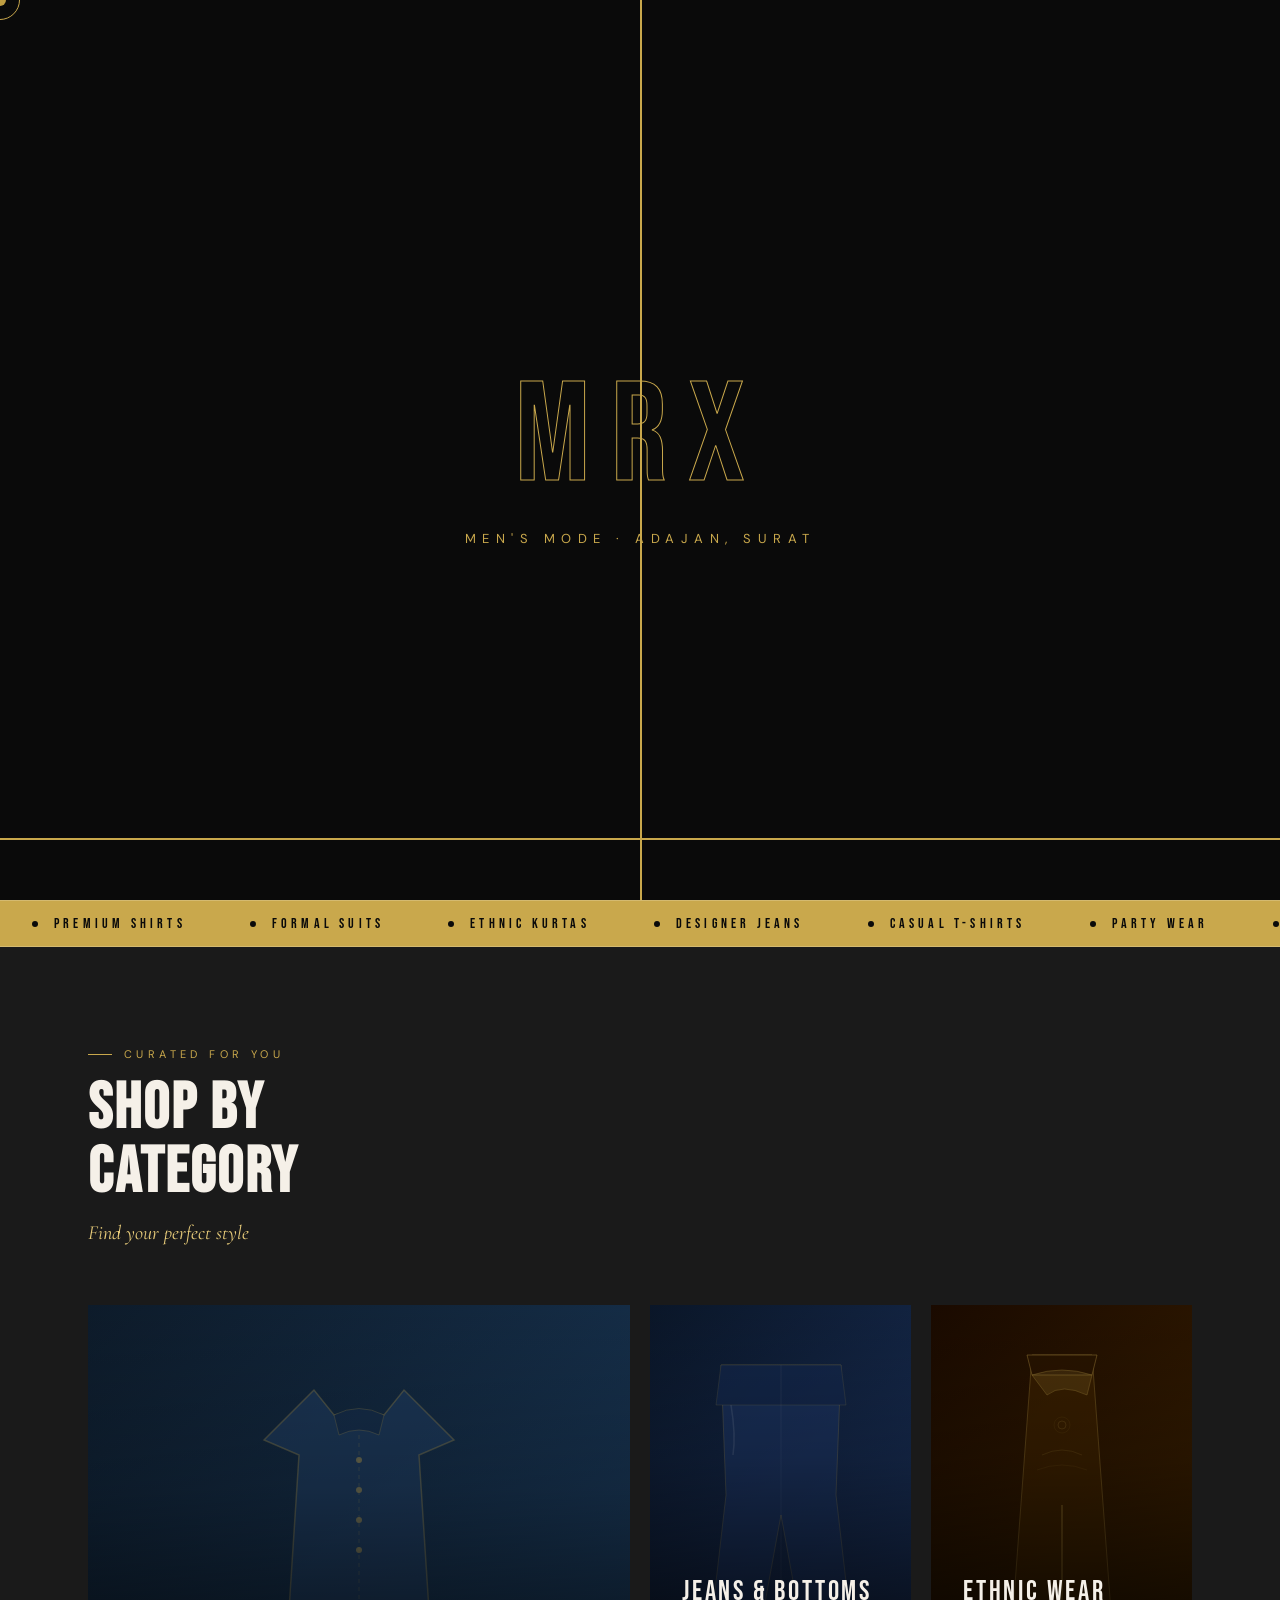
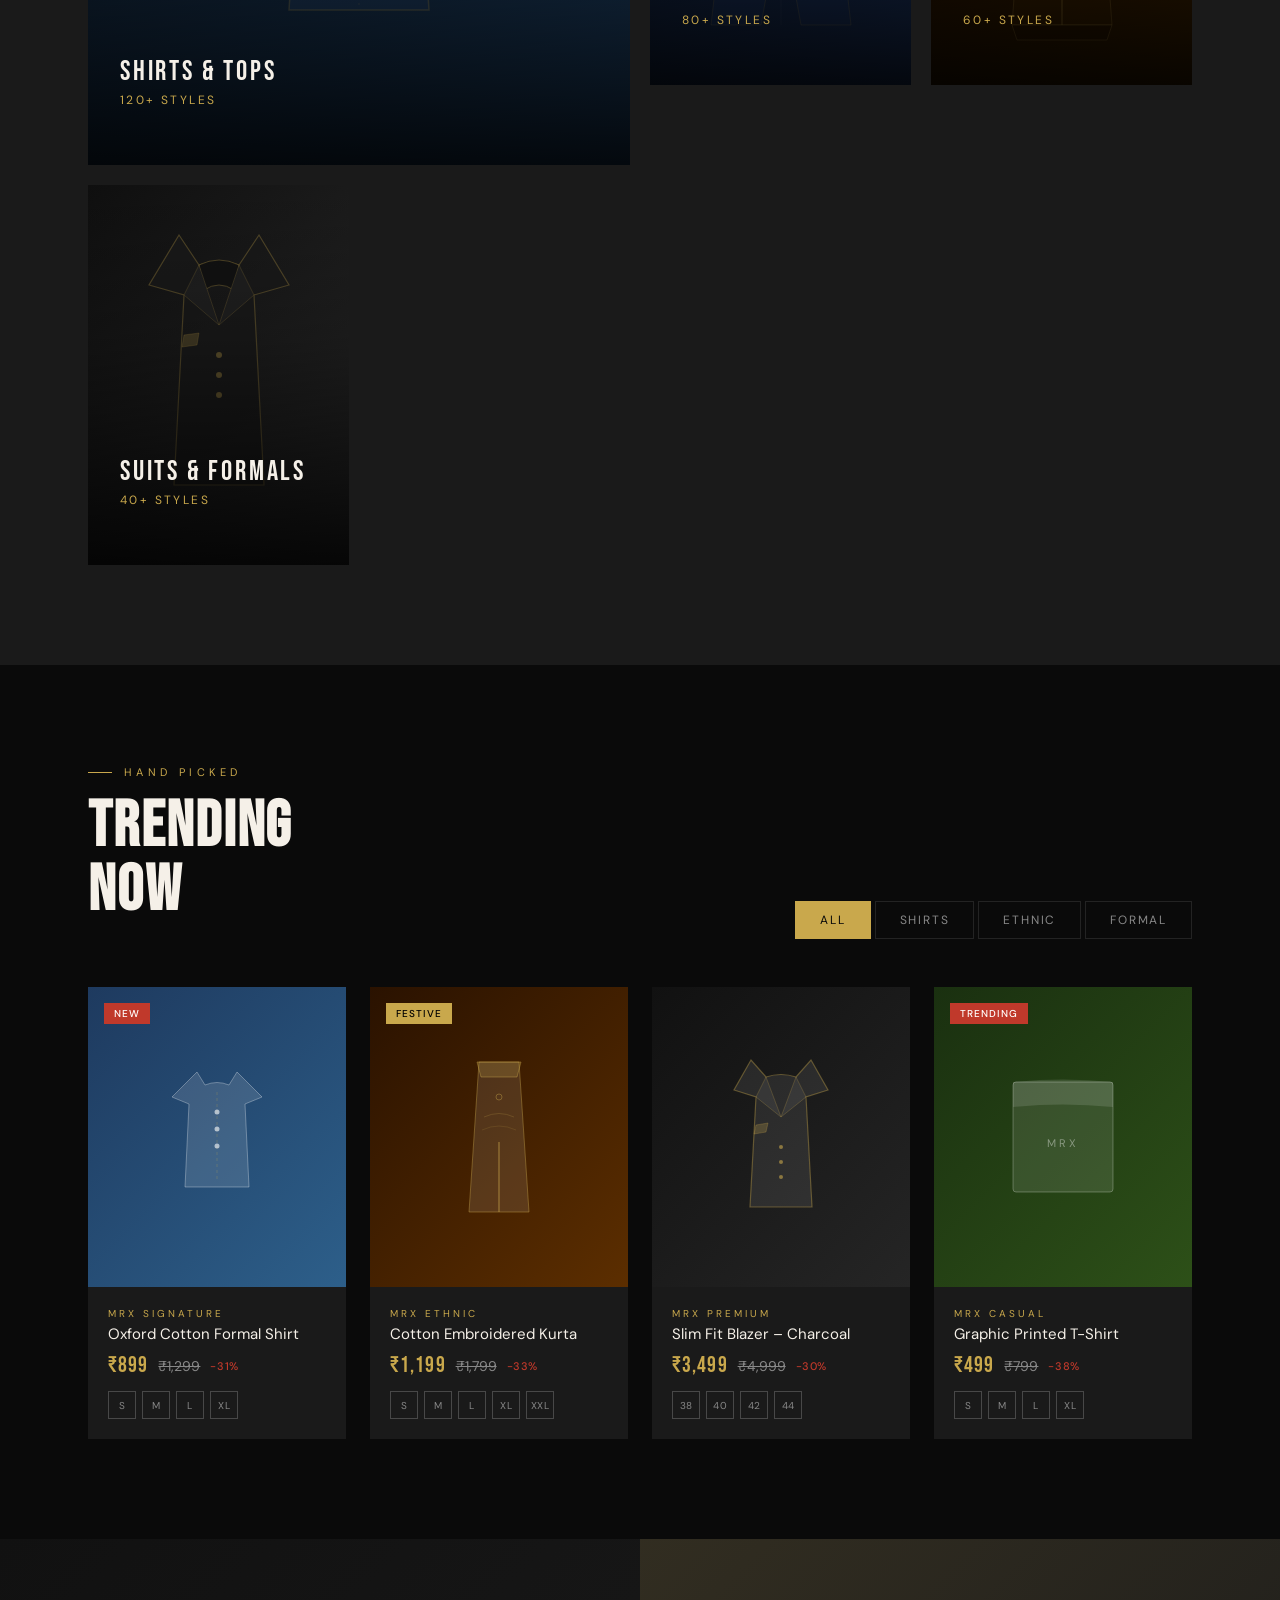
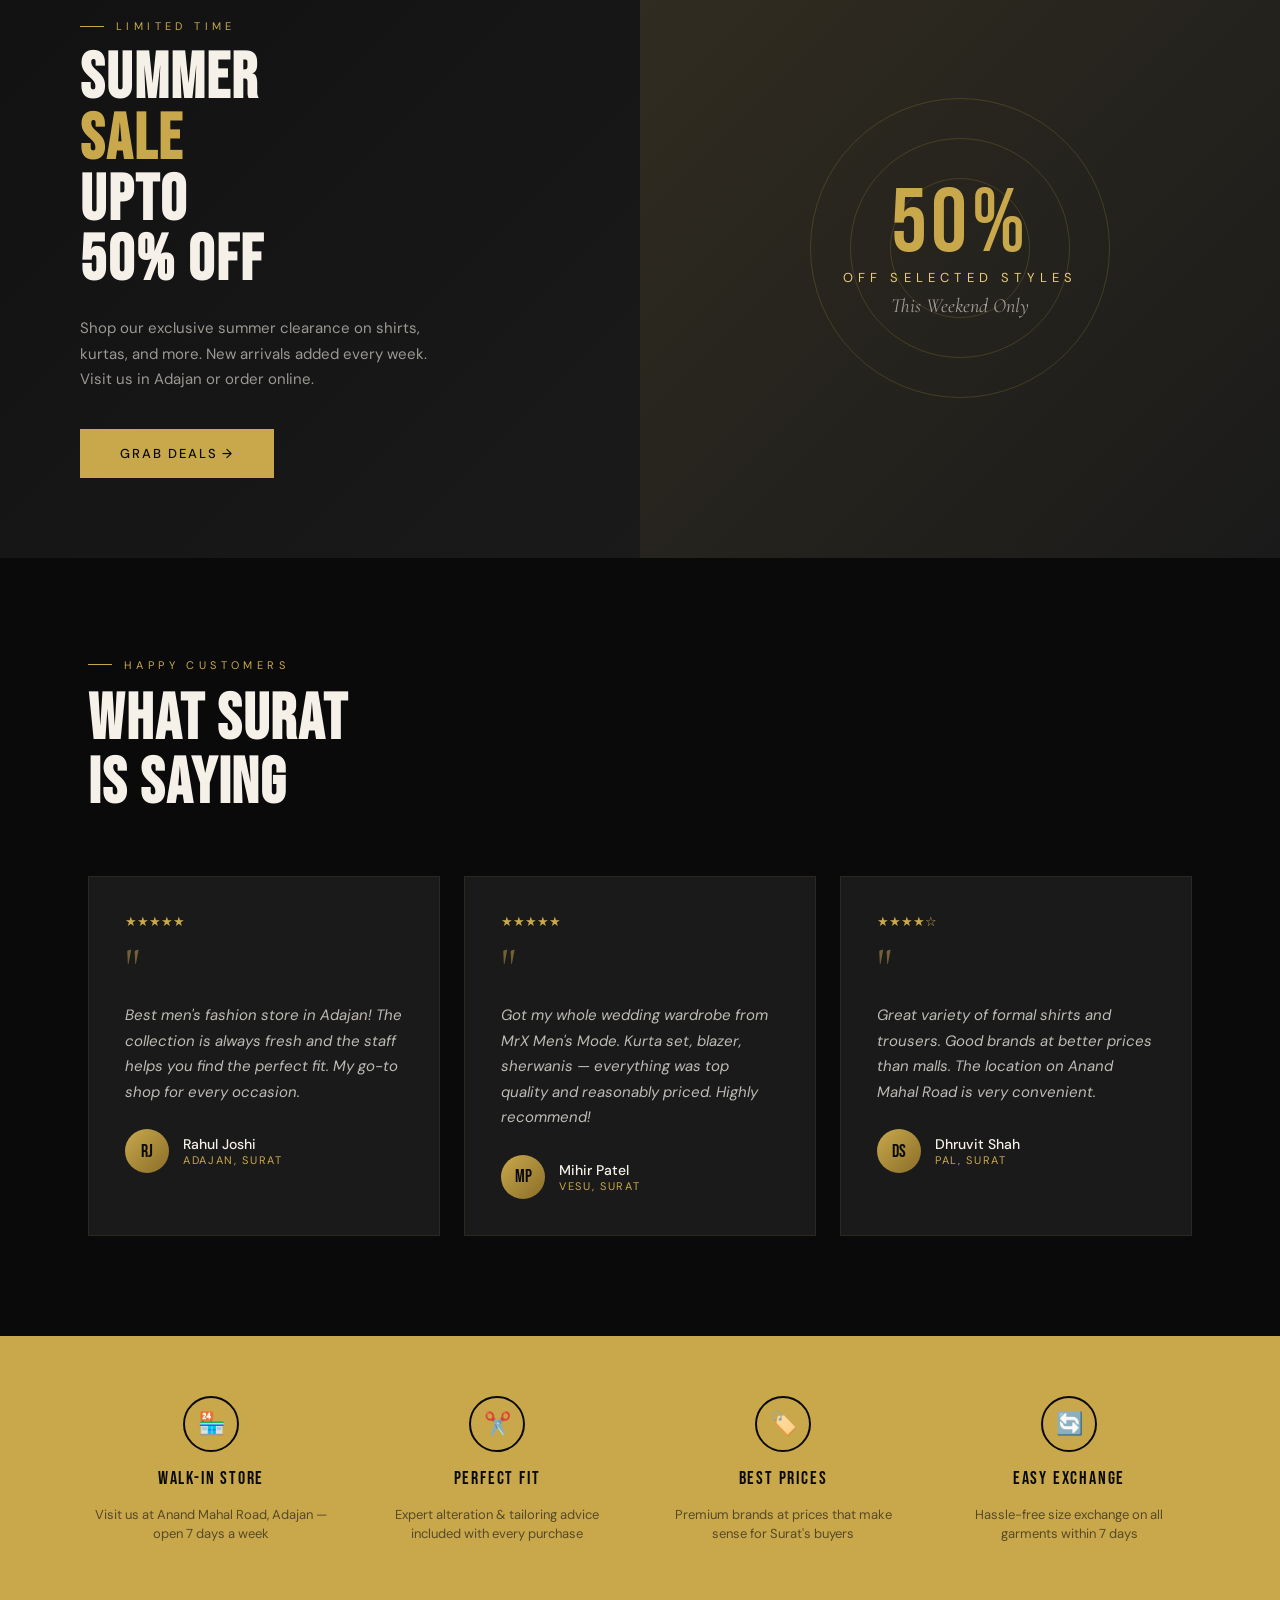
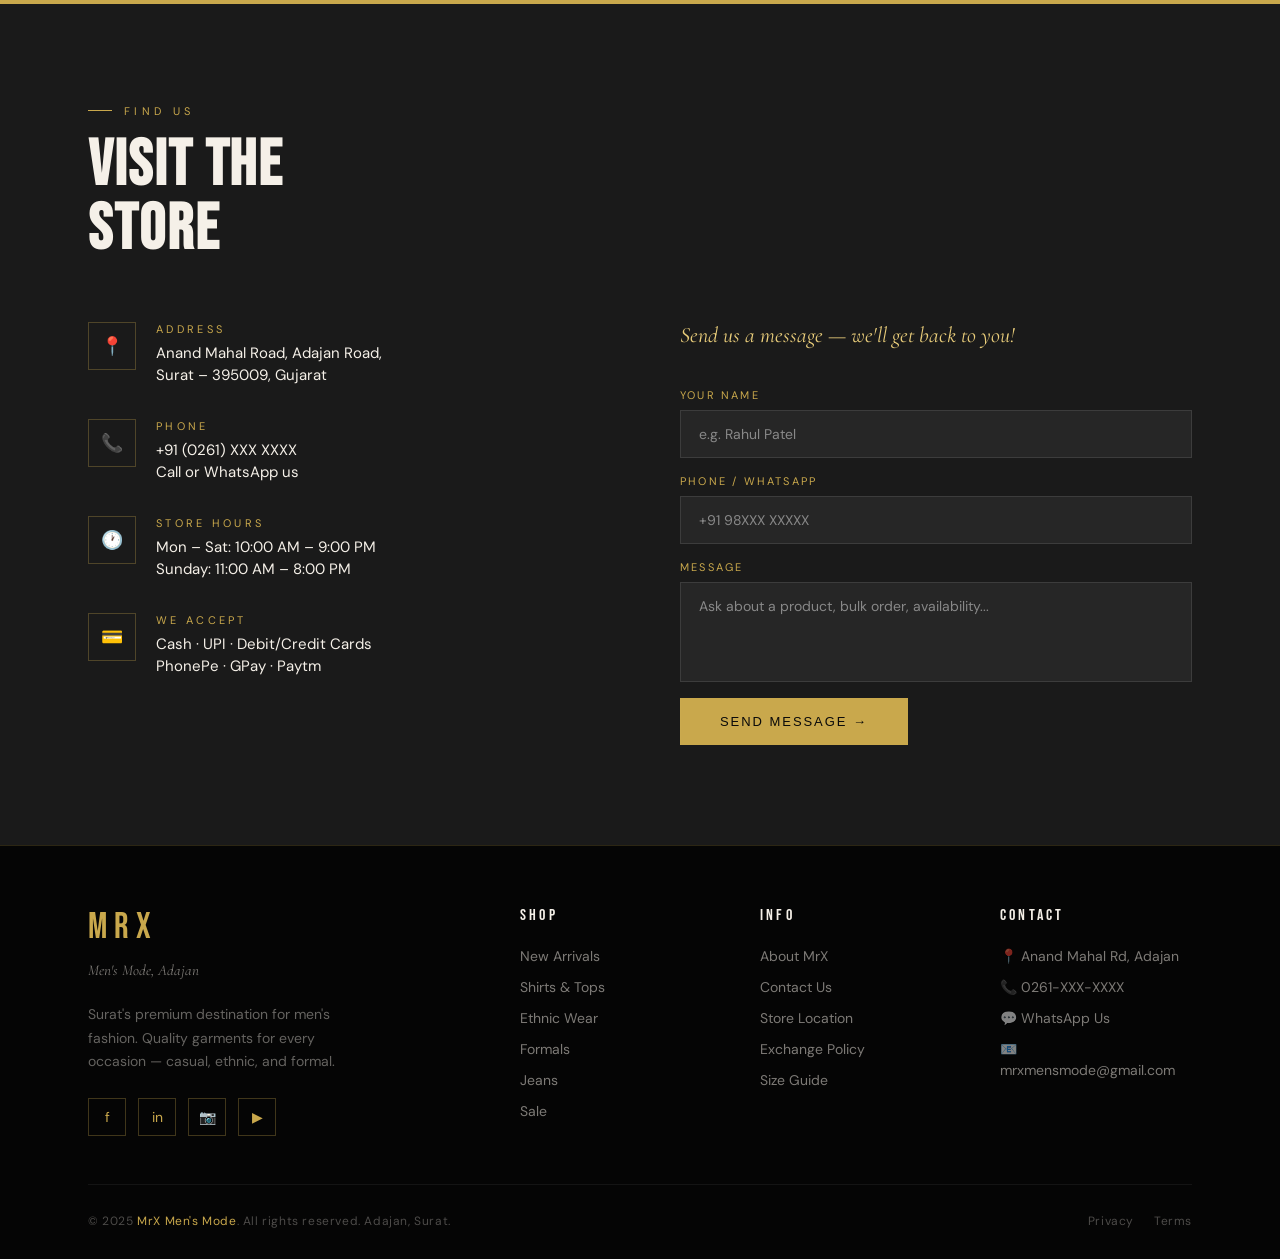
==== index.html @ c019ba32 "name changed to index.html" ====
<!DOCTYPE html>
<html lang="en">
<head>
<meta charset="UTF-8">
<meta name="viewport" content="width=device-width, initial-scale=1.0">
<title>MrX Men's Mode – Adajan, Surat</title>
<link rel="preconnect" href="https://fonts.googleapis.com">
<link rel="preconnect" href="https://fonts.gstatic.com" crossorigin>
<link href="https://fonts.googleapis.com/css2?family=Playfair+Display:wght@400;700;900&family=Bebas+Neue&family=DM+Sans:wght@300;400;500&family=Cormorant+Garamond:ital,wght@0,300;0,600;1,300&display=swap" rel="stylesheet">
<style>
  :root {
    --black: #0a0a0a;
    --white: #f5f0e8;
    --gold: #c9a84c;
    --gold-light: #e8cc7a;
    --red: #c0392b;
    --charcoal: #1a1a1a;
    --grey: #888;
    --cream: #f5f0e8;
  }

  *, *::before, *::after { margin: 0; padding: 0; box-sizing: border-box; }

  html { scroll-behavior: smooth; }

  body {
    background: var(--black);
    color: var(--white);
    font-family: 'DM Sans', sans-serif;
    overflow-x: hidden;
    cursor: none;
  }

  /* Custom cursor */
  .cursor {
    width: 12px; height: 12px;
    background: var(--gold);
    border-radius: 50%;
    position: fixed; top: 0; left: 0;
    pointer-events: none;
    z-index: 9999;
    transform: translate(-50%, -50%);
    transition: transform 0.1s, width 0.3s, height 0.3s, background 0.3s;
    mix-blend-mode: difference;
  }
  .cursor-ring {
    width: 40px; height: 40px;
    border: 1.5px solid var(--gold);
    border-radius: 50%;
    position: fixed; top: 0; left: 0;
    pointer-events: none;
    z-index: 9998;
    transform: translate(-50%, -50%);
    transition: transform 0.15s ease-out, width 0.3s, height 0.3s;
  }
  body:hover .cursor-ring { opacity: 1; }

  /* ============ LOADER ============ */
  #loader {
    position: fixed; inset: 0;
    background: var(--black);
    z-index: 9000;
    display: flex;
    flex-direction: column;
    align-items: center;
    justify-content: center;
    overflow: hidden;
  }
  .loader-line {
    position: absolute;
    width: 2px;
    background: var(--gold);
    animation: loaderLine 1.8s cubic-bezier(.77,0,.18,1) forwards;
    transform-origin: top;
  }
  @keyframes loaderLine {
    0% { height: 0; top: 50%; }
    50% { height: 50%; top: 0%; }
    100% { height: 100%; top: 0%; }
  }
  .loader-brand {
    font-family: 'Bebas Neue', sans-serif;
    font-size: clamp(60px, 12vw, 140px);
    letter-spacing: 0.15em;
    color: transparent;
    -webkit-text-stroke: 1px var(--gold);
    opacity: 0;
    animation: brandReveal 0.8s 1s ease forwards;
    position: relative; z-index: 2;
  }
  .loader-sub {
    font-family: 'DM Sans', sans-serif;
    font-size: 13px;
    letter-spacing: 0.5em;
    text-transform: uppercase;
    color: var(--gold);
    opacity: 0;
    animation: brandReveal 0.8s 1.4s ease forwards;
    margin-top: 8px;
    position: relative; z-index: 2;
  }
  .loader-progress {
    position: absolute;
    bottom: 60px;
    left: 0;
    height: 2px;
    background: var(--gold);
    animation: progress 2s ease forwards;
  }
  @keyframes progress { from { width: 0 } to { width: 100% } }
  @keyframes brandReveal {
    from { opacity: 0; transform: translateY(20px); }
    to { opacity: 1; transform: translateY(0); }
  }
  .loader-curtain {
    position: absolute;
    inset: 0;
    background: var(--black);
    transform-origin: top;
    transform: scaleY(1);
  }
  .loader-curtain.animate-out {
    animation: curtainOut 0.9s 2.5s cubic-bezier(.77,0,.18,1) forwards;
  }
  @keyframes curtainOut {
    to { transform: scaleY(0); }
  }

  /* ============ NAV ============ */
  nav {
    position: fixed; top: 0; left: 0; right: 0;
    z-index: 1000;
    padding: 24px 48px;
    display: flex;
    align-items: center;
    justify-content: space-between;
    mix-blend-mode: normal;
    opacity: 0;
    animation: fadeDown 0.8s 3s ease forwards;
  }
  @keyframes fadeDown {
    from { opacity: 0; transform: translateY(-20px); }
    to { opacity: 1; transform: translateY(0); }
  }
  .nav-blur {
    position: absolute; inset: 0;
    background: rgba(10,10,10,0.7);
    backdrop-filter: blur(12px);
    -webkit-backdrop-filter: blur(12px);
    border-bottom: 1px solid rgba(201,168,76,0.15);
    z-index: -1;
  }
  .nav-logo {
    font-family: 'Bebas Neue', sans-serif;
    font-size: 28px;
    letter-spacing: 0.2em;
    color: var(--gold);
    text-decoration: none;
  }
  .nav-logo span { color: var(--white); }
  .nav-links {
    display: flex; gap: 36px; list-style: none;
  }
  .nav-links a {
    color: var(--white);
    text-decoration: none;
    font-size: 13px;
    letter-spacing: 0.15em;
    text-transform: uppercase;
    position: relative;
    transition: color 0.3s;
  }
  .nav-links a::after {
    content: '';
    position: absolute;
    left: 0; bottom: -4px;
    width: 0; height: 1px;
    background: var(--gold);
    transition: width 0.3s;
  }
  .nav-links a:hover { color: var(--gold); }
  .nav-links a:hover::after { width: 100%; }
  .nav-actions { display: flex; gap: 20px; align-items: center; }
  .nav-cart {
    background: var(--gold);
    color: var(--black);
    border: none;
    padding: 10px 24px;
    font-family: 'DM Sans', sans-serif;
    font-size: 13px;
    font-weight: 500;
    letter-spacing: 0.1em;
    text-transform: uppercase;
    cursor: none;
    transition: background 0.3s, transform 0.2s;
  }
  .nav-cart:hover { background: var(--gold-light); transform: scale(1.02); }

  /* ============ HERO ============ */
  #hero {
    height: 100vh;
    display: grid;
    grid-template-columns: 1fr 1fr;
    position: relative;
    overflow: hidden;
    opacity: 0;
    animation: fadeIn 1s 3.1s ease forwards;
  }
  @keyframes fadeIn { to { opacity: 1; } }

  .hero-left {
    display: flex;
    flex-direction: column;
    justify-content: center;
    padding: 120px 80px 80px;
    position: relative; z-index: 2;
  }
  .hero-tag {
    font-size: 11px;
    letter-spacing: 0.4em;
    text-transform: uppercase;
    color: var(--gold);
    margin-bottom: 24px;
    display: flex; align-items: center; gap: 12px;
  }
  .hero-tag::before {
    content: '';
    display: inline-block;
    width: 30px; height: 1px;
    background: var(--gold);
  }
  .hero-title {
    font-family: 'Bebas Neue', sans-serif;
    font-size: clamp(70px, 8vw, 120px);
    line-height: 0.9;
    letter-spacing: 0.03em;
    color: var(--white);
    margin-bottom: 12px;
  }
  .hero-title .gold { color: var(--gold); }
  .hero-italic {
    font-family: 'Cormorant Garamond', serif;
    font-size: clamp(28px, 3.5vw, 52px);
    font-style: italic;
    font-weight: 300;
    color: var(--gold-light);
    margin-bottom: 36px;
  }
  .hero-desc {
    font-size: 15px;
    line-height: 1.7;
    color: rgba(245,240,232,0.65);
    max-width: 380px;
    margin-bottom: 48px;
  }
  .hero-ctas { display: flex; gap: 16px; align-items: center; }
  .btn-primary {
    background: var(--gold);
    color: var(--black);
    padding: 16px 40px;
    font-size: 13px;
    font-weight: 500;
    letter-spacing: 0.15em;
    text-transform: uppercase;
    text-decoration: none;
    border: none;
    cursor: none;
    transition: all 0.3s;
    display: inline-block;
    position: relative;
    overflow: hidden;
  }
  .btn-primary::before {
    content: '';
    position: absolute;
    inset: 0;
    background: var(--gold-light);
    transform: translateX(-100%);
    transition: transform 0.3s;
  }
  .btn-primary:hover::before { transform: translateX(0); }
  .btn-primary span { position: relative; z-index: 1; }
  .btn-secondary {
    color: var(--white);
    font-size: 13px;
    letter-spacing: 0.1em;
    text-transform: uppercase;
    text-decoration: none;
    display: flex; align-items: center; gap: 8px;
    transition: color 0.3s;
    cursor: none;
  }
  .btn-secondary:hover { color: var(--gold); }
  .btn-secondary svg { transition: transform 0.3s; }
  .btn-secondary:hover svg { transform: translateX(4px); }

  .hero-right {
    position: relative;
    overflow: hidden;
  }
  .hero-img-container {
    position: absolute; inset: 0;
    background: linear-gradient(135deg, #1a1a1a 0%, #0d0d0d 100%);
    display: flex; align-items: center; justify-content: center;
    overflow: hidden;
  }
  .hero-mannequin {
    width: 100%;
    height: 100%;
    object-fit: cover;
    opacity: 0;
    animation: heroImgReveal 1s 3.4s ease forwards;
  }
  @keyframes heroImgReveal {
    to { opacity: 1; }
  }
  /* Fashion illustration as CSS art */
  .fashion-art {
    width: 280px;
    height: 480px;
    position: relative;
    animation: floatArt 4s ease-in-out infinite;
  }
  @keyframes floatArt {
    0%, 100% { transform: translateY(0); }
    50% { transform: translateY(-12px); }
  }
  .fashion-figure {
    position: absolute; inset: 0;
    background:
      linear-gradient(to bottom, #2a2a2a 0%, #1a1a1a 100%);
    clip-path: polygon(30% 0%, 70% 0%, 85% 8%, 90% 20%, 85% 50%, 90% 100%, 10% 100%, 15% 50%, 10% 20%, 15% 8%);
  }
  .hero-overlay {
    position: absolute;
    inset: 0;
    background: linear-gradient(to right, var(--black) 0%, transparent 30%);
  }

  /* Animated clothing showcase */
  .clothing-showcase {
    width: 100%;
    height: 100%;
    display: flex;
    align-items: center;
    justify-content: center;
    position: relative;
  }
  .cloth-card {
    width: 200px;
    height: 280px;
    border-radius: 4px;
    position: absolute;
    overflow: hidden;
    box-shadow: 0 20px 60px rgba(0,0,0,0.5);
    animation: clothFloat 3s ease-in-out infinite;
  }
  .cloth-card:nth-child(2) {
    transform: translateX(80px) translateY(30px) rotate(5deg);
    animation-delay: 0.5s;
    opacity: 0.7;
  }
  .cloth-card:nth-child(3) {
    transform: translateX(-80px) translateY(20px) rotate(-4deg);
    animation-delay: 1s;
    opacity: 0.6;
  }
  @keyframes clothFloat {
    0%, 100% { transform: translateY(0) rotate(0deg); }
    50% { transform: translateY(-10px) rotate(1deg); }
  }
  .cloth-card:nth-child(2) {
    animation: clothFloat2 3s 0.5s ease-in-out infinite;
  }
  .cloth-card:nth-child(3) {
    animation: clothFloat3 3s 1s ease-in-out infinite;
  }
  @keyframes clothFloat2 {
    0%, 100% { transform: translateX(80px) translateY(30px) rotate(5deg); }
    50% { transform: translateX(80px) translateY(20px) rotate(5deg); }
  }
  @keyframes clothFloat3 {
    0%, 100% { transform: translateX(-80px) translateY(20px) rotate(-4deg); }
    50% { transform: translateX(-80px) translateY(10px) rotate(-4deg); }
  }

  .shirt-graphic {
    width: 100%;
    height: 100%;
    display: flex; align-items: center; justify-content: center;
    font-family: 'Bebas Neue', sans-serif;
    font-size: 18px;
    letter-spacing: 0.2em;
    color: rgba(255,255,255,0.9);
    text-align: center;
    flex-direction: column;
    gap: 8px;
  }
  .shirt-1 { background: linear-gradient(135deg, #1e3a5f, #2d5f8a); }
  .shirt-2 { background: linear-gradient(135deg, #2d1b0e, #6b3a1f); }
  .shirt-3 { background: linear-gradient(135deg, #1a1a1a, #333); }
  .shirt-tag {
    font-family: 'DM Sans', sans-serif;
    font-size: 11px;
    letter-spacing: 0.15em;
    color: var(--gold);
    display: block;
  }

  .hero-badge {
    position: absolute;
    bottom: 60px; right: 60px;
    width: 100px; height: 100px;
    border: 1px solid var(--gold);
    border-radius: 50%;
    display: flex; align-items: center; justify-content: center;
    flex-direction: column;
    text-align: center;
    animation: spin 15s linear infinite;
    z-index: 3;
  }
  @keyframes spin { to { transform: rotate(360deg); } }
  .hero-badge-inner {
    font-family: 'Bebas Neue', sans-serif;
    font-size: 13px;
    letter-spacing: 0.1em;
    color: var(--gold);
    animation: spin 15s linear infinite reverse;
    line-height: 1.3;
    text-align: center;
    padding: 8px;
  }

  .hero-stats {
    display: flex; gap: 40px;
    margin-top: 32px;
  }
  .stat-item { display: flex; flex-direction: column; }
  .stat-num {
    font-family: 'Bebas Neue', sans-serif;
    font-size: 32px;
    color: var(--gold);
    letter-spacing: 0.05em;
  }
  .stat-label {
    font-size: 11px;
    letter-spacing: 0.2em;
    text-transform: uppercase;
    color: var(--grey);
  }

  /* Scroll indicator */
  .scroll-hint {
    position: absolute;
    bottom: 40px;
    left: 50%;
    transform: translateX(-50%);
    display: flex;
    flex-direction: column;
    align-items: center;
    gap: 8px;
    z-index: 5;
    opacity: 0;
    animation: fadeIn 1s 4s forwards;
  }
  .scroll-hint span {
    font-size: 10px; letter-spacing: 0.3em; text-transform: uppercase; color: var(--grey);
  }
  .scroll-line {
    width: 1px; height: 50px;
    background: linear-gradient(to bottom, var(--gold), transparent);
    animation: scrollPulse 2s ease-in-out infinite;
  }
  @keyframes scrollPulse {
    0%, 100% { opacity: 1; transform: scaleY(1); }
    50% { opacity: 0.3; transform: scaleY(0.6); }
  }

  /* ============ MARQUEE ============ */
  .marquee-wrapper {
    overflow: hidden;
    background: var(--gold);
    padding: 14px 0;
    border-top: 1px solid rgba(255,255,255,0.2);
    border-bottom: 1px solid rgba(255,255,255,0.2);
  }
  .marquee-track {
    display: flex;
    gap: 0;
    animation: marqueeAnim 18s linear infinite;
    white-space: nowrap;
  }
  @keyframes marqueeAnim { to { transform: translateX(-50%); } }
  .marquee-item {
    font-family: 'Bebas Neue', sans-serif;
    font-size: 14px;
    letter-spacing: 0.3em;
    color: var(--black);
    padding: 0 32px;
    display: flex; align-items: center; gap: 16px;
  }
  .marquee-dot { width: 6px; height: 6px; background: var(--black); border-radius: 50%; }

  /* ============ SECTIONS ============ */
  section { padding: 100px 0; }
  .container { max-width: 1200px; margin: 0 auto; padding: 0 48px; }

  .section-tag {
    font-size: 11px;
    letter-spacing: 0.4em;
    text-transform: uppercase;
    color: var(--gold);
    margin-bottom: 16px;
    display: flex; align-items: center; gap: 12px;
  }
  .section-tag::before {
    content: '';
    width: 24px; height: 1px; background: var(--gold);
  }
  .section-title {
    font-family: 'Bebas Neue', sans-serif;
    font-size: clamp(42px, 5vw, 72px);
    letter-spacing: 0.03em;
    line-height: 1;
    margin-bottom: 16px;
  }
  .section-sub {
    font-family: 'Cormorant Garamond', serif;
    font-size: 20px;
    font-style: italic;
    color: var(--gold-light);
    margin-bottom: 48px;
  }

  /* ============ CATEGORIES ============ */
  #categories { background: var(--charcoal); }
  .categories-grid {
    display: grid;
    grid-template-columns: repeat(4, 1fr);
    gap: 20px;
    margin-top: 60px;
  }
  .cat-card {
    position: relative;
    overflow: hidden;
    cursor: none;
    height: 380px;
    background: var(--black);
    transition: transform 0.4s;
  }
  .cat-card:first-child {
    grid-column: span 2;
    height: 460px;
  }
  .cat-card:hover { transform: scale(0.98); }
  .cat-bg {
    position: absolute; inset: 0;
    display: flex; align-items: center; justify-content: center;
    transition: transform 0.6s;
  }
  .cat-card:hover .cat-bg { transform: scale(1.05); }
  .cat-overlay {
    position: absolute; inset: 0;
    background: linear-gradient(to top, rgba(0,0,0,0.85) 0%, rgba(0,0,0,0.2) 60%, transparent 100%);
    z-index: 1;
  }
  .cat-content {
    position: absolute;
    bottom: 0; left: 0; right: 0;
    padding: 32px;
    z-index: 2;
    transform: translateY(8px);
    transition: transform 0.4s;
  }
  .cat-card:hover .cat-content { transform: translateY(0); }
  .cat-name {
    font-family: 'Bebas Neue', sans-serif;
    font-size: 28px;
    letter-spacing: 0.1em;
    color: var(--white);
  }
  .cat-count {
    font-size: 12px;
    letter-spacing: 0.2em;
    color: var(--gold);
    text-transform: uppercase;
    margin-top: 4px;
  }
  .cat-arrow {
    display: inline-flex;
    align-items: center;
    gap: 8px;
    color: var(--gold);
    font-size: 12px;
    letter-spacing: 0.15em;
    text-transform: uppercase;
    margin-top: 16px;
    opacity: 0;
    transform: translateX(-10px);
    transition: all 0.3s 0.1s;
  }
  .cat-card:hover .cat-arrow { opacity: 1; transform: translateX(0); }

  /* Category illustrations */
  .cat-illus {
    width: 100%; height: 100%;
    display: flex; align-items: center; justify-content: center;
    position: relative; overflow: hidden;
  }
  .cat-illus-shirts { background: linear-gradient(135deg, #0d1b2a, #1a3a5c); }
  .cat-illus-jeans { background: linear-gradient(135deg, #0a1628, #1c3461); }
  .cat-illus-ethnic { background: linear-gradient(135deg, #1a0a00, #3d2200); }
  .cat-illus-suits { background: linear-gradient(135deg, #0f0f0f, #2a2a2a); }

  .illus-shape {
    position: absolute;
    border-radius: 2px;
    opacity: 0.3;
  }

  /* ============ PRODUCTS ============ */
  #products { background: var(--black); }
  .products-header {
    display: flex;
    justify-content: space-between;
    align-items: flex-end;
    margin-bottom: 48px;
  }
  .filter-tabs {
    display: flex; gap: 4px;
  }
  .filter-tab {
    padding: 10px 24px;
    font-size: 12px;
    letter-spacing: 0.15em;
    text-transform: uppercase;
    background: transparent;
    color: var(--grey);
    border: 1px solid rgba(255,255,255,0.1);
    cursor: none;
    transition: all 0.3s;
    font-family: 'DM Sans', sans-serif;
  }
  .filter-tab:hover, .filter-tab.active {
    background: var(--gold);
    color: var(--black);
    border-color: var(--gold);
  }
  .products-grid {
    display: grid;
    grid-template-columns: repeat(4, 1fr);
    gap: 24px;
  }
  .product-card {
    background: var(--charcoal);
    position: relative;
    overflow: hidden;
    cursor: none;
    transition: transform 0.4s;
  }
  .product-card:hover { transform: translateY(-6px); }
  .product-img {
    height: 300px;
    position: relative;
    overflow: hidden;
    display: flex; align-items: center; justify-content: center;
  }
  .product-img-bg {
    position: absolute; inset: 0;
    transition: transform 0.6s;
  }
  .product-card:hover .product-img-bg { transform: scale(1.06); }
  .product-tag-badge {
    position: absolute;
    top: 16px; left: 16px;
    background: var(--red);
    color: white;
    font-size: 10px;
    font-weight: 500;
    letter-spacing: 0.1em;
    text-transform: uppercase;
    padding: 4px 10px;
    z-index: 2;
  }
  .product-wishlist {
    position: absolute;
    top: 16px; right: 16px;
    width: 36px; height: 36px;
    border: 1px solid rgba(255,255,255,0.3);
    display: flex; align-items: center; justify-content: center;
    background: rgba(0,0,0,0.4);
    backdrop-filter: blur(4px);
    z-index: 2;
    opacity: 0;
    transition: opacity 0.3s;
    cursor: none;
  }
  .product-card:hover .product-wishlist { opacity: 1; }
  .product-wishlist:hover { background: var(--gold); border-color: var(--gold); }

  .product-quick {
    position: absolute;
    bottom: 0; left: 0; right: 0;
    background: var(--gold);
    color: var(--black);
    text-align: center;
    padding: 14px;
    font-size: 12px;
    font-weight: 500;
    letter-spacing: 0.2em;
    text-transform: uppercase;
    transform: translateY(100%);
    transition: transform 0.35s;
    cursor: none;
    z-index: 2;
  }
  .product-card:hover .product-quick { transform: translateY(0); }
  .product-info { padding: 20px; }
  .product-brand {
    font-size: 10px;
    letter-spacing: 0.3em;
    text-transform: uppercase;
    color: var(--gold);
    margin-bottom: 4px;
  }
  .product-name {
    font-size: 15px;
    font-weight: 400;
    color: var(--white);
    margin-bottom: 8px;
  }
  .product-price {
    display: flex; gap: 10px; align-items: center;
  }
  .price-current {
    font-family: 'Bebas Neue', sans-serif;
    font-size: 22px;
    color: var(--gold);
    letter-spacing: 0.05em;
  }
  .price-old {
    font-size: 14px;
    color: var(--grey);
    text-decoration: line-through;
  }
  .price-discount {
    font-size: 11px;
    color: var(--red);
    letter-spacing: 0.05em;
    font-weight: 500;
  }
  .product-sizes {
    display: flex; gap: 6px; margin-top: 12px;
  }
  .size-dot {
    width: 28px; height: 28px;
    border: 1px solid rgba(255,255,255,0.2);
    display: flex; align-items: center; justify-content: center;
    font-size: 10px;
    letter-spacing: 0.05em;
    color: var(--grey);
    transition: all 0.2s;
    cursor: none;
  }
  .size-dot:hover { border-color: var(--gold); color: var(--gold); }

  /* ============ BANNER ============ */
  #banner {
    background: var(--charcoal);
    padding: 0;
    overflow: hidden;
  }
  .banner-inner {
    display: grid;
    grid-template-columns: 1fr 1fr;
    min-height: 500px;
  }
  .banner-content {
    padding: 80px;
    display: flex;
    flex-direction: column;
    justify-content: center;
    background: linear-gradient(135deg, #111 0%, #1a1a1a 100%);
  }
  .banner-title {
    font-family: 'Bebas Neue', sans-serif;
    font-size: clamp(50px, 5vw, 80px);
    line-height: 0.95;
    letter-spacing: 0.03em;
    margin-bottom: 24px;
  }
  .banner-title em {
    font-style: normal;
    color: var(--gold);
    display: block;
  }
  .banner-desc {
    font-size: 15px;
    line-height: 1.7;
    color: rgba(245,240,232,0.6);
    max-width: 360px;
    margin-bottom: 36px;
  }
  .banner-visual {
    background: linear-gradient(135deg, #c9a84c22, #1a1a1a);
    display: flex;
    align-items: center;
    justify-content: center;
    position: relative;
    overflow: hidden;
  }
  .banner-circle {
    position: absolute;
    border-radius: 50%;
    border: 1px solid rgba(201,168,76,0.2);
    animation: pulseLarge 4s ease-in-out infinite;
  }
  @keyframes pulseLarge {
    0%, 100% { transform: scale(1); opacity: 0.5; }
    50% { transform: scale(1.08); opacity: 1; }
  }

  /* ============ TESTIMONIALS ============ */
  #testimonials { background: var(--black); }
  .testimonials-grid {
    display: grid;
    grid-template-columns: repeat(3, 1fr);
    gap: 24px;
    margin-top: 60px;
  }
  .testimonial-card {
    background: var(--charcoal);
    padding: 36px;
    position: relative;
    border: 1px solid rgba(201,168,76,0.1);
    transition: border-color 0.3s;
  }
  .testimonial-card:hover { border-color: rgba(201,168,76,0.4); }
  .testimonial-quote {
    font-family: 'Cormorant Garamond', serif;
    font-size: 52px;
    color: var(--gold);
    line-height: 0.8;
    margin-bottom: 16px;
    opacity: 0.5;
  }
  .testimonial-text {
    font-size: 15px;
    line-height: 1.7;
    color: rgba(245,240,232,0.75);
    margin-bottom: 24px;
    font-style: italic;
  }
  .testimonial-author {
    display: flex; align-items: center; gap: 14px;
  }
  .author-avatar {
    width: 44px; height: 44px;
    border-radius: 50%;
    background: linear-gradient(135deg, var(--gold), #8a6e28);
    display: flex; align-items: center; justify-content: center;
    font-family: 'Bebas Neue', sans-serif;
    font-size: 18px;
    color: var(--black);
  }
  .author-name {
    font-size: 14px;
    font-weight: 500;
    color: var(--white);
  }
  .author-loc {
    font-size: 11px;
    letter-spacing: 0.15em;
    color: var(--gold);
    text-transform: uppercase;
  }
  .stars { color: var(--gold); font-size: 13px; margin-bottom: 16px; }

  /* ============ INFO STRIP ============ */
  #features { background: var(--gold); padding: 60px 0; }
  .features-grid {
    display: grid;
    grid-template-columns: repeat(4, 1fr);
    gap: 40px;
  }
  .feature-item {
    display: flex;
    flex-direction: column;
    align-items: center;
    text-align: center;
    gap: 16px;
    color: var(--black);
  }
  .feature-icon {
    width: 56px; height: 56px;
    border: 2px solid var(--black);
    border-radius: 50%;
    display: flex; align-items: center; justify-content: center;
    font-size: 22px;
  }
  .feature-title {
    font-family: 'Bebas Neue', sans-serif;
    font-size: 18px;
    letter-spacing: 0.1em;
    color: var(--black);
  }
  .feature-desc {
    font-size: 13px;
    color: rgba(10,10,10,0.6);
    line-height: 1.5;
  }

  /* ============ CONTACT ============ */
  #contact { background: var(--charcoal); }
  .contact-grid {
    display: grid;
    grid-template-columns: 1fr 1fr;
    gap: 80px;
    margin-top: 60px;
  }
  .contact-info { display: flex; flex-direction: column; gap: 32px; }
  .contact-item {
    display: flex; gap: 20px; align-items: flex-start;
  }
  .contact-icon {
    width: 48px; height: 48px;
    border: 1px solid rgba(201,168,76,0.3);
    display: flex; align-items: center; justify-content: center;
    font-size: 18px;
    flex-shrink: 0;
    color: var(--gold);
  }
  .contact-label {
    font-size: 11px;
    letter-spacing: 0.3em;
    text-transform: uppercase;
    color: var(--gold);
    margin-bottom: 6px;
  }
  .contact-value {
    font-size: 15px;
    color: var(--white);
    line-height: 1.5;
  }
  .contact-form { display: flex; flex-direction: column; gap: 16px; }
  .form-group { display: flex; flex-direction: column; gap: 8px; }
  .form-label {
    font-size: 11px;
    letter-spacing: 0.2em;
    text-transform: uppercase;
    color: var(--gold);
  }
  .form-input, .form-textarea {
    background: rgba(255,255,255,0.05);
    border: 1px solid rgba(255,255,255,0.1);
    padding: 14px 18px;
    color: var(--white);
    font-family: 'DM Sans', sans-serif;
    font-size: 14px;
    outline: none;
    transition: border-color 0.3s;
    width: 100%;
  }
  .form-input:focus, .form-textarea:focus {
    border-color: var(--gold);
  }
  .form-textarea { resize: none; height: 100px; }
  .form-input::placeholder, .form-textarea::placeholder { color: var(--grey); }

  /* ============ FOOTER ============ */
  footer {
    background: #050505;
    border-top: 1px solid rgba(201,168,76,0.2);
    padding: 60px 0 30px;
  }
  .footer-grid {
    display: grid;
    grid-template-columns: 2fr 1fr 1fr 1fr;
    gap: 48px;
    margin-bottom: 48px;
  }
  .footer-brand-name {
    font-family: 'Bebas Neue', sans-serif;
    font-size: 36px;
    letter-spacing: 0.2em;
    color: var(--gold);
    margin-bottom: 12px;
  }
  .footer-brand-tagline {
    font-family: 'Cormorant Garamond', serif;
    font-style: italic;
    font-size: 15px;
    color: rgba(245,240,232,0.5);
    margin-bottom: 24px;
  }
  .footer-social { display: flex; gap: 12px; }
  .social-link {
    width: 38px; height: 38px;
    border: 1px solid rgba(201,168,76,0.3);
    display: flex; align-items: center; justify-content: center;
    color: var(--gold);
    text-decoration: none;
    font-size: 14px;
    transition: all 0.3s;
    cursor: none;
  }
  .social-link:hover { background: var(--gold); color: var(--black); }
  .footer-heading {
    font-family: 'Bebas Neue', sans-serif;
    font-size: 16px;
    letter-spacing: 0.2em;
    color: var(--white);
    margin-bottom: 20px;
  }
  .footer-links { list-style: none; display: flex; flex-direction: column; gap: 10px; }
  .footer-links a {
    color: rgba(245,240,232,0.5);
    text-decoration: none;
    font-size: 14px;
    transition: color 0.3s;
    cursor: none;
  }
  .footer-links a:hover { color: var(--gold); }
  .footer-bottom {
    border-top: 1px solid rgba(255,255,255,0.06);
    padding-top: 28px;
    display: flex;
    justify-content: space-between;
    align-items: center;
  }
  .footer-copy {
    font-size: 12px;
    color: rgba(245,240,232,0.3);
    letter-spacing: 0.05em;
  }
  .footer-copy span { color: var(--gold); }

  /* ============ SCROLL ANIMATIONS ============ */
  .reveal {
    opacity: 0;
    transform: translateY(40px);
    transition: opacity 0.7s ease, transform 0.7s ease;
  }
  .reveal.visible {
    opacity: 1;
    transform: translateY(0);
  }
  .reveal-left {
    opacity: 0;
    transform: translateX(-40px);
    transition: opacity 0.7s ease, transform 0.7s ease;
  }
  .reveal-left.visible { opacity: 1; transform: translateX(0); }
  .reveal-right {
    opacity: 0;
    transform: translateX(40px);
    transition: opacity 0.7s ease, transform 0.7s ease;
  }
  .reveal-right.visible { opacity: 1; transform: translateX(0); }
  .delay-1 { transition-delay: 0.1s; }
  .delay-2 { transition-delay: 0.2s; }
  .delay-3 { transition-delay: 0.3s; }
  .delay-4 { transition-delay: 0.4s; }
  .delay-5 { transition-delay: 0.5s; }

  @media (max-width: 900px) {
    #hero { grid-template-columns: 1fr; }
    .hero-right { display: none; }
    .hero-left { padding: 140px 36px 80px; }
    nav { padding: 20px 24px; }
    .nav-links { display: none; }
    .categories-grid { grid-template-columns: 1fr 1fr; }
    .cat-card:first-child { grid-column: span 2; }
    .products-grid { grid-template-columns: 1fr 1fr; }
    .testimonials-grid { grid-template-columns: 1fr; }
    .features-grid { grid-template-columns: 1fr 1fr; }
    .contact-grid { grid-template-columns: 1fr; }
    .footer-grid { grid-template-columns: 1fr 1fr; }
    .banner-inner { grid-template-columns: 1fr; }
    .container { padding: 0 24px; }
  }
</style>
</head>
<body>

<!-- Custom Cursor -->
<div class="cursor" id="cursor"></div>
<div class="cursor-ring" id="cursorRing"></div>

<!-- LOADER -->
<div id="loader">
  <div class="loader-curtain" id="loaderCurtain"></div>
  <div class="loader-line" style="left:50%"></div>
  <div class="loader-brand">MrX</div>
  <div class="loader-sub">Men's Mode · Adajan, Surat</div>
  <div class="loader-progress"></div>
</div>

<!-- NAV -->
<nav>
  <div class="nav-blur"></div>
  <a href="#" class="nav-logo">MrX <span>Men's</span></a>
  <ul class="nav-links">
    <li><a href="#categories">Collections</a></li>
    <li><a href="#products">Shop</a></li>
    <li><a href="#testimonials">Reviews</a></li>
    <li><a href="#contact">Contact</a></li>
  </ul>
  <div class="nav-actions">
    <button class="nav-cart">🛍 Cart (0)</button>
  </div>
</nav>

<!-- HERO -->
<section id="hero">
  <div class="hero-left">
    <div class="hero-tag">New Collection 2025</div>
    <h1 class="hero-title">
      DRESS<br>
      <span class="gold">YOUR</span><br>
      BEST
    </h1>
    <div class="hero-italic">Mode. Style. Confidence.</div>
    <p class="hero-desc">
      Surat's finest men's fashion destination. From premium shirts and ethnic kurtas to sharp formals — curated for the modern Gujarati man.
    </p>
    <div class="hero-ctas">
      <a href="#products" class="btn-primary"><span>Shop Now</span></a>
      <a href="#categories" class="btn-secondary">
        View Collections
        <svg width="16" height="10" viewBox="0 0 16 10" fill="none">
          <path d="M0 5H14M10 1L14 5L10 9" stroke="currentColor" stroke-width="1.5"/>
        </svg>
      </a>
    </div>
    <div class="hero-stats">
      <div class="stat-item">
        <span class="stat-num">500+</span>
        <span class="stat-label">Styles</span>
      </div>
      <div class="stat-item">
        <span class="stat-num">12+</span>
        <span class="stat-label">Brands</span>
      </div>
      <div class="stat-item">
        <span class="stat-num">4.8★</span>
        <span class="stat-label">Rating</span>
      </div>
    </div>
  </div>
  <div class="hero-right">
    <div class="hero-img-container">
      <div class="clothing-showcase">
        <!-- Shirt Card 1 - Main -->
        <div class="cloth-card" style="position:relative; transform:none; opacity:1; z-index:3;">
          <div class="shirt-graphic shirt-1">
            <svg width="100" height="120" viewBox="0 0 100 120" fill="none">
              <path d="M30 10 L10 30 L25 35 L20 80 L80 80 L75 35 L90 30 L70 10 L60 20 Q50 15 40 20 Z" fill="rgba(255,255,255,0.15)" stroke="rgba(255,255,255,0.3)" stroke-width="1"/>
              <rect x="40" y="10" width="20" height="20" rx="10" fill="rgba(255,255,255,0.05)" stroke="rgba(255,255,255,0.2)" stroke-width="1"/>
              <line x1="50" y1="30" x2="50" y2="75" stroke="rgba(201,168,76,0.5)" stroke-width="0.5"/>
            </svg>
            <span class="shirt-tag">PREMIUM SHIRT</span>
            MrX Collection
          </div>
        </div>
        <!-- Shirt Card 2 -->
        <div class="cloth-card" style="z-index:2;">
          <div class="shirt-graphic shirt-2">
            <svg width="80" height="100" viewBox="0 0 80 100" fill="none">
              <rect x="10" y="5" width="60" height="90" rx="2" fill="rgba(255,255,255,0.1)" stroke="rgba(255,255,255,0.2)" stroke-width="1"/>
              <rect x="10" y="5" width="60" height="12" fill="rgba(255,255,255,0.15)"/>
              <line x1="15" y1="25" x2="65" y2="25" stroke="rgba(255,255,255,0.1)" stroke-width="0.5"/>
              <line x1="15" y1="35" x2="65" y2="35" stroke="rgba(255,255,255,0.1)" stroke-width="0.5"/>
            </svg>
            <span class="shirt-tag">KURTA</span>
          </div>
        </div>
        <!-- Card 3 -->
        <div class="cloth-card" style="z-index:1;">
          <div class="shirt-graphic shirt-3">
            <svg width="80" height="100" viewBox="0 0 80 100" fill="none">
              <path d="M15 10 L15 90 L65 90 L65 10 Z" fill="rgba(255,255,255,0.08)" stroke="rgba(255,255,255,0.15)" stroke-width="1"/>
              <path d="M15 10 Q40 5 65 10" stroke="rgba(201,168,76,0.4)" stroke-width="1" fill="none"/>
              <rect x="28" y="88" width="24" height="6" fill="rgba(255,255,255,0.1)"/>
            </svg>
            <span class="shirt-tag">TROUSERS</span>
          </div>
        </div>
      </div>
      <div class="hero-overlay"></div>
    </div>
    <div class="hero-badge">
      <div class="hero-badge-inner">NEW<br>2025<br>★</div>
    </div>
  </div>
  <div class="scroll-hint">
    <span>Scroll</span>
    <div class="scroll-line"></div>
  </div>
</section>

<!-- MARQUEE -->
<div class="marquee-wrapper">
  <div class="marquee-track" id="marquee">
    <div class="marquee-item"><span class="marquee-dot"></span> Premium Shirts</div>
    <div class="marquee-item"><span class="marquee-dot"></span> Formal Suits</div>
    <div class="marquee-item"><span class="marquee-dot"></span> Ethnic Kurtas</div>
    <div class="marquee-item"><span class="marquee-dot"></span> Designer Jeans</div>
    <div class="marquee-item"><span class="marquee-dot"></span> Casual T-Shirts</div>
    <div class="marquee-item"><span class="marquee-dot"></span> Party Wear</div>
    <div class="marquee-item"><span class="marquee-dot"></span> Winter Collection</div>
    <div class="marquee-item"><span class="marquee-dot"></span> Accessories</div>
    <div class="marquee-item"><span class="marquee-dot"></span> Premium Shirts</div>
    <div class="marquee-item"><span class="marquee-dot"></span> Formal Suits</div>
    <div class="marquee-item"><span class="marquee-dot"></span> Ethnic Kurtas</div>
    <div class="marquee-item"><span class="marquee-dot"></span> Designer Jeans</div>
    <div class="marquee-item"><span class="marquee-dot"></span> Casual T-Shirts</div>
    <div class="marquee-item"><span class="marquee-dot"></span> Party Wear</div>
    <div class="marquee-item"><span class="marquee-dot"></span> Winter Collection</div>
    <div class="marquee-item"><span class="marquee-dot"></span> Accessories</div>
  </div>
</div>

<!-- CATEGORIES -->
<section id="categories">
  <div class="container">
    <div class="section-tag reveal">Curated For You</div>
    <h2 class="section-title reveal">SHOP BY<br>CATEGORY</h2>
    <div class="section-sub reveal">Find your perfect style</div>

    <div class="categories-grid">
      <!-- Featured: Shirts -->
      <div class="cat-card reveal">
        <div class="cat-bg">
          <div class="cat-illus cat-illus-shirts">
            <!-- Animated shirt illustration -->
            <svg width="250" height="350" viewBox="0 0 250 350" fill="none" opacity="0.7">
              <path d="M80 30 L30 80 L65 95 L55 250 L195 250 L185 95 L220 80 L170 30 L150 55 Q125 48 100 55 Z" fill="#1e3a5c" stroke="rgba(201,168,76,0.4)" stroke-width="1.5"/>
              <path d="M100 55 Q125 42 150 55 L145 75 Q125 65 105 75 Z" fill="#152d4a" stroke="rgba(201,168,76,0.3)" stroke-width="1"/>
              <line x1="125" y1="75" x2="125" y2="245" stroke="rgba(201,168,76,0.3)" stroke-width="0.8" stroke-dasharray="4 4"/>
              <circle cx="125" cy="100" r="3" fill="rgba(201,168,76,0.6)"/>
              <circle cx="125" cy="130" r="3" fill="rgba(201,168,76,0.6)"/>
              <circle cx="125" cy="160" r="3" fill="rgba(201,168,76,0.6)"/>
              <circle cx="125" cy="190" r="3" fill="rgba(201,168,76,0.6)"/>
            </svg>
          </div>
        </div>
        <div class="cat-overlay"></div>
        <div class="cat-content">
          <div class="cat-name">SHIRTS & TOPS</div>
          <div class="cat-count">120+ Styles</div>
          <div class="cat-arrow">Shop Now →</div>
        </div>
      </div>

      <!-- Jeans -->
      <div class="cat-card reveal delay-1">
        <div class="cat-bg">
          <div class="cat-illus cat-illus-jeans">
            <svg width="160" height="280" viewBox="0 0 160 280" fill="none" opacity="0.7">
              <path d="M20 10 L25 140 L10 270 L60 270 L80 160 L100 270 L150 270 L135 140 L140 10 Z" fill="#1c3461" stroke="rgba(201,168,76,0.3)" stroke-width="1"/>
              <path d="M20 10 L140 10 L145 50 L15 50 Z" fill="#14284d" stroke="rgba(201,168,76,0.2)" stroke-width="1"/>
              <line x1="80" y1="10" x2="80" y2="270" stroke="rgba(255,255,255,0.08)" stroke-width="1"/>
              <path d="M30 50 Q35 80 32 100" stroke="rgba(255,255,255,0.15)" stroke-width="1.5" fill="none"/>
            </svg>
          </div>
        </div>
        <div class="cat-overlay"></div>
        <div class="cat-content">
          <div class="cat-name">JEANS & BOTTOMS</div>
          <div class="cat-count">80+ Styles</div>
          <div class="cat-arrow">Shop Now →</div>
        </div>
      </div>

      <!-- Ethnic -->
      <div class="cat-card reveal delay-2">
        <div class="cat-bg">
          <div class="cat-illus cat-illus-ethnic">
            <svg width="180" height="300" viewBox="0 0 180 300" fill="none" opacity="0.7">
              <path d="M60 10 L40 280 L90 280 L90 160 L90 280 L140 280 L120 10 Z" fill="#3d2200" stroke="rgba(201,168,76,0.4)" stroke-width="1"/>
              <path d="M55 10 L125 10 L120 30 L60 30 Z" fill="#2a1500" stroke="rgba(201,168,76,0.5)" stroke-width="1"/>
              <path d="M40 280 L140 280 L135 295 L45 295 Z" fill="#2a1500" stroke="rgba(201,168,76,0.4)" stroke-width="1"/>
              <path d="M60 30 Q90 20 120 30 L115 50 Q90 38 75 50 Z" fill="rgba(201,168,76,0.2)" stroke="rgba(201,168,76,0.5)" stroke-width="0.8"/>
              <!-- Pattern details -->
              <circle cx="90" cy="80" r="4" fill="none" stroke="rgba(201,168,76,0.3)" stroke-width="0.8"/>
              <circle cx="90" cy="80" r="8" fill="none" stroke="rgba(201,168,76,0.2)" stroke-width="0.5"/>
              <path d="M70 110 Q90 100 110 110" stroke="rgba(201,168,76,0.25)" stroke-width="0.8" fill="none"/>
              <path d="M65 125 Q90 115 115 125" stroke="rgba(201,168,76,0.2)" stroke-width="0.6" fill="none"/>
            </svg>
          </div>
        </div>
        <div class="cat-overlay"></div>
        <div class="cat-content">
          <div class="cat-name">ETHNIC WEAR</div>
          <div class="cat-count">60+ Styles</div>
          <div class="cat-arrow">Shop Now →</div>
        </div>
      </div>

      <!-- Suits -->
      <div class="cat-card reveal delay-3">
        <div class="cat-bg">
          <div class="cat-illus cat-illus-suits">
            <svg width="200" height="300" viewBox="0 0 200 300" fill="none" opacity="0.8">
              <path d="M60 10 L30 60 L65 70 L55 260 L145 260 L135 70 L170 60 L140 10 L120 40 Q100 32 80 40 Z" fill="#1a1a1a" stroke="rgba(201,168,76,0.4)" stroke-width="1.2"/>
              <path d="M80 40 Q100 30 120 40 L115 65 Q100 55 85 65 Z" fill="#111" stroke="rgba(201,168,76,0.4)" stroke-width="1"/>
              <!-- Lapels -->
              <path d="M80 40 L65 70 L100 100 Z" fill="#222" stroke="rgba(201,168,76,0.3)" stroke-width="0.8"/>
              <path d="M120 40 L135 70 L100 100 Z" fill="#222" stroke="rgba(201,168,76,0.3)" stroke-width="0.8"/>
              <!-- Pocket square -->
              <path d="M65 110 L80 108 L78 120 L63 122 Z" fill="rgba(201,168,76,0.3)" stroke="rgba(201,168,76,0.5)" stroke-width="0.5"/>
              <!-- Buttons -->
              <circle cx="100" cy="130" r="3" fill="rgba(201,168,76,0.5)"/>
              <circle cx="100" cy="150" r="3" fill="rgba(201,168,76,0.5)"/>
              <circle cx="100" cy="170" r="3" fill="rgba(201,168,76,0.5)"/>
            </svg>
          </div>
        </div>
        <div class="cat-overlay"></div>
        <div class="cat-content">
          <div class="cat-name">SUITS & FORMALS</div>
          <div class="cat-count">40+ Styles</div>
          <div class="cat-arrow">Shop Now →</div>
        </div>
      </div>
    </div>
  </div>
</section>

<!-- PRODUCTS -->
<section id="products">
  <div class="container">
    <div class="products-header">
      <div>
        <div class="section-tag reveal">Hand Picked</div>
        <h2 class="section-title reveal">TRENDING<br>NOW</h2>
      </div>
      <div class="filter-tabs reveal">
        <button class="filter-tab active" onclick="filterProducts(this, 'all')">All</button>
        <button class="filter-tab" onclick="filterProducts(this, 'shirts')">Shirts</button>
        <button class="filter-tab" onclick="filterProducts(this, 'ethnic')">Ethnic</button>
        <button class="filter-tab" onclick="filterProducts(this, 'formal')">Formal</button>
      </div>
    </div>

    <div class="products-grid" id="productsGrid">
      <!-- Product 1 -->
      <div class="product-card reveal" data-cat="shirts">
        <div class="product-img">
          <div class="product-img-bg" style="background: linear-gradient(135deg, #1e3a5f, #2d5f8a); width:100%; height:100%; display:flex; align-items:center; justify-content:center;">
            <svg width="120" height="160" viewBox="0 0 120 160" fill="none">
              <path d="M40 15 L15 40 L32 47 L28 130 L92 130 L88 47 L105 40 L80 15 L72 28 Q60 23 48 28 Z" fill="rgba(255,255,255,0.12)" stroke="rgba(255,255,255,0.3)" stroke-width="1"/>
              <line x1="60" y1="35" x2="60" y2="125" stroke="rgba(201,168,76,0.4)" stroke-width="0.6" stroke-dasharray="3 3"/>
              <circle cx="60" cy="55" r="2.5" fill="rgba(255,255,255,0.6)"/>
              <circle cx="60" cy="72" r="2.5" fill="rgba(255,255,255,0.6)"/>
              <circle cx="60" cy="89" r="2.5" fill="rgba(255,255,255,0.6)"/>
            </svg>
          </div>
          <div class="product-tag-badge">New</div>
          <button class="product-wishlist">♡</button>
          <div class="product-quick">Quick Add +</div>
        </div>
        <div class="product-info">
          <div class="product-brand">MrX Signature</div>
          <div class="product-name">Oxford Cotton Formal Shirt</div>
          <div class="product-price">
            <span class="price-current">₹899</span>
            <span class="price-old">₹1,299</span>
            <span class="price-discount">-31%</span>
          </div>
          <div class="product-sizes">
            <div class="size-dot">S</div><div class="size-dot">M</div><div class="size-dot">L</div><div class="size-dot">XL</div>
          </div>
        </div>
      </div>

      <!-- Product 2 -->
      <div class="product-card reveal delay-1" data-cat="ethnic">
        <div class="product-img">
          <div class="product-img-bg" style="background: linear-gradient(135deg, #2a1200, #5c2e00); width:100%; height:100%; display:flex; align-items:center; justify-content:center;">
            <svg width="100" height="170" viewBox="0 0 100 170" fill="none">
              <path d="M30 10 L20 160 L50 160 L50 90 L50 160 L80 160 L70 10 Z" fill="rgba(255,255,255,0.1)" stroke="rgba(201,168,76,0.4)" stroke-width="1"/>
              <path d="M28 10 L72 10 L68 25 L32 25 Z" fill="rgba(201,168,76,0.2)" stroke="rgba(201,168,76,0.5)" stroke-width="0.8"/>
              <circle cx="50" cy="45" r="3" fill="none" stroke="rgba(201,168,76,0.5)" stroke-width="0.8"/>
              <path d="M35 65 Q50 58 65 65" stroke="rgba(201,168,76,0.3)" stroke-width="0.7" fill="none"/>
              <path d="M33 78 Q50 70 67 78" stroke="rgba(201,168,76,0.25)" stroke-width="0.6" fill="none"/>
            </svg>
          </div>
          <div class="product-tag-badge" style="background:#c9a84c; color:#000;">Festive</div>
          <button class="product-wishlist">♡</button>
          <div class="product-quick">Quick Add +</div>
        </div>
        <div class="product-info">
          <div class="product-brand">MrX Ethnic</div>
          <div class="product-name">Cotton Embroidered Kurta</div>
          <div class="product-price">
            <span class="price-current">₹1,199</span>
            <span class="price-old">₹1,799</span>
            <span class="price-discount">-33%</span>
          </div>
          <div class="product-sizes">
            <div class="size-dot">S</div><div class="size-dot">M</div><div class="size-dot">L</div><div class="size-dot">XL</div><div class="size-dot">XXL</div>
          </div>
        </div>
      </div>

      <!-- Product 3 -->
      <div class="product-card reveal delay-2" data-cat="formal">
        <div class="product-img">
          <div class="product-img-bg" style="background: linear-gradient(135deg, #111, #252525); width:100%; height:100%; display:flex; align-items:center; justify-content:center;">
            <svg width="130" height="170" viewBox="0 0 130 170" fill="none">
              <path d="M35 8 L18 38 L40 45 L34 155 L96 155 L90 45 L112 38 L95 8 L80 25 Q65 20 50 25 Z" fill="rgba(255,255,255,0.08)" stroke="rgba(201,168,76,0.4)" stroke-width="1.2"/>
              <path d="M50 25 L40 45 L65 65 Z" fill="rgba(255,255,255,0.06)" stroke="rgba(201,168,76,0.3)" stroke-width="0.8"/>
              <path d="M80 25 L90 45 L65 65 Z" fill="rgba(255,255,255,0.06)" stroke="rgba(201,168,76,0.3)" stroke-width="0.8"/>
              <path d="M40 73 L52 71 L50 80 L38 82 Z" fill="rgba(201,168,76,0.25)" stroke="rgba(201,168,76,0.5)" stroke-width="0.5"/>
              <circle cx="65" cy="95" r="2" fill="rgba(201,168,76,0.6)"/>
              <circle cx="65" cy="110" r="2" fill="rgba(201,168,76,0.6)"/>
              <circle cx="65" cy="125" r="2" fill="rgba(201,168,76,0.6)"/>
            </svg>
          </div>
          <button class="product-wishlist">♡</button>
          <div class="product-quick">Quick Add +</div>
        </div>
        <div class="product-info">
          <div class="product-brand">MrX Premium</div>
          <div class="product-name">Slim Fit Blazer – Charcoal</div>
          <div class="product-price">
            <span class="price-current">₹3,499</span>
            <span class="price-old">₹4,999</span>
            <span class="price-discount">-30%</span>
          </div>
          <div class="product-sizes">
            <div class="size-dot">38</div><div class="size-dot">40</div><div class="size-dot">42</div><div class="size-dot">44</div>
          </div>
        </div>
      </div>

      <!-- Product 4 -->
      <div class="product-card reveal delay-3" data-cat="shirts">
        <div class="product-img">
          <div class="product-img-bg" style="background: linear-gradient(135deg, #1a3010, #2d5018); width:100%; height:100%; display:flex; align-items:center; justify-content:center;">
            <svg width="120" height="130" viewBox="0 0 120 130" fill="none">
              <rect x="10" y="10" width="100" height="110" rx="3" fill="rgba(255,255,255,0.1)" stroke="rgba(255,255,255,0.25)" stroke-width="1"/>
              <path d="M10 10 Q60 5 110 10 L110 35 Q60 30 10 35 Z" fill="rgba(255,255,255,0.12)"/>
              <text x="60" y="75" text-anchor="middle" fill="rgba(255,255,255,0.4)" font-size="11" font-family="DM Sans" letter-spacing="3">MRX</text>
            </svg>
          </div>
          <div class="product-tag-badge">Trending</div>
          <button class="product-wishlist">♡</button>
          <div class="product-quick">Quick Add +</div>
        </div>
        <div class="product-info">
          <div class="product-brand">MrX Casual</div>
          <div class="product-name">Graphic Printed T-Shirt</div>
          <div class="product-price">
            <span class="price-current">₹499</span>
            <span class="price-old">₹799</span>
            <span class="price-discount">-38%</span>
          </div>
          <div class="product-sizes">
            <div class="size-dot">S</div><div class="size-dot">M</div><div class="size-dot">L</div><div class="size-dot">XL</div>
          </div>
        </div>
      </div>
    </div>
  </div>
</section>

<!-- SALE BANNER -->
<section id="banner">
  <div class="banner-inner">
    <div class="banner-content">
      <div class="section-tag reveal">Limited Time</div>
      <h2 class="banner-title reveal">
        SUMMER<br>
        <em>SALE</em>
        UPTO<br>50% OFF
      </h2>
      <p class="banner-desc reveal">
        Shop our exclusive summer clearance on shirts, kurtas, and more. New arrivals added every week. Visit us in Adajan or order online.
      </p>
      <a href="#products" class="btn-primary reveal" style="align-self:flex-start;"><span>Grab Deals →</span></a>
    </div>
    <div class="banner-visual">
      <div class="banner-circle" style="width:300px; height:300px;"></div>
      <div class="banner-circle" style="width:220px; height:220px; animation-delay:0.5s;"></div>
      <div class="banner-circle" style="width:140px; height:140px; animation-delay:1s;"></div>
      <div style="text-align:center; z-index:2; position:relative;">
        <div style="font-family:'Bebas Neue',sans-serif; font-size:90px; color:var(--gold); line-height:1; letter-spacing:0.05em;">50%</div>
        <div style="font-size:13px; letter-spacing:0.4em; text-transform:uppercase; color:var(--gold-light);">OFF SELECTED STYLES</div>
        <div style="font-family:'Cormorant Garamond',serif; font-style:italic; font-size:20px; color:rgba(245,240,232,0.6); margin-top:8px;">This Weekend Only</div>
      </div>
    </div>
  </div>
</section>

<!-- TESTIMONIALS -->
<section id="testimonials">
  <div class="container">
    <div class="section-tag reveal">Happy Customers</div>
    <h2 class="section-title reveal">WHAT SURAT<br>IS SAYING</h2>
    <div class="testimonials-grid">
      <div class="testimonial-card reveal">
        <div class="stars">★★★★★</div>
        <div class="testimonial-quote">"</div>
        <p class="testimonial-text">Best men's fashion store in Adajan! The collection is always fresh and the staff helps you find the perfect fit. My go-to shop for every occasion.</p>
        <div class="testimonial-author">
          <div class="author-avatar">RJ</div>
          <div>
            <div class="author-name">Rahul Joshi</div>
            <div class="author-loc">Adajan, Surat</div>
          </div>
        </div>
      </div>
      <div class="testimonial-card reveal delay-2">
        <div class="stars">★★★★★</div>
        <div class="testimonial-quote">"</div>
        <p class="testimonial-text">Got my whole wedding wardrobe from MrX Men's Mode. Kurta set, blazer, sherwanis — everything was top quality and reasonably priced. Highly recommend!</p>
        <div class="testimonial-author">
          <div class="author-avatar">MP</div>
          <div>
            <div class="author-name">Mihir Patel</div>
            <div class="author-loc">Vesu, Surat</div>
          </div>
        </div>
      </div>
      <div class="testimonial-card reveal delay-4">
        <div class="stars">★★★★☆</div>
        <div class="testimonial-quote">"</div>
        <p class="testimonial-text">Great variety of formal shirts and trousers. Good brands at better prices than malls. The location on Anand Mahal Road is very convenient.</p>
        <div class="testimonial-author">
          <div class="author-avatar">DS</div>
          <div>
            <div class="author-name">Dhruvit Shah</div>
            <div class="author-loc">Pal, Surat</div>
          </div>
        </div>
      </div>
    </div>
  </div>
</section>

<!-- FEATURES -->
<section id="features">
  <div class="container">
    <div class="features-grid">
      <div class="feature-item reveal">
        <div class="feature-icon">🏪</div>
        <div class="feature-title">Walk-In Store</div>
        <p class="feature-desc">Visit us at Anand Mahal Road, Adajan — open 7 days a week</p>
      </div>
      <div class="feature-item reveal delay-1">
        <div class="feature-icon">✂️</div>
        <div class="feature-title">Perfect Fit</div>
        <p class="feature-desc">Expert alteration & tailoring advice included with every purchase</p>
      </div>
      <div class="feature-item reveal delay-2">
        <div class="feature-icon">🏷️</div>
        <div class="feature-title">Best Prices</div>
        <p class="feature-desc">Premium brands at prices that make sense for Surat's buyers</p>
      </div>
      <div class="feature-item reveal delay-3">
        <div class="feature-icon">🔄</div>
        <div class="feature-title">Easy Exchange</div>
        <p class="feature-desc">Hassle-free size exchange on all garments within 7 days</p>
      </div>
    </div>
  </div>
</section>

<!-- CONTACT -->
<section id="contact">
  <div class="container">
    <div class="section-tag reveal">Find Us</div>
    <h2 class="section-title reveal">VISIT THE<br>STORE</h2>
    <div class="contact-grid">
      <div class="contact-info reveal-left">
        <div class="contact-item">
          <div class="contact-icon">📍</div>
          <div>
            <div class="contact-label">Address</div>
            <div class="contact-value">Anand Mahal Road, Adajan Road,<br>Surat – 395009, Gujarat</div>
          </div>
        </div>
        <div class="contact-item">
          <div class="contact-icon">📞</div>
          <div>
            <div class="contact-label">Phone</div>
            <div class="contact-value">+91 (0261) XXX XXXX<br>Call or WhatsApp us</div>
          </div>
        </div>
        <div class="contact-item">
          <div class="contact-icon">🕐</div>
          <div>
            <div class="contact-label">Store Hours</div>
            <div class="contact-value">Mon – Sat: 10:00 AM – 9:00 PM<br>Sunday: 11:00 AM – 8:00 PM</div>
          </div>
        </div>
        <div class="contact-item">
          <div class="contact-icon">💳</div>
          <div>
            <div class="contact-label">We Accept</div>
            <div class="contact-value">Cash · UPI · Debit/Credit Cards<br>PhonePe · GPay · Paytm</div>
          </div>
        </div>
      </div>
      <div class="reveal-right">
        <div class="contact-form">
          <div style="font-family:'Cormorant Garamond',serif; font-size:22px; font-style:italic; color:var(--gold-light); margin-bottom:24px;">Send us a message — we'll get back to you!</div>
          <div class="form-group">
            <label class="form-label">Your Name</label>
            <input type="text" class="form-input" placeholder="e.g. Rahul Patel">
          </div>
          <div class="form-group">
            <label class="form-label">Phone / WhatsApp</label>
            <input type="tel" class="form-input" placeholder="+91 98XXX XXXXX">
          </div>
          <div class="form-group">
            <label class="form-label">Message</label>
            <textarea class="form-textarea" placeholder="Ask about a product, bulk order, availability..."></textarea>
          </div>
          <button class="btn-primary" style="cursor:none; border:none; align-self:flex-start; padding:16px 40px;"><span>Send Message →</span></button>
        </div>
      </div>
    </div>
  </div>
</section>

<!-- FOOTER -->
<footer>
  <div class="container">
    <div class="footer-grid">
      <div>
        <div class="footer-brand-name">MrX</div>
        <div class="footer-brand-tagline">Men's Mode, Adajan</div>
        <p style="font-size:14px; color:rgba(245,240,232,0.4); line-height:1.7; max-width:280px; margin-bottom:24px;">
          Surat's premium destination for men's fashion. Quality garments for every occasion — casual, ethnic, and formal.
        </p>
        <div class="footer-social">
          <a href="#" class="social-link">f</a>
          <a href="#" class="social-link">in</a>
          <a href="#" class="social-link">📷</a>
          <a href="#" class="social-link">▶</a>
        </div>
      </div>
      <div>
        <div class="footer-heading">Shop</div>
        <ul class="footer-links">
          <li><a href="#">New Arrivals</a></li>
          <li><a href="#">Shirts & Tops</a></li>
          <li><a href="#">Ethnic Wear</a></li>
          <li><a href="#">Formals</a></li>
          <li><a href="#">Jeans</a></li>
          <li><a href="#">Sale</a></li>
        </ul>
      </div>
      <div>
        <div class="footer-heading">Info</div>
        <ul class="footer-links">
          <li><a href="#">About MrX</a></li>
          <li><a href="#">Contact Us</a></li>
          <li><a href="#">Store Location</a></li>
          <li><a href="#">Exchange Policy</a></li>
          <li><a href="#">Size Guide</a></li>
        </ul>
      </div>
      <div>
        <div class="footer-heading">Contact</div>
        <ul class="footer-links">
          <li><a href="#">📍 Anand Mahal Rd, Adajan</a></li>
          <li><a href="#">📞 0261-XXX-XXXX</a></li>
          <li><a href="#">💬 WhatsApp Us</a></li>
          <li><a href="#">📧 mrxmensmode@gmail.com</a></li>
        </ul>
      </div>
    </div>
    <div class="footer-bottom">
      <div class="footer-copy">© 2025 <span>MrX Men's Mode</span>. All rights reserved. Adajan, Surat.</div>
      <div class="footer-copy" style="display:flex; gap:20px;">
        <a href="#" style="color:rgba(245,240,232,0.3); text-decoration:none; font-size:12px;">Privacy</a>
        <a href="#" style="color:rgba(245,240,232,0.3); text-decoration:none; font-size:12px;">Terms</a>
      </div>
    </div>
  </div>
</footer>

<script>
  // ===== LOADER =====
  window.addEventListener('load', () => {
    const loaderCurtain = document.getElementById('loaderCurtain');
    loaderCurtain.classList.add('animate-out');
    setTimeout(() => {
      document.getElementById('loader').style.display = 'none';
    }, 3400);
  });

  // ===== CURSOR =====
  const cursor = document.getElementById('cursor');
  const cursorRing = document.getElementById('cursorRing');
  let mouseX = 0, mouseY = 0;
  let ringX = 0, ringY = 0;

  document.addEventListener('mousemove', e => {
    mouseX = e.clientX; mouseY = e.clientY;
    cursor.style.left = mouseX + 'px';
    cursor.style.top = mouseY + 'px';
  });

  // Smooth ring follow
  function animateRing() {
    ringX += (mouseX - ringX) * 0.12;
    ringY += (mouseY - ringY) * 0.12;
    cursorRing.style.left = ringX + 'px';
    cursorRing.style.top = ringY + 'px';
    requestAnimationFrame(animateRing);
  }
  animateRing();

  // Hover effect on interactive elements
  document.querySelectorAll('a, button, .product-card, .cat-card, .filter-tab').forEach(el => {
    el.addEventListener('mouseenter', () => {
      cursor.style.width = '20px';
      cursor.style.height = '20px';
      cursorRing.style.width = '60px';
      cursorRing.style.height = '60px';
    });
    el.addEventListener('mouseleave', () => {
      cursor.style.width = '12px';
      cursor.style.height = '12px';
      cursorRing.style.width = '40px';
      cursorRing.style.height = '40px';
    });
  });

  // ===== SCROLL REVEAL =====
  const revealEls = document.querySelectorAll('.reveal, .reveal-left, .reveal-right');
  const observer = new IntersectionObserver((entries) => {
    entries.forEach(entry => {
      if (entry.isIntersecting) {
        entry.target.classList.add('visible');
      }
    });
  }, { threshold: 0.1, rootMargin: '0px 0px -60px 0px' });

  revealEls.forEach(el => observer.observe(el));

  // ===== FILTER TABS =====
  function filterProducts(btn, cat) {
    document.querySelectorAll('.filter-tab').forEach(t => t.classList.remove('active'));
    btn.classList.add('active');

    document.querySelectorAll('.product-card').forEach(card => {
      if (cat === 'all' || card.dataset.cat === cat) {
        card.style.display = 'block';
        card.style.animation = 'fadeIn 0.4s ease forwards';
      } else {
        card.style.display = 'none';
      }
    });
  }

  // ===== NAV ACTIVE LINKS =====
  window.addEventListener('scroll', () => {
    const nav = document.querySelector('nav');
    if (window.scrollY > 80) {
      nav.style.padding = '16px 48px';
    } else {
      nav.style.padding = '24px 48px';
    }
  });

  // ===== CART BUTTON =====
  let cartCount = 0;
  document.querySelectorAll('.product-quick').forEach(btn => {
    btn.addEventListener('click', () => {
      cartCount++;
      document.querySelector('.nav-cart').textContent = `🛍 Cart (${cartCount})`;
      btn.textContent = '✓ Added!';
      btn.style.background = '#2d5a27';
      btn.style.color = '#fff';
      setTimeout(() => {
        btn.textContent = 'Quick Add +';
        btn.style.background = 'var(--gold)';
        btn.style.color = 'var(--black)';
      }, 1500);
    });
  });

  // ===== WISHLIST TOGGLE =====
  document.querySelectorAll('.product-wishlist').forEach(btn => {
    btn.addEventListener('click', () => {
      btn.textContent = btn.textContent === '♡' ? '♥' : '♡';
      btn.style.background = btn.textContent === '♥' ? 'var(--red)' : 'rgba(0,0,0,0.4)';
      btn.style.color = btn.textContent === '♥' ? '#fff' : 'inherit';
      btn.style.borderColor = btn.textContent === '♥' ? 'var(--red)' : 'rgba(255,255,255,0.3)';
    });
  });
</script>
</body>
</html>
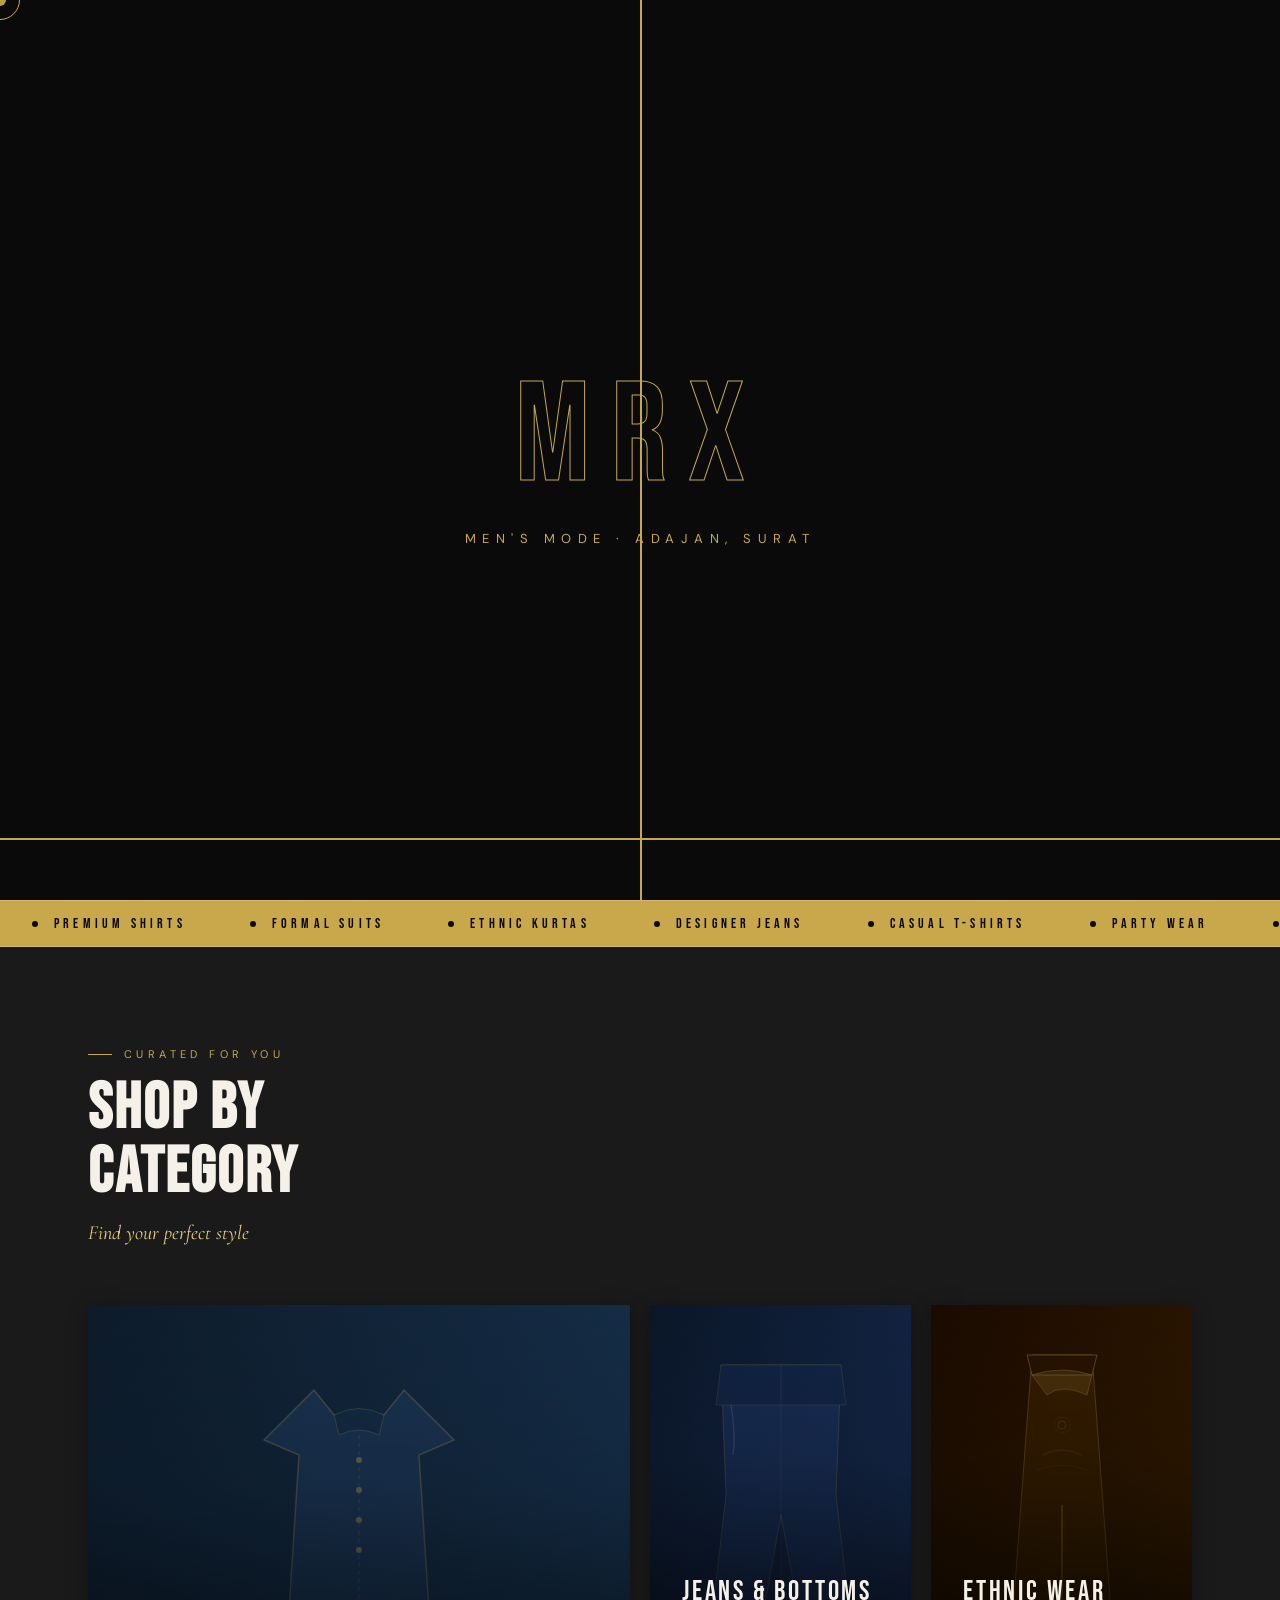
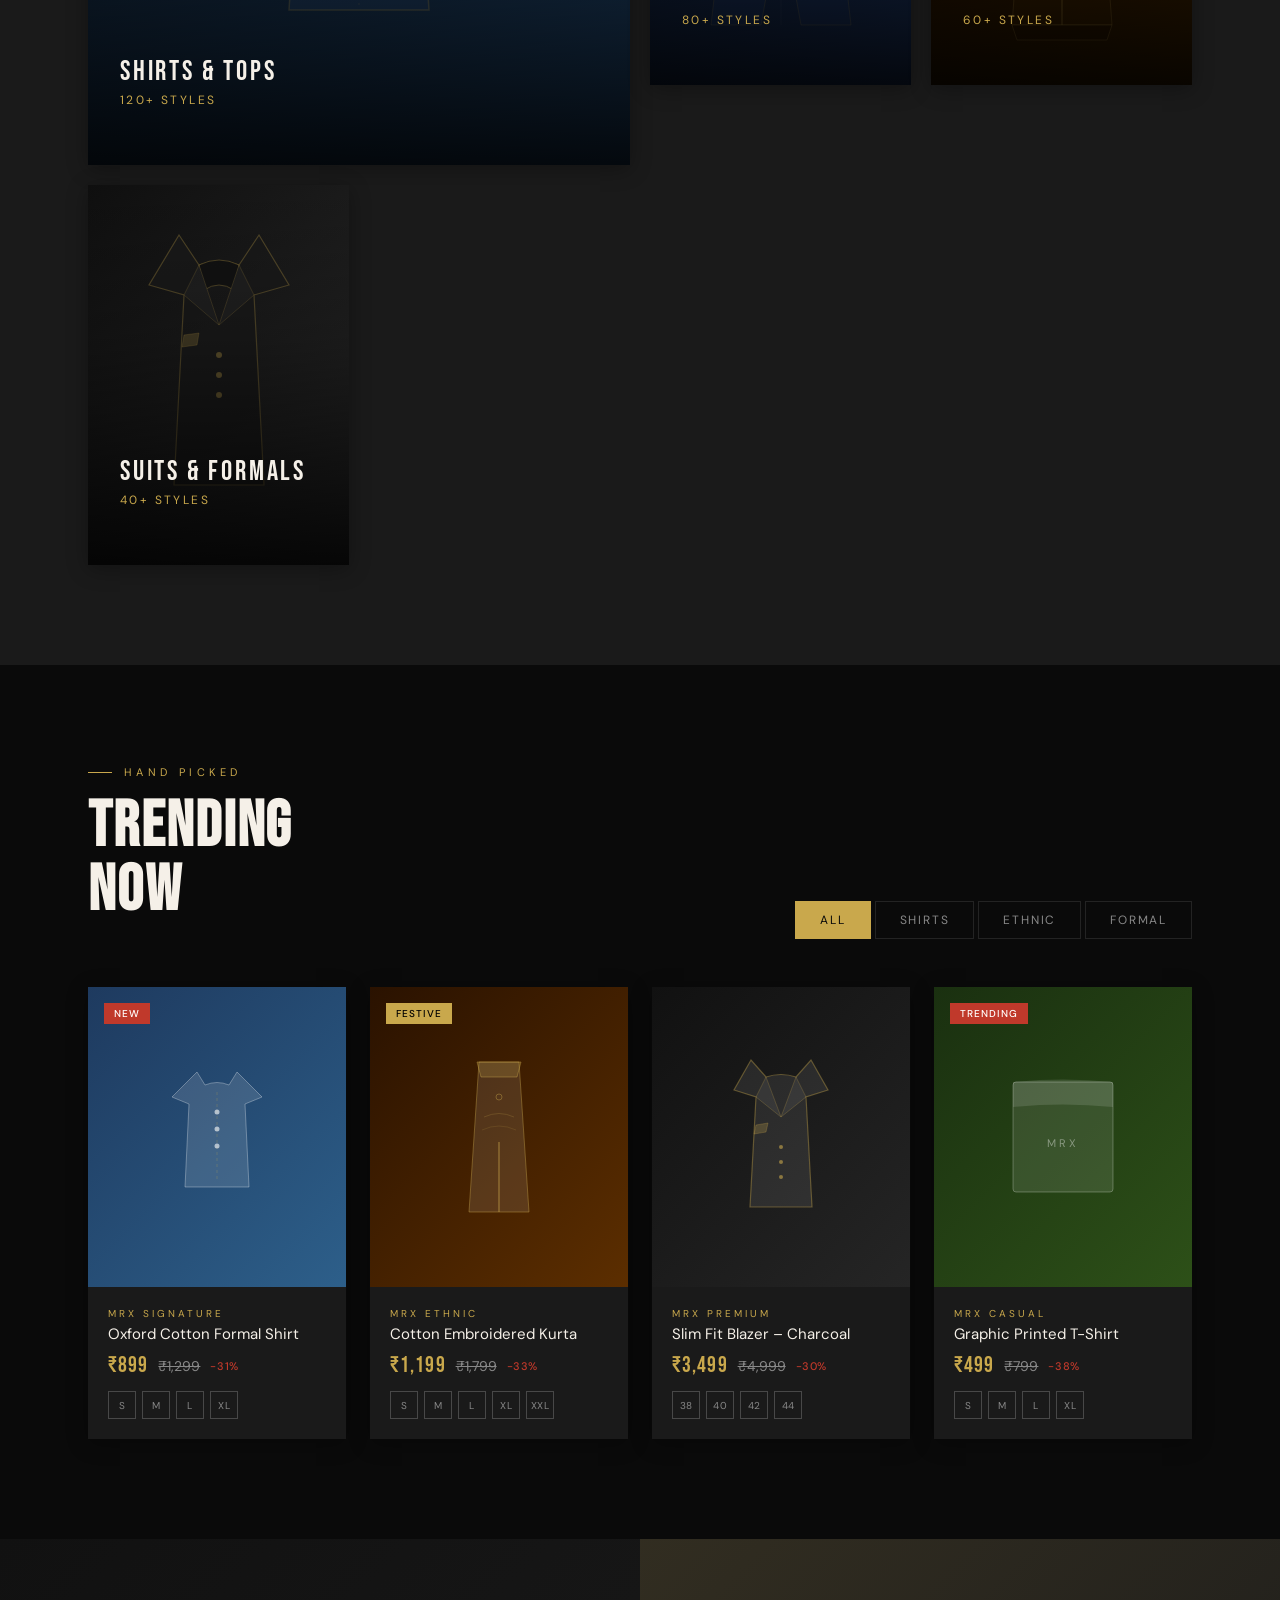
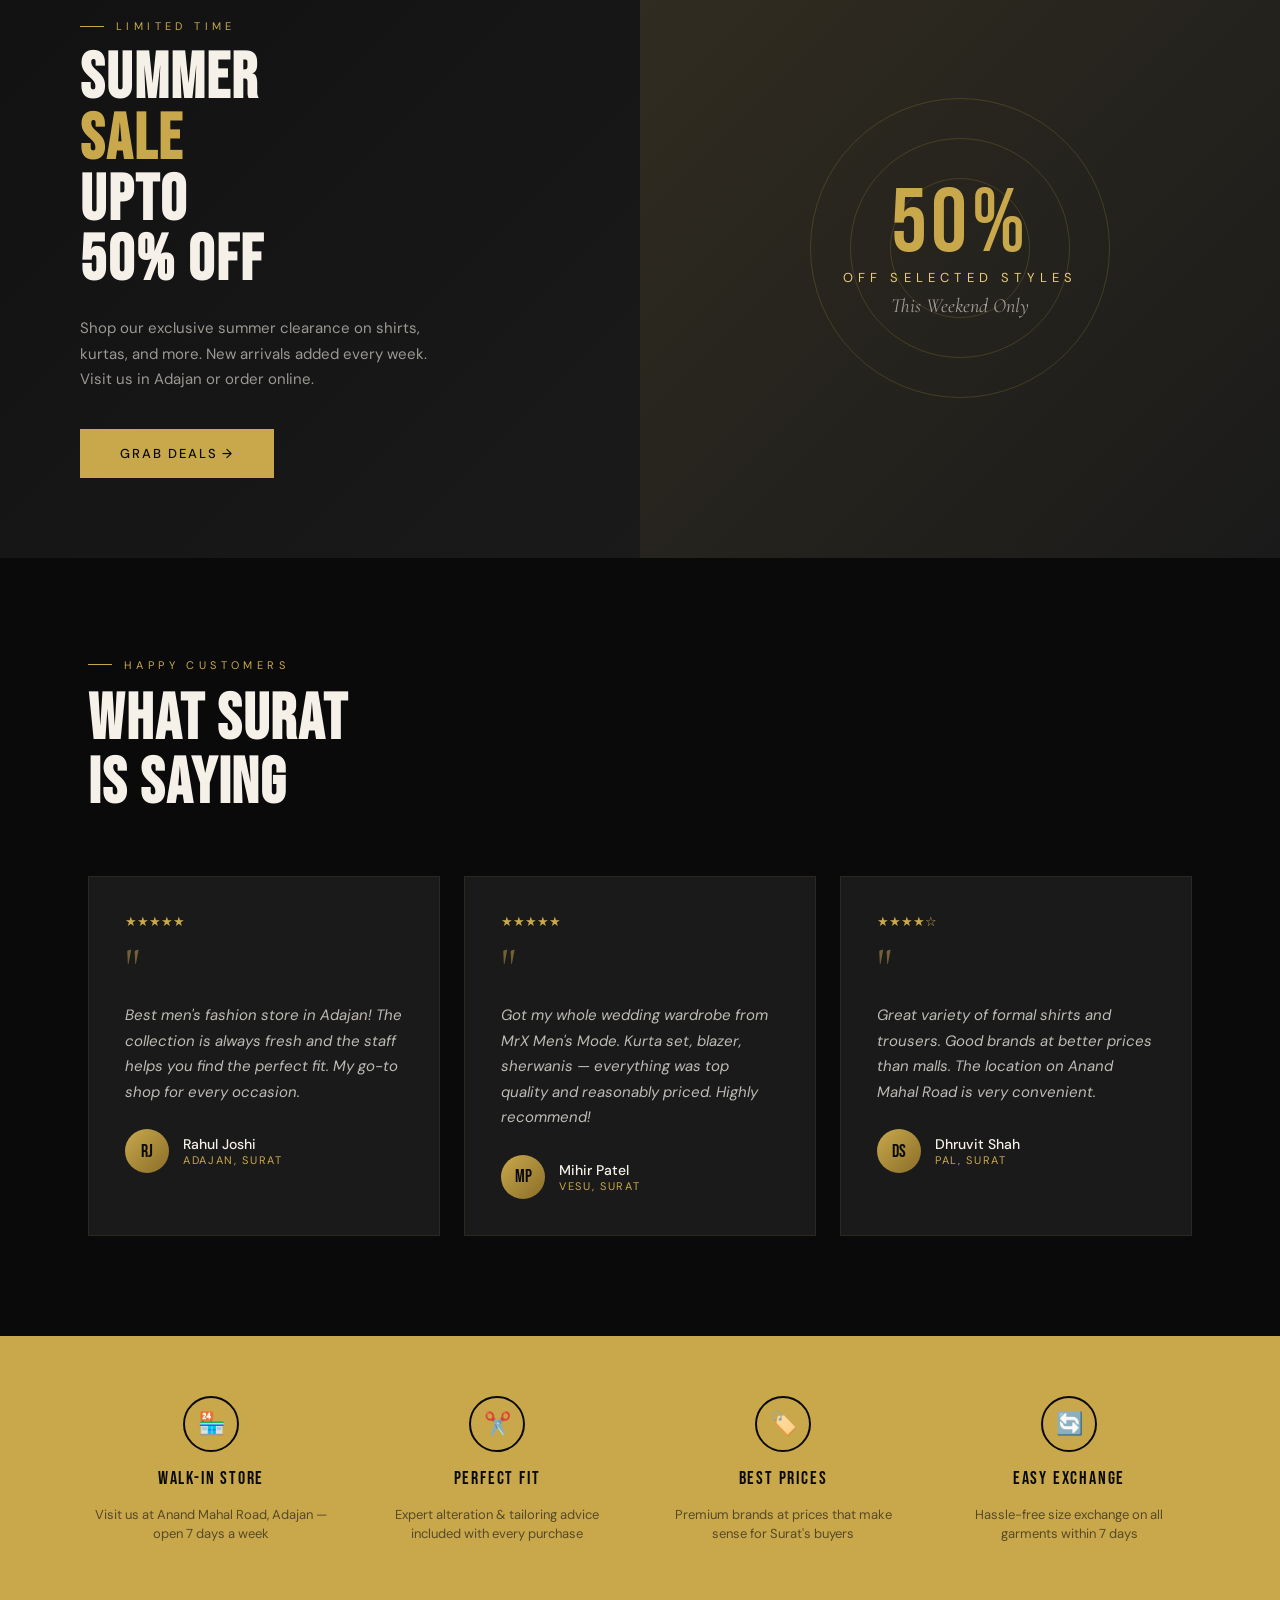
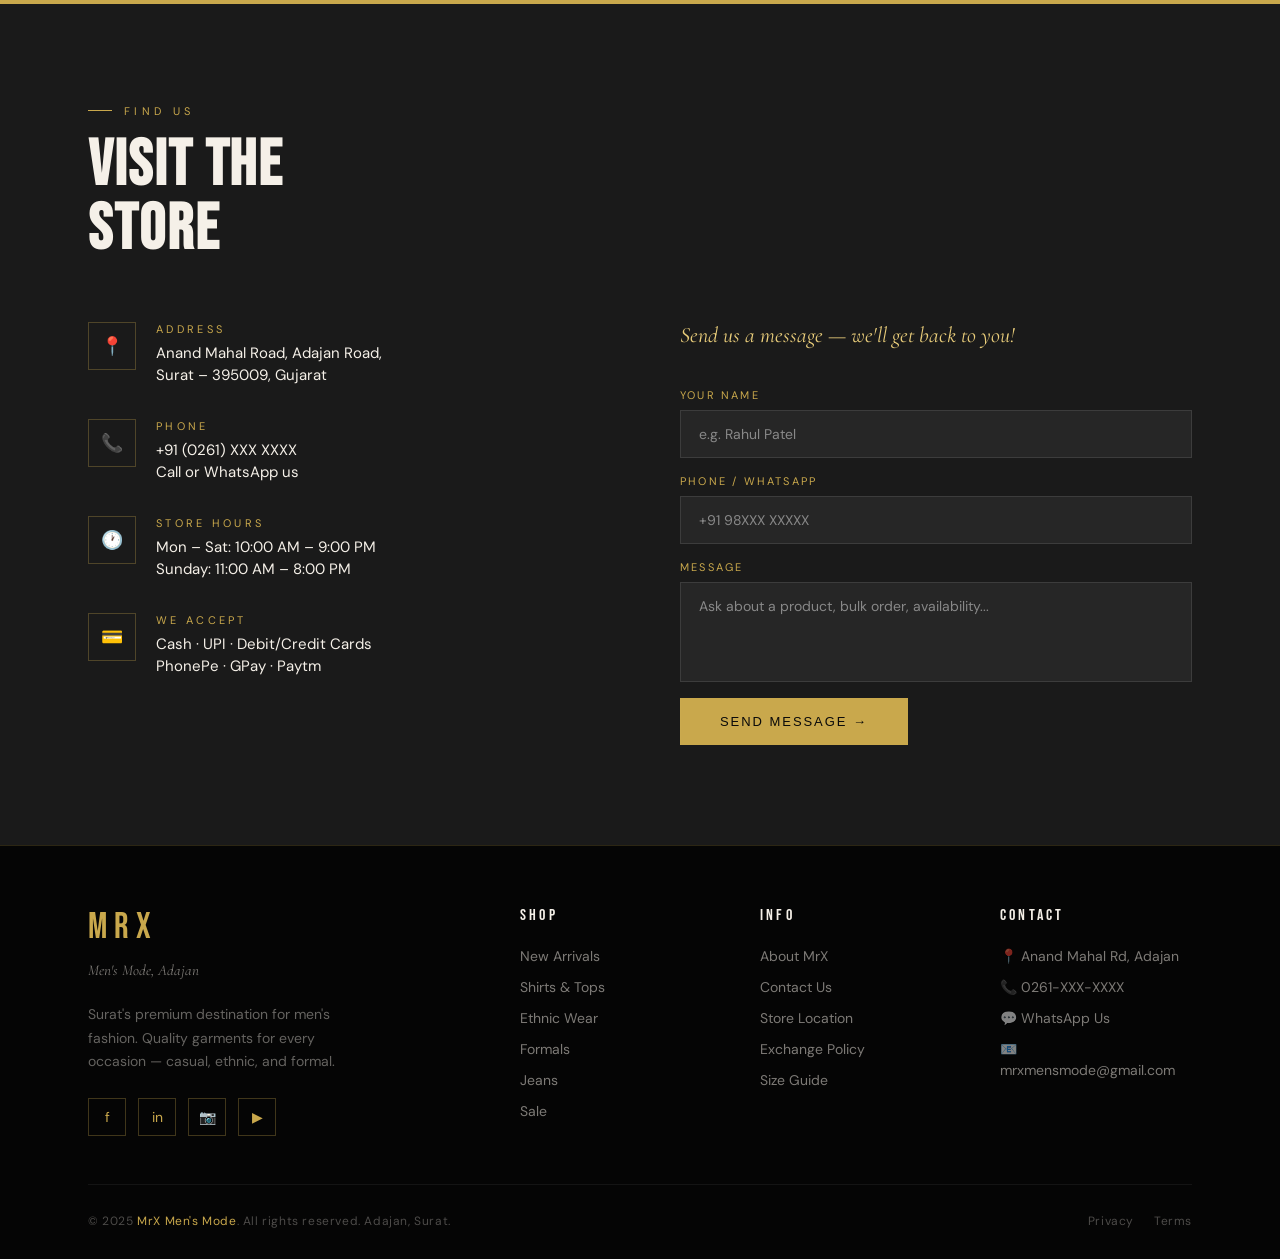
==== commit f4e8d6f5: "feat: add scroll-to-top button, WhatsApp integration, and contact modal functionality" ====
--- a/index.html
+++ b/index.html
@@ -1,1801 +1,739 @@
 <!DOCTYPE html>
 <html lang="en">
+
 <head>
-<meta charset="UTF-8">
-<meta name="viewport" content="width=device-width, initial-scale=1.0">
-<title>MrX Men's Mode – Adajan, Surat</title>
-<link rel="preconnect" href="https://fonts.googleapis.com">
-<link rel="preconnect" href="https://fonts.gstatic.com" crossorigin>
-<link href="https://fonts.googleapis.com/css2?family=Playfair+Display:wght@400;700;900&family=Bebas+Neue&family=DM+Sans:wght@300;400;500&family=Cormorant+Garamond:ital,wght@0,300;0,600;1,300&display=swap" rel="stylesheet">
-<style>
-  :root {
-    --black: #0a0a0a;
-    --white: #f5f0e8;
-    --gold: #c9a84c;
-    --gold-light: #e8cc7a;
-    --red: #c0392b;
-    --charcoal: #1a1a1a;
-    --grey: #888;
-    --cream: #f5f0e8;
-  }
-
-  *, *::before, *::after { margin: 0; padding: 0; box-sizing: border-box; }
-
-  html { scroll-behavior: smooth; }
-
-  body {
-    background: var(--black);
-    color: var(--white);
-    font-family: 'DM Sans', sans-serif;
-    overflow-x: hidden;
-    cursor: none;
-  }
-
-  /* Custom cursor */
-  .cursor {
-    width: 12px; height: 12px;
-    background: var(--gold);
-    border-radius: 50%;
-    position: fixed; top: 0; left: 0;
-    pointer-events: none;
-    z-index: 9999;
-    transform: translate(-50%, -50%);
-    transition: transform 0.1s, width 0.3s, height 0.3s, background 0.3s;
-    mix-blend-mode: difference;
-  }
-  .cursor-ring {
-    width: 40px; height: 40px;
-    border: 1.5px solid var(--gold);
-    border-radius: 50%;
-    position: fixed; top: 0; left: 0;
-    pointer-events: none;
-    z-index: 9998;
-    transform: translate(-50%, -50%);
-    transition: transform 0.15s ease-out, width 0.3s, height 0.3s;
-  }
-  body:hover .cursor-ring { opacity: 1; }
-
-  /* ============ LOADER ============ */
-  #loader {
-    position: fixed; inset: 0;
-    background: var(--black);
-    z-index: 9000;
-    display: flex;
-    flex-direction: column;
-    align-items: center;
-    justify-content: center;
-    overflow: hidden;
-  }
-  .loader-line {
-    position: absolute;
-    width: 2px;
-    background: var(--gold);
-    animation: loaderLine 1.8s cubic-bezier(.77,0,.18,1) forwards;
-    transform-origin: top;
-  }
-  @keyframes loaderLine {
-    0% { height: 0; top: 50%; }
-    50% { height: 50%; top: 0%; }
-    100% { height: 100%; top: 0%; }
-  }
-  .loader-brand {
-    font-family: 'Bebas Neue', sans-serif;
-    font-size: clamp(60px, 12vw, 140px);
-    letter-spacing: 0.15em;
-    color: transparent;
-    -webkit-text-stroke: 1px var(--gold);
-    opacity: 0;
-    animation: brandReveal 0.8s 1s ease forwards;
-    position: relative; z-index: 2;
-  }
-  .loader-sub {
-    font-family: 'DM Sans', sans-serif;
-    font-size: 13px;
-    letter-spacing: 0.5em;
-    text-transform: uppercase;
-    color: var(--gold);
-    opacity: 0;
-    animation: brandReveal 0.8s 1.4s ease forwards;
-    margin-top: 8px;
-    position: relative; z-index: 2;
-  }
-  .loader-progress {
-    position: absolute;
-    bottom: 60px;
-    left: 0;
-    height: 2px;
-    background: var(--gold);
-    animation: progress 2s ease forwards;
-  }
-  @keyframes progress { from { width: 0 } to { width: 100% } }
-  @keyframes brandReveal {
-    from { opacity: 0; transform: translateY(20px); }
-    to { opacity: 1; transform: translateY(0); }
-  }
-  .loader-curtain {
-    position: absolute;
-    inset: 0;
-    background: var(--black);
-    transform-origin: top;
-    transform: scaleY(1);
-  }
-  .loader-curtain.animate-out {
-    animation: curtainOut 0.9s 2.5s cubic-bezier(.77,0,.18,1) forwards;
-  }
-  @keyframes curtainOut {
-    to { transform: scaleY(0); }
-  }
-
-  /* ============ NAV ============ */
-  nav {
-    position: fixed; top: 0; left: 0; right: 0;
-    z-index: 1000;
-    padding: 24px 48px;
-    display: flex;
-    align-items: center;
-    justify-content: space-between;
-    mix-blend-mode: normal;
-    opacity: 0;
-    animation: fadeDown 0.8s 3s ease forwards;
-  }
-  @keyframes fadeDown {
-    from { opacity: 0; transform: translateY(-20px); }
-    to { opacity: 1; transform: translateY(0); }
-  }
-  .nav-blur {
-    position: absolute; inset: 0;
-    background: rgba(10,10,10,0.7);
-    backdrop-filter: blur(12px);
-    -webkit-backdrop-filter: blur(12px);
-    border-bottom: 1px solid rgba(201,168,76,0.15);
-    z-index: -1;
-  }
-  .nav-logo {
-    font-family: 'Bebas Neue', sans-serif;
-    font-size: 28px;
-    letter-spacing: 0.2em;
-    color: var(--gold);
-    text-decoration: none;
-  }
-  .nav-logo span { color: var(--white); }
-  .nav-links {
-    display: flex; gap: 36px; list-style: none;
-  }
-  .nav-links a {
-    color: var(--white);
-    text-decoration: none;
-    font-size: 13px;
-    letter-spacing: 0.15em;
-    text-transform: uppercase;
-    position: relative;
-    transition: color 0.3s;
-  }
-  .nav-links a::after {
-    content: '';
-    position: absolute;
-    left: 0; bottom: -4px;
-    width: 0; height: 1px;
-    background: var(--gold);
-    transition: width 0.3s;
-  }
-  .nav-links a:hover { color: var(--gold); }
-  .nav-links a:hover::after { width: 100%; }
-  .nav-actions { display: flex; gap: 20px; align-items: center; }
-  .nav-cart {
-    background: var(--gold);
-    color: var(--black);
-    border: none;
-    padding: 10px 24px;
-    font-family: 'DM Sans', sans-serif;
-    font-size: 13px;
-    font-weight: 500;
-    letter-spacing: 0.1em;
-    text-transform: uppercase;
-    cursor: none;
-    transition: background 0.3s, transform 0.2s;
-  }
-  .nav-cart:hover { background: var(--gold-light); transform: scale(1.02); }
-
-  /* ============ HERO ============ */
-  #hero {
-    height: 100vh;
-    display: grid;
-    grid-template-columns: 1fr 1fr;
-    position: relative;
-    overflow: hidden;
-    opacity: 0;
-    animation: fadeIn 1s 3.1s ease forwards;
-  }
-  @keyframes fadeIn { to { opacity: 1; } }
-
-  .hero-left {
-    display: flex;
-    flex-direction: column;
-    justify-content: center;
-    padding: 120px 80px 80px;
-    position: relative; z-index: 2;
-  }
-  .hero-tag {
-    font-size: 11px;
-    letter-spacing: 0.4em;
-    text-transform: uppercase;
-    color: var(--gold);
-    margin-bottom: 24px;
-    display: flex; align-items: center; gap: 12px;
-  }
-  .hero-tag::before {
-    content: '';
-    display: inline-block;
-    width: 30px; height: 1px;
-    background: var(--gold);
-  }
-  .hero-title {
-    font-family: 'Bebas Neue', sans-serif;
-    font-size: clamp(70px, 8vw, 120px);
-    line-height: 0.9;
-    letter-spacing: 0.03em;
-    color: var(--white);
-    margin-bottom: 12px;
-  }
-  .hero-title .gold { color: var(--gold); }
-  .hero-italic {
-    font-family: 'Cormorant Garamond', serif;
-    font-size: clamp(28px, 3.5vw, 52px);
-    font-style: italic;
-    font-weight: 300;
-    color: var(--gold-light);
-    margin-bottom: 36px;
-  }
-  .hero-desc {
-    font-size: 15px;
-    line-height: 1.7;
-    color: rgba(245,240,232,0.65);
-    max-width: 380px;
-    margin-bottom: 48px;
-  }
-  .hero-ctas { display: flex; gap: 16px; align-items: center; }
-  .btn-primary {
-    background: var(--gold);
-    color: var(--black);
-    padding: 16px 40px;
-    font-size: 13px;
-    font-weight: 500;
-    letter-spacing: 0.15em;
-    text-transform: uppercase;
-    text-decoration: none;
-    border: none;
-    cursor: none;
-    transition: all 0.3s;
-    display: inline-block;
-    position: relative;
-    overflow: hidden;
-  }
-  .btn-primary::before {
-    content: '';
-    position: absolute;
-    inset: 0;
-    background: var(--gold-light);
-    transform: translateX(-100%);
-    transition: transform 0.3s;
-  }
-  .btn-primary:hover::before { transform: translateX(0); }
-  .btn-primary span { position: relative; z-index: 1; }
-  .btn-secondary {
-    color: var(--white);
-    font-size: 13px;
-    letter-spacing: 0.1em;
-    text-transform: uppercase;
-    text-decoration: none;
-    display: flex; align-items: center; gap: 8px;
-    transition: color 0.3s;
-    cursor: none;
-  }
-  .btn-secondary:hover { color: var(--gold); }
-  .btn-secondary svg { transition: transform 0.3s; }
-  .btn-secondary:hover svg { transform: translateX(4px); }
-
-  .hero-right {
-    position: relative;
-    overflow: hidden;
-  }
-  .hero-img-container {
-    position: absolute; inset: 0;
-    background: linear-gradient(135deg, #1a1a1a 0%, #0d0d0d 100%);
-    display: flex; align-items: center; justify-content: center;
-    overflow: hidden;
-  }
-  .hero-mannequin {
-    width: 100%;
-    height: 100%;
-    object-fit: cover;
-    opacity: 0;
-    animation: heroImgReveal 1s 3.4s ease forwards;
-  }
-  @keyframes heroImgReveal {
-    to { opacity: 1; }
-  }
-  /* Fashion illustration as CSS art */
-  .fashion-art {
-    width: 280px;
-    height: 480px;
-    position: relative;
-    animation: floatArt 4s ease-in-out infinite;
-  }
-  @keyframes floatArt {
-    0%, 100% { transform: translateY(0); }
-    50% { transform: translateY(-12px); }
-  }
-  .fashion-figure {
-    position: absolute; inset: 0;
-    background:
-      linear-gradient(to bottom, #2a2a2a 0%, #1a1a1a 100%);
-    clip-path: polygon(30% 0%, 70% 0%, 85% 8%, 90% 20%, 85% 50%, 90% 100%, 10% 100%, 15% 50%, 10% 20%, 15% 8%);
-  }
-  .hero-overlay {
-    position: absolute;
-    inset: 0;
-    background: linear-gradient(to right, var(--black) 0%, transparent 30%);
-  }
-
-  /* Animated clothing showcase */
-  .clothing-showcase {
-    width: 100%;
-    height: 100%;
-    display: flex;
-    align-items: center;
-    justify-content: center;
-    position: relative;
-  }
-  .cloth-card {
-    width: 200px;
-    height: 280px;
-    border-radius: 4px;
-    position: absolute;
-    overflow: hidden;
-    box-shadow: 0 20px 60px rgba(0,0,0,0.5);
-    animation: clothFloat 3s ease-in-out infinite;
-  }
-  .cloth-card:nth-child(2) {
-    transform: translateX(80px) translateY(30px) rotate(5deg);
-    animation-delay: 0.5s;
-    opacity: 0.7;
-  }
-  .cloth-card:nth-child(3) {
-    transform: translateX(-80px) translateY(20px) rotate(-4deg);
-    animation-delay: 1s;
-    opacity: 0.6;
-  }
-  @keyframes clothFloat {
-    0%, 100% { transform: translateY(0) rotate(0deg); }
-    50% { transform: translateY(-10px) rotate(1deg); }
-  }
-  .cloth-card:nth-child(2) {
-    animation: clothFloat2 3s 0.5s ease-in-out infinite;
-  }
-  .cloth-card:nth-child(3) {
-    animation: clothFloat3 3s 1s ease-in-out infinite;
-  }
-  @keyframes clothFloat2 {
-    0%, 100% { transform: translateX(80px) translateY(30px) rotate(5deg); }
-    50% { transform: translateX(80px) translateY(20px) rotate(5deg); }
-  }
-  @keyframes clothFloat3 {
-    0%, 100% { transform: translateX(-80px) translateY(20px) rotate(-4deg); }
-    50% { transform: translateX(-80px) translateY(10px) rotate(-4deg); }
-  }
-
-  .shirt-graphic {
-    width: 100%;
-    height: 100%;
-    display: flex; align-items: center; justify-content: center;
-    font-family: 'Bebas Neue', sans-serif;
-    font-size: 18px;
-    letter-spacing: 0.2em;
-    color: rgba(255,255,255,0.9);
-    text-align: center;
-    flex-direction: column;
-    gap: 8px;
-  }
-  .shirt-1 { background: linear-gradient(135deg, #1e3a5f, #2d5f8a); }
-  .shirt-2 { background: linear-gradient(135deg, #2d1b0e, #6b3a1f); }
-  .shirt-3 { background: linear-gradient(135deg, #1a1a1a, #333); }
-  .shirt-tag {
-    font-family: 'DM Sans', sans-serif;
-    font-size: 11px;
-    letter-spacing: 0.15em;
-    color: var(--gold);
-    display: block;
-  }
-
-  .hero-badge {
-    position: absolute;
-    bottom: 60px; right: 60px;
-    width: 100px; height: 100px;
-    border: 1px solid var(--gold);
-    border-radius: 50%;
-    display: flex; align-items: center; justify-content: center;
-    flex-direction: column;
-    text-align: center;
-    animation: spin 15s linear infinite;
-    z-index: 3;
-  }
-  @keyframes spin { to { transform: rotate(360deg); } }
-  .hero-badge-inner {
-    font-family: 'Bebas Neue', sans-serif;
-    font-size: 13px;
-    letter-spacing: 0.1em;
-    color: var(--gold);
-    animation: spin 15s linear infinite reverse;
-    line-height: 1.3;
-    text-align: center;
-    padding: 8px;
-  }
-
-  .hero-stats {
-    display: flex; gap: 40px;
-    margin-top: 32px;
-  }
-  .stat-item { display: flex; flex-direction: column; }
-  .stat-num {
-    font-family: 'Bebas Neue', sans-serif;
-    font-size: 32px;
-    color: var(--gold);
-    letter-spacing: 0.05em;
-  }
-  .stat-label {
-    font-size: 11px;
-    letter-spacing: 0.2em;
-    text-transform: uppercase;
-    color: var(--grey);
-  }
-
-  /* Scroll indicator */
-  .scroll-hint {
-    position: absolute;
-    bottom: 40px;
-    left: 50%;
-    transform: translateX(-50%);
-    display: flex;
-    flex-direction: column;
-    align-items: center;
-    gap: 8px;
-    z-index: 5;
-    opacity: 0;
-    animation: fadeIn 1s 4s forwards;
-  }
-  .scroll-hint span {
-    font-size: 10px; letter-spacing: 0.3em; text-transform: uppercase; color: var(--grey);
-  }
-  .scroll-line {
-    width: 1px; height: 50px;
-    background: linear-gradient(to bottom, var(--gold), transparent);
-    animation: scrollPulse 2s ease-in-out infinite;
-  }
-  @keyframes scrollPulse {
-    0%, 100% { opacity: 1; transform: scaleY(1); }
-    50% { opacity: 0.3; transform: scaleY(0.6); }
-  }
-
-  /* ============ MARQUEE ============ */
-  .marquee-wrapper {
-    overflow: hidden;
-    background: var(--gold);
-    padding: 14px 0;
-    border-top: 1px solid rgba(255,255,255,0.2);
-    border-bottom: 1px solid rgba(255,255,255,0.2);
-  }
-  .marquee-track {
-    display: flex;
-    gap: 0;
-    animation: marqueeAnim 18s linear infinite;
-    white-space: nowrap;
-  }
-  @keyframes marqueeAnim { to { transform: translateX(-50%); } }
-  .marquee-item {
-    font-family: 'Bebas Neue', sans-serif;
-    font-size: 14px;
-    letter-spacing: 0.3em;
-    color: var(--black);
-    padding: 0 32px;
-    display: flex; align-items: center; gap: 16px;
-  }
-  .marquee-dot { width: 6px; height: 6px; background: var(--black); border-radius: 50%; }
-
-  /* ============ SECTIONS ============ */
-  section { padding: 100px 0; }
-  .container { max-width: 1200px; margin: 0 auto; padding: 0 48px; }
-
-  .section-tag {
-    font-size: 11px;
-    letter-spacing: 0.4em;
-    text-transform: uppercase;
-    color: var(--gold);
-    margin-bottom: 16px;
-    display: flex; align-items: center; gap: 12px;
-  }
-  .section-tag::before {
-    content: '';
-    width: 24px; height: 1px; background: var(--gold);
-  }
-  .section-title {
-    font-family: 'Bebas Neue', sans-serif;
-    font-size: clamp(42px, 5vw, 72px);
-    letter-spacing: 0.03em;
-    line-height: 1;
-    margin-bottom: 16px;
-  }
-  .section-sub {
-    font-family: 'Cormorant Garamond', serif;
-    font-size: 20px;
-    font-style: italic;
-    color: var(--gold-light);
-    margin-bottom: 48px;
-  }
-
-  /* ============ CATEGORIES ============ */
-  #categories { background: var(--charcoal); }
-  .categories-grid {
-    display: grid;
-    grid-template-columns: repeat(4, 1fr);
-    gap: 20px;
-    margin-top: 60px;
-  }
-  .cat-card {
-    position: relative;
-    overflow: hidden;
-    cursor: none;
-    height: 380px;
-    background: var(--black);
-    transition: transform 0.4s;
-  }
-  .cat-card:first-child {
-    grid-column: span 2;
-    height: 460px;
-  }
-  .cat-card:hover { transform: scale(0.98); }
-  .cat-bg {
-    position: absolute; inset: 0;
-    display: flex; align-items: center; justify-content: center;
-    transition: transform 0.6s;
-  }
-  .cat-card:hover .cat-bg { transform: scale(1.05); }
-  .cat-overlay {
-    position: absolute; inset: 0;
-    background: linear-gradient(to top, rgba(0,0,0,0.85) 0%, rgba(0,0,0,0.2) 60%, transparent 100%);
-    z-index: 1;
-  }
-  .cat-content {
-    position: absolute;
-    bottom: 0; left: 0; right: 0;
-    padding: 32px;
-    z-index: 2;
-    transform: translateY(8px);
-    transition: transform 0.4s;
-  }
-  .cat-card:hover .cat-content { transform: translateY(0); }
-  .cat-name {
-    font-family: 'Bebas Neue', sans-serif;
-    font-size: 28px;
-    letter-spacing: 0.1em;
-    color: var(--white);
-  }
-  .cat-count {
-    font-size: 12px;
-    letter-spacing: 0.2em;
-    color: var(--gold);
-    text-transform: uppercase;
-    margin-top: 4px;
-  }
-  .cat-arrow {
-    display: inline-flex;
-    align-items: center;
-    gap: 8px;
-    color: var(--gold);
-    font-size: 12px;
-    letter-spacing: 0.15em;
-    text-transform: uppercase;
-    margin-top: 16px;
-    opacity: 0;
-    transform: translateX(-10px);
-    transition: all 0.3s 0.1s;
-  }
-  .cat-card:hover .cat-arrow { opacity: 1; transform: translateX(0); }
-
-  /* Category illustrations */
-  .cat-illus {
-    width: 100%; height: 100%;
-    display: flex; align-items: center; justify-content: center;
-    position: relative; overflow: hidden;
-  }
-  .cat-illus-shirts { background: linear-gradient(135deg, #0d1b2a, #1a3a5c); }
-  .cat-illus-jeans { background: linear-gradient(135deg, #0a1628, #1c3461); }
-  .cat-illus-ethnic { background: linear-gradient(135deg, #1a0a00, #3d2200); }
-  .cat-illus-suits { background: linear-gradient(135deg, #0f0f0f, #2a2a2a); }
-
-  .illus-shape {
-    position: absolute;
-    border-radius: 2px;
-    opacity: 0.3;
-  }
-
-  /* ============ PRODUCTS ============ */
-  #products { background: var(--black); }
-  .products-header {
-    display: flex;
-    justify-content: space-between;
-    align-items: flex-end;
-    margin-bottom: 48px;
-  }
-  .filter-tabs {
-    display: flex; gap: 4px;
-  }
-  .filter-tab {
-    padding: 10px 24px;
-    font-size: 12px;
-    letter-spacing: 0.15em;
-    text-transform: uppercase;
-    background: transparent;
-    color: var(--grey);
-    border: 1px solid rgba(255,255,255,0.1);
-    cursor: none;
-    transition: all 0.3s;
-    font-family: 'DM Sans', sans-serif;
-  }
-  .filter-tab:hover, .filter-tab.active {
-    background: var(--gold);
-    color: var(--black);
-    border-color: var(--gold);
-  }
-  .products-grid {
-    display: grid;
-    grid-template-columns: repeat(4, 1fr);
-    gap: 24px;
-  }
-  .product-card {
-    background: var(--charcoal);
-    position: relative;
-    overflow: hidden;
-    cursor: none;
-    transition: transform 0.4s;
-  }
-  .product-card:hover { transform: translateY(-6px); }
-  .product-img {
-    height: 300px;
-    position: relative;
-    overflow: hidden;
-    display: flex; align-items: center; justify-content: center;
-  }
-  .product-img-bg {
-    position: absolute; inset: 0;
-    transition: transform 0.6s;
-  }
-  .product-card:hover .product-img-bg { transform: scale(1.06); }
-  .product-tag-badge {
-    position: absolute;
-    top: 16px; left: 16px;
-    background: var(--red);
-    color: white;
-    font-size: 10px;
-    font-weight: 500;
-    letter-spacing: 0.1em;
-    text-transform: uppercase;
-    padding: 4px 10px;
-    z-index: 2;
-  }
-  .product-wishlist {
-    position: absolute;
-    top: 16px; right: 16px;
-    width: 36px; height: 36px;
-    border: 1px solid rgba(255,255,255,0.3);
-    display: flex; align-items: center; justify-content: center;
-    background: rgba(0,0,0,0.4);
-    backdrop-filter: blur(4px);
-    z-index: 2;
-    opacity: 0;
-    transition: opacity 0.3s;
-    cursor: none;
-  }
-  .product-card:hover .product-wishlist { opacity: 1; }
-  .product-wishlist:hover { background: var(--gold); border-color: var(--gold); }
-
-  .product-quick {
-    position: absolute;
-    bottom: 0; left: 0; right: 0;
-    background: var(--gold);
-    color: var(--black);
-    text-align: center;
-    padding: 14px;
-    font-size: 12px;
-    font-weight: 500;
-    letter-spacing: 0.2em;
-    text-transform: uppercase;
-    transform: translateY(100%);
-    transition: transform 0.35s;
-    cursor: none;
-    z-index: 2;
-  }
-  .product-card:hover .product-quick { transform: translateY(0); }
-  .product-info { padding: 20px; }
-  .product-brand {
-    font-size: 10px;
-    letter-spacing: 0.3em;
-    text-transform: uppercase;
-    color: var(--gold);
-    margin-bottom: 4px;
-  }
-  .product-name {
-    font-size: 15px;
-    font-weight: 400;
-    color: var(--white);
-    margin-bottom: 8px;
-  }
-  .product-price {
-    display: flex; gap: 10px; align-items: center;
-  }
-  .price-current {
-    font-family: 'Bebas Neue', sans-serif;
-    font-size: 22px;
-    color: var(--gold);
-    letter-spacing: 0.05em;
-  }
-  .price-old {
-    font-size: 14px;
-    color: var(--grey);
-    text-decoration: line-through;
-  }
-  .price-discount {
-    font-size: 11px;
-    color: var(--red);
-    letter-spacing: 0.05em;
-    font-weight: 500;
-  }
-  .product-sizes {
-    display: flex; gap: 6px; margin-top: 12px;
-  }
-  .size-dot {
-    width: 28px; height: 28px;
-    border: 1px solid rgba(255,255,255,0.2);
-    display: flex; align-items: center; justify-content: center;
-    font-size: 10px;
-    letter-spacing: 0.05em;
-    color: var(--grey);
-    transition: all 0.2s;
-    cursor: none;
-  }
-  .size-dot:hover { border-color: var(--gold); color: var(--gold); }
-
-  /* ============ BANNER ============ */
-  #banner {
-    background: var(--charcoal);
-    padding: 0;
-    overflow: hidden;
-  }
-  .banner-inner {
-    display: grid;
-    grid-template-columns: 1fr 1fr;
-    min-height: 500px;
-  }
-  .banner-content {
-    padding: 80px;
-    display: flex;
-    flex-direction: column;
-    justify-content: center;
-    background: linear-gradient(135deg, #111 0%, #1a1a1a 100%);
-  }
-  .banner-title {
-    font-family: 'Bebas Neue', sans-serif;
-    font-size: clamp(50px, 5vw, 80px);
-    line-height: 0.95;
-    letter-spacing: 0.03em;
-    margin-bottom: 24px;
-  }
-  .banner-title em {
-    font-style: normal;
-    color: var(--gold);
-    display: block;
-  }
-  .banner-desc {
-    font-size: 15px;
-    line-height: 1.7;
-    color: rgba(245,240,232,0.6);
-    max-width: 360px;
-    margin-bottom: 36px;
-  }
-  .banner-visual {
-    background: linear-gradient(135deg, #c9a84c22, #1a1a1a);
-    display: flex;
-    align-items: center;
-    justify-content: center;
-    position: relative;
-    overflow: hidden;
-  }
-  .banner-circle {
-    position: absolute;
-    border-radius: 50%;
-    border: 1px solid rgba(201,168,76,0.2);
-    animation: pulseLarge 4s ease-in-out infinite;
-  }
-  @keyframes pulseLarge {
-    0%, 100% { transform: scale(1); opacity: 0.5; }
-    50% { transform: scale(1.08); opacity: 1; }
-  }
-
-  /* ============ TESTIMONIALS ============ */
-  #testimonials { background: var(--black); }
-  .testimonials-grid {
-    display: grid;
-    grid-template-columns: repeat(3, 1fr);
-    gap: 24px;
-    margin-top: 60px;
-  }
-  .testimonial-card {
-    background: var(--charcoal);
-    padding: 36px;
-    position: relative;
-    border: 1px solid rgba(201,168,76,0.1);
-    transition: border-color 0.3s;
-  }
-  .testimonial-card:hover { border-color: rgba(201,168,76,0.4); }
-  .testimonial-quote {
-    font-family: 'Cormorant Garamond', serif;
-    font-size: 52px;
-    color: var(--gold);
-    line-height: 0.8;
-    margin-bottom: 16px;
-    opacity: 0.5;
-  }
-  .testimonial-text {
-    font-size: 15px;
-    line-height: 1.7;
-    color: rgba(245,240,232,0.75);
-    margin-bottom: 24px;
-    font-style: italic;
-  }
-  .testimonial-author {
-    display: flex; align-items: center; gap: 14px;
-  }
-  .author-avatar {
-    width: 44px; height: 44px;
-    border-radius: 50%;
-    background: linear-gradient(135deg, var(--gold), #8a6e28);
-    display: flex; align-items: center; justify-content: center;
-    font-family: 'Bebas Neue', sans-serif;
-    font-size: 18px;
-    color: var(--black);
-  }
-  .author-name {
-    font-size: 14px;
-    font-weight: 500;
-    color: var(--white);
-  }
-  .author-loc {
-    font-size: 11px;
-    letter-spacing: 0.15em;
-    color: var(--gold);
-    text-transform: uppercase;
-  }
-  .stars { color: var(--gold); font-size: 13px; margin-bottom: 16px; }
-
-  /* ============ INFO STRIP ============ */
-  #features { background: var(--gold); padding: 60px 0; }
-  .features-grid {
-    display: grid;
-    grid-template-columns: repeat(4, 1fr);
-    gap: 40px;
-  }
-  .feature-item {
-    display: flex;
-    flex-direction: column;
-    align-items: center;
-    text-align: center;
-    gap: 16px;
-    color: var(--black);
-  }
-  .feature-icon {
-    width: 56px; height: 56px;
-    border: 2px solid var(--black);
-    border-radius: 50%;
-    display: flex; align-items: center; justify-content: center;
-    font-size: 22px;
-  }
-  .feature-title {
-    font-family: 'Bebas Neue', sans-serif;
-    font-size: 18px;
-    letter-spacing: 0.1em;
-    color: var(--black);
-  }
-  .feature-desc {
-    font-size: 13px;
-    color: rgba(10,10,10,0.6);
-    line-height: 1.5;
-  }
-
-  /* ============ CONTACT ============ */
-  #contact { background: var(--charcoal); }
-  .contact-grid {
-    display: grid;
-    grid-template-columns: 1fr 1fr;
-    gap: 80px;
-    margin-top: 60px;
-  }
-  .contact-info { display: flex; flex-direction: column; gap: 32px; }
-  .contact-item {
-    display: flex; gap: 20px; align-items: flex-start;
-  }
-  .contact-icon {
-    width: 48px; height: 48px;
-    border: 1px solid rgba(201,168,76,0.3);
-    display: flex; align-items: center; justify-content: center;
-    font-size: 18px;
-    flex-shrink: 0;
-    color: var(--gold);
-  }
-  .contact-label {
-    font-size: 11px;
-    letter-spacing: 0.3em;
-    text-transform: uppercase;
-    color: var(--gold);
-    margin-bottom: 6px;
-  }
-  .contact-value {
-    font-size: 15px;
-    color: var(--white);
-    line-height: 1.5;
-  }
-  .contact-form { display: flex; flex-direction: column; gap: 16px; }
-  .form-group { display: flex; flex-direction: column; gap: 8px; }
-  .form-label {
-    font-size: 11px;
-    letter-spacing: 0.2em;
-    text-transform: uppercase;
-    color: var(--gold);
-  }
-  .form-input, .form-textarea {
-    background: rgba(255,255,255,0.05);
-    border: 1px solid rgba(255,255,255,0.1);
-    padding: 14px 18px;
-    color: var(--white);
-    font-family: 'DM Sans', sans-serif;
-    font-size: 14px;
-    outline: none;
-    transition: border-color 0.3s;
-    width: 100%;
-  }
-  .form-input:focus, .form-textarea:focus {
-    border-color: var(--gold);
-  }
-  .form-textarea { resize: none; height: 100px; }
-  .form-input::placeholder, .form-textarea::placeholder { color: var(--grey); }
-
-  /* ============ FOOTER ============ */
-  footer {
-    background: #050505;
-    border-top: 1px solid rgba(201,168,76,0.2);
-    padding: 60px 0 30px;
-  }
-  .footer-grid {
-    display: grid;
-    grid-template-columns: 2fr 1fr 1fr 1fr;
-    gap: 48px;
-    margin-bottom: 48px;
-  }
-  .footer-brand-name {
-    font-family: 'Bebas Neue', sans-serif;
-    font-size: 36px;
-    letter-spacing: 0.2em;
-    color: var(--gold);
-    margin-bottom: 12px;
-  }
-  .footer-brand-tagline {
-    font-family: 'Cormorant Garamond', serif;
-    font-style: italic;
-    font-size: 15px;
-    color: rgba(245,240,232,0.5);
-    margin-bottom: 24px;
-  }
-  .footer-social { display: flex; gap: 12px; }
-  .social-link {
-    width: 38px; height: 38px;
-    border: 1px solid rgba(201,168,76,0.3);
-    display: flex; align-items: center; justify-content: center;
-    color: var(--gold);
-    text-decoration: none;
-    font-size: 14px;
-    transition: all 0.3s;
-    cursor: none;
-  }
-  .social-link:hover { background: var(--gold); color: var(--black); }
-  .footer-heading {
-    font-family: 'Bebas Neue', sans-serif;
-    font-size: 16px;
-    letter-spacing: 0.2em;
-    color: var(--white);
-    margin-bottom: 20px;
-  }
-  .footer-links { list-style: none; display: flex; flex-direction: column; gap: 10px; }
-  .footer-links a {
-    color: rgba(245,240,232,0.5);
-    text-decoration: none;
-    font-size: 14px;
-    transition: color 0.3s;
-    cursor: none;
-  }
-  .footer-links a:hover { color: var(--gold); }
-  .footer-bottom {
-    border-top: 1px solid rgba(255,255,255,0.06);
-    padding-top: 28px;
-    display: flex;
-    justify-content: space-between;
-    align-items: center;
-  }
-  .footer-copy {
-    font-size: 12px;
-    color: rgba(245,240,232,0.3);
-    letter-spacing: 0.05em;
-  }
-  .footer-copy span { color: var(--gold); }
-
-  /* ============ SCROLL ANIMATIONS ============ */
-  .reveal {
-    opacity: 0;
-    transform: translateY(40px);
-    transition: opacity 0.7s ease, transform 0.7s ease;
-  }
-  .reveal.visible {
-    opacity: 1;
-    transform: translateY(0);
-  }
-  .reveal-left {
-    opacity: 0;
-    transform: translateX(-40px);
-    transition: opacity 0.7s ease, transform 0.7s ease;
-  }
-  .reveal-left.visible { opacity: 1; transform: translateX(0); }
-  .reveal-right {
-    opacity: 0;
-    transform: translateX(40px);
-    transition: opacity 0.7s ease, transform 0.7s ease;
-  }
-  .reveal-right.visible { opacity: 1; transform: translateX(0); }
-  .delay-1 { transition-delay: 0.1s; }
-  .delay-2 { transition-delay: 0.2s; }
-  .delay-3 { transition-delay: 0.3s; }
-  .delay-4 { transition-delay: 0.4s; }
-  .delay-5 { transition-delay: 0.5s; }
-
-  @media (max-width: 900px) {
-    #hero { grid-template-columns: 1fr; }
-    .hero-right { display: none; }
-    .hero-left { padding: 140px 36px 80px; }
-    nav { padding: 20px 24px; }
-    .nav-links { display: none; }
-    .categories-grid { grid-template-columns: 1fr 1fr; }
-    .cat-card:first-child { grid-column: span 2; }
-    .products-grid { grid-template-columns: 1fr 1fr; }
-    .testimonials-grid { grid-template-columns: 1fr; }
-    .features-grid { grid-template-columns: 1fr 1fr; }
-    .contact-grid { grid-template-columns: 1fr; }
-    .footer-grid { grid-template-columns: 1fr 1fr; }
-    .banner-inner { grid-template-columns: 1fr; }
-    .container { padding: 0 24px; }
-  }
-</style>
+  <meta charset="UTF-8">
+  <meta name="viewport" content="width=device-width, initial-scale=1.0">
+  <title>MrX Men's Mode – Adajan, Surat</title>
+  <link rel="preconnect" href="https://fonts.googleapis.com">
+  <link rel="preconnect" href="https://fonts.gstatic.com" crossorigin>
+  <link
+    href="https://fonts.googleapis.com/css2?family=Playfair+Display:wght@400;700;900&family=Bebas+Neue&family=DM+Sans:wght@300;400;500&family=Cormorant+Garamond:ital,wght@0,300;0,600;1,300&display=swap"
+    rel="stylesheet">
+  <link rel="stylesheet" href="style.css">
 </head>
+
 <body>
 
-<!-- Custom Cursor -->
-<div class="cursor" id="cursor"></div>
-<div class="cursor-ring" id="cursorRing"></div>
-
-<!-- LOADER -->
-<div id="loader">
-  <div class="loader-curtain" id="loaderCurtain"></div>
-  <div class="loader-line" style="left:50%"></div>
-  <div class="loader-brand">MrX</div>
-  <div class="loader-sub">Men's Mode · Adajan, Surat</div>
-  <div class="loader-progress"></div>
-</div>
-
-<!-- NAV -->
-<nav>
-  <div class="nav-blur"></div>
-  <a href="#" class="nav-logo">MrX <span>Men's</span></a>
-  <ul class="nav-links">
-    <li><a href="#categories">Collections</a></li>
-    <li><a href="#products">Shop</a></li>
-    <li><a href="#testimonials">Reviews</a></li>
-    <li><a href="#contact">Contact</a></li>
-  </ul>
-  <div class="nav-actions">
-    <button class="nav-cart">🛍 Cart (0)</button>
+  <!-- Custom Cursor -->
+  <div class="cursor" id="cursor"></div>
+  <div class="cursor-ring" id="cursorRing"></div>
+
+  <!-- Scroll to Top Button -->
+  <button id="scrollToTop" class="scroll-to-top" onclick="scrollToTop()">↑</button>
+
+  <!-- WhatsApp Button -->
+  <a href="https://wa.me/919876543210" target="_blank" class="whatsapp-btn" title="Chat with us on WhatsApp">
+    <svg width="24" height="24" viewBox="0 0 24 24" fill="currentColor">
+      <path
+        d="M17.472 14.382c-.297-.149-1.758-.867-2.03-.967-.273-.099-.471-.148-.67.15-.197.297-.767.966-.94 1.164-.173.199-.347.223-.644.075-.297-.15-1.255-.463-2.39-1.475-.883-.788-1.48-1.761-1.653-2.059-.173-.297-.018-.458.13-.606.134-.133.297-.347.446-.52.149-.174.198-.298.298-.497.099-.198.05-.371-.025-.52-.075-.149-.669-1.612-.916-2.207-.242-.579-.487-.5-.67-.51-.173-.008-.371-.01-.57-.01-.198 0-.52.074-.792.372-.272.297-1.04 1.016-1.04 2.479 0 1.462 1.065 2.875 1.213 3.074.149.198 2.096 3.2 5.076 4.487.709.306 1.262.489 1.694.625.712.227 1.36.195 1.871.118.571-.085 1.758-.719 2.006-1.413.248-.694.248-1.289.173-1.413-.074-.124-.272-.198-.57-.347m-5.421-7.403h-.004c-1.022 0-2.022-.312-2.847-.903C5.597 4.31 4.74 2.91 4.74 1.352c0-1.56.856-3.019 2.313-3.746 1.457-.727 3.332-.727 4.789 0 1.457.727 2.313 2.186 2.313 3.746 0 1.559-.856 3.019-2.312 3.746-1.457.727-3.332.727-4.79 0" />
+    </svg>
+  </a>
+
+  <!-- LOADER -->
+  <div id="loader">
+    <div class="loader-curtain" id="loaderCurtain"></div>
+    <div class="loader-line" style="left:50%"></div>
+    <div class="loader-brand">MrX</div>
+    <div class="loader-sub">Men's Mode · Adajan, Surat</div>
+    <div class="loader-progress"></div>
   </div>
-</nav>
-
-<!-- HERO -->
-<section id="hero">
-  <div class="hero-left">
-    <div class="hero-tag">New Collection 2025</div>
-    <h1 class="hero-title">
-      DRESS<br>
-      <span class="gold">YOUR</span><br>
-      BEST
-    </h1>
-    <div class="hero-italic">Mode. Style. Confidence.</div>
-    <p class="hero-desc">
-      Surat's finest men's fashion destination. From premium shirts and ethnic kurtas to sharp formals — curated for the modern Gujarati man.
-    </p>
-    <div class="hero-ctas">
-      <a href="#products" class="btn-primary"><span>Shop Now</span></a>
-      <a href="#categories" class="btn-secondary">
-        View Collections
-        <svg width="16" height="10" viewBox="0 0 16 10" fill="none">
-          <path d="M0 5H14M10 1L14 5L10 9" stroke="currentColor" stroke-width="1.5"/>
-        </svg>
-      </a>
-    </div>
-    <div class="hero-stats">
-      <div class="stat-item">
-        <span class="stat-num">500+</span>
-        <span class="stat-label">Styles</span>
-      </div>
-      <div class="stat-item">
-        <span class="stat-num">12+</span>
-        <span class="stat-label">Brands</span>
-      </div>
-      <div class="stat-item">
-        <span class="stat-num">4.8★</span>
-        <span class="stat-label">Rating</span>
-      </div>
+
+  <!-- NAV -->
+  <nav>
+    <div class="nav-blur"></div>
+    <a href="#" class="nav-logo">MrX <span>Men's</span></a>
+    <ul class="nav-links">
+      <li><a href="#categories">Collections</a></li>
+      <li><a href="#products">Shop</a></li>
+      <li><a href="#testimonials">Reviews</a></li>
+      <li><a href="#contact">Contact</a></li>
+    </ul>
+    <button class="nav-menu-toggle" id="menuToggle">☰</button>
+  </nav>
+
+  <!-- HERO -->
+  <section id="hero">
+    <div class="hero-left">
+      <div class="hero-tag">New Collection 2025</div>
+      <h1 class="hero-title">
+        DRESS<br>
+        <span class="gold">YOUR</span><br>
+        BEST
+      </h1>
+      <div class="hero-italic">Mode. Style. Confidence.</div>
+      <p class="hero-desc">
+        Surat's finest men's fashion destination. From premium shirts and ethnic kurtas to sharp formals — curated for
+        the modern Gujarati man.
+      </p>
+      <div class="hero-ctas">
+        <a href="#products" class="btn-primary"><span>Shop Now</span></a>
+        <a href="#categories" class="btn-secondary">
+          View Collections
+          <svg width="16" height="10" viewBox="0 0 16 10" fill="none">
+            <path d="M0 5H14M10 1L14 5L10 9" stroke="currentColor" stroke-width="1.5" />
+          </svg>
+        </a>
+      </div>
+      <div class="hero-stats">
+        <div class="stat-item">
+          <span class="stat-num">500+</span>
+          <span class="stat-label">Styles</span>
+        </div>
+        <div class="stat-item">
+          <span class="stat-num">12+</span>
+          <span class="stat-label">Brands</span>
+        </div>
+        <div class="stat-item">
+          <span class="stat-num">4.8★</span>
+          <span class="stat-label">Rating</span>
+        </div>
+      </div>
+    </div>
+    <div class="hero-right">
+      <div class="hero-img-container">
+        <div class="clothing-showcase">
+          <!-- Shirt Card 1 - Main -->
+          <div class="cloth-card" style="position:relative; transform:none; opacity:1; z-index:3;">
+            <div class="shirt-graphic shirt-1">
+              <svg width="100" height="120" viewBox="0 0 100 120" fill="none">
+                <path d="M30 10 L10 30 L25 35 L20 80 L80 80 L75 35 L90 30 L70 10 L60 20 Q50 15 40 20 Z"
+                  fill="rgba(255,255,255,0.15)" stroke="rgba(255,255,255,0.3)" stroke-width="1" />
+                <rect x="40" y="10" width="20" height="20" rx="10" fill="rgba(255,255,255,0.05)"
+                  stroke="rgba(255,255,255,0.2)" stroke-width="1" />
+                <line x1="50" y1="30" x2="50" y2="75" stroke="rgba(201,168,76,0.5)" stroke-width="0.5" />
+              </svg>
+              <span class="shirt-tag">PREMIUM SHIRT</span>
+              MrX Collection
+            </div>
+          </div>
+          <!-- Shirt Card 2 -->
+          <div class="cloth-card" style="z-index:2;">
+            <div class="shirt-graphic shirt-2">
+              <svg width="80" height="100" viewBox="0 0 80 100" fill="none">
+                <rect x="10" y="5" width="60" height="90" rx="2" fill="rgba(255,255,255,0.1)"
+                  stroke="rgba(255,255,255,0.2)" stroke-width="1" />
+                <rect x="10" y="5" width="60" height="12" fill="rgba(255,255,255,0.15)" />
+                <line x1="15" y1="25" x2="65" y2="25" stroke="rgba(255,255,255,0.1)" stroke-width="0.5" />
+                <line x1="15" y1="35" x2="65" y2="35" stroke="rgba(255,255,255,0.1)" stroke-width="0.5" />
+              </svg>
+              <span class="shirt-tag">KURTA</span>
+            </div>
+          </div>
+          <!-- Card 3 -->
+          <div class="cloth-card" style="z-index:1;">
+            <div class="shirt-graphic shirt-3">
+              <svg width="80" height="100" viewBox="0 0 80 100" fill="none">
+                <path d="M15 10 L15 90 L65 90 L65 10 Z" fill="rgba(255,255,255,0.08)" stroke="rgba(255,255,255,0.15)"
+                  stroke-width="1" />
+                <path d="M15 10 Q40 5 65 10" stroke="rgba(201,168,76,0.4)" stroke-width="1" fill="none" />
+                <rect x="28" y="88" width="24" height="6" fill="rgba(255,255,255,0.1)" />
+              </svg>
+              <span class="shirt-tag">TROUSERS</span>
+            </div>
+          </div>
+        </div>
+        <div class="hero-overlay"></div>
+      </div>
+      <div class="hero-badge">
+        <div class="hero-badge-inner">NEW<br>2025<br>★</div>
+      </div>
+    </div>
+    <div class="scroll-hint">
+      <span>Scroll</span>
+      <div class="scroll-line"></div>
+    </div>
+  </section>
+
+  <!-- MARQUEE -->
+  <div class="marquee-wrapper">
+    <div class="marquee-track" id="marquee">
+      <div class="marquee-item"><span class="marquee-dot"></span> Premium Shirts</div>
+      <div class="marquee-item"><span class="marquee-dot"></span> Formal Suits</div>
+      <div class="marquee-item"><span class="marquee-dot"></span> Ethnic Kurtas</div>
+      <div class="marquee-item"><span class="marquee-dot"></span> Designer Jeans</div>
+      <div class="marquee-item"><span class="marquee-dot"></span> Casual T-Shirts</div>
+      <div class="marquee-item"><span class="marquee-dot"></span> Party Wear</div>
+      <div class="marquee-item"><span class="marquee-dot"></span> Winter Collection</div>
+      <div class="marquee-item"><span class="marquee-dot"></span> Accessories</div>
+      <div class="marquee-item"><span class="marquee-dot"></span> Premium Shirts</div>
+      <div class="marquee-item"><span class="marquee-dot"></span> Formal Suits</div>
+      <div class="marquee-item"><span class="marquee-dot"></span> Ethnic Kurtas</div>
+      <div class="marquee-item"><span class="marquee-dot"></span> Designer Jeans</div>
+      <div class="marquee-item"><span class="marquee-dot"></span> Casual T-Shirts</div>
+      <div class="marquee-item"><span class="marquee-dot"></span> Party Wear</div>
+      <div class="marquee-item"><span class="marquee-dot"></span> Winter Collection</div>
+      <div class="marquee-item"><span class="marquee-dot"></span> Accessories</div>
     </div>
   </div>
-  <div class="hero-right">
-    <div class="hero-img-container">
-      <div class="clothing-showcase">
-        <!-- Shirt Card 1 - Main -->
-        <div class="cloth-card" style="position:relative; transform:none; opacity:1; z-index:3;">
-          <div class="shirt-graphic shirt-1">
-            <svg width="100" height="120" viewBox="0 0 100 120" fill="none">
-              <path d="M30 10 L10 30 L25 35 L20 80 L80 80 L75 35 L90 30 L70 10 L60 20 Q50 15 40 20 Z" fill="rgba(255,255,255,0.15)" stroke="rgba(255,255,255,0.3)" stroke-width="1"/>
-              <rect x="40" y="10" width="20" height="20" rx="10" fill="rgba(255,255,255,0.05)" stroke="rgba(255,255,255,0.2)" stroke-width="1"/>
-              <line x1="50" y1="30" x2="50" y2="75" stroke="rgba(201,168,76,0.5)" stroke-width="0.5"/>
-            </svg>
-            <span class="shirt-tag">PREMIUM SHIRT</span>
-            MrX Collection
-          </div>
-        </div>
-        <!-- Shirt Card 2 -->
-        <div class="cloth-card" style="z-index:2;">
-          <div class="shirt-graphic shirt-2">
-            <svg width="80" height="100" viewBox="0 0 80 100" fill="none">
-              <rect x="10" y="5" width="60" height="90" rx="2" fill="rgba(255,255,255,0.1)" stroke="rgba(255,255,255,0.2)" stroke-width="1"/>
-              <rect x="10" y="5" width="60" height="12" fill="rgba(255,255,255,0.15)"/>
-              <line x1="15" y1="25" x2="65" y2="25" stroke="rgba(255,255,255,0.1)" stroke-width="0.5"/>
-              <line x1="15" y1="35" x2="65" y2="35" stroke="rgba(255,255,255,0.1)" stroke-width="0.5"/>
-            </svg>
-            <span class="shirt-tag">KURTA</span>
-          </div>
-        </div>
-        <!-- Card 3 -->
-        <div class="cloth-card" style="z-index:1;">
-          <div class="shirt-graphic shirt-3">
-            <svg width="80" height="100" viewBox="0 0 80 100" fill="none">
-              <path d="M15 10 L15 90 L65 90 L65 10 Z" fill="rgba(255,255,255,0.08)" stroke="rgba(255,255,255,0.15)" stroke-width="1"/>
-              <path d="M15 10 Q40 5 65 10" stroke="rgba(201,168,76,0.4)" stroke-width="1" fill="none"/>
-              <rect x="28" y="88" width="24" height="6" fill="rgba(255,255,255,0.1)"/>
-            </svg>
-            <span class="shirt-tag">TROUSERS</span>
-          </div>
-        </div>
-      </div>
-      <div class="hero-overlay"></div>
-    </div>
-    <div class="hero-badge">
-      <div class="hero-badge-inner">NEW<br>2025<br>★</div>
+
+  <!-- CATEGORIES -->
+  <section id="categories">
+    <div class="container">
+      <div class="section-tag reveal">Curated For You</div>
+      <h2 class="section-title reveal">SHOP BY<br>CATEGORY</h2>
+      <div class="section-sub reveal">Find your perfect style</div>
+
+      <div class="categories-grid">
+        <!-- Featured: Shirts -->
+        <div class="cat-card reveal">
+          <div class="cat-bg">
+            <div class="cat-illus cat-illus-shirts">
+              <!-- Animated shirt illustration -->
+              <svg width="250" height="350" viewBox="0 0 250 350" fill="none" opacity="0.7">
+                <path d="M80 30 L30 80 L65 95 L55 250 L195 250 L185 95 L220 80 L170 30 L150 55 Q125 48 100 55 Z"
+                  fill="#1e3a5c" stroke="rgba(201,168,76,0.4)" stroke-width="1.5" />
+                <path d="M100 55 Q125 42 150 55 L145 75 Q125 65 105 75 Z" fill="#152d4a" stroke="rgba(201,168,76,0.3)"
+                  stroke-width="1" />
+                <line x1="125" y1="75" x2="125" y2="245" stroke="rgba(201,168,76,0.3)" stroke-width="0.8"
+                  stroke-dasharray="4 4" />
+                <circle cx="125" cy="100" r="3" fill="rgba(201,168,76,0.6)" />
+                <circle cx="125" cy="130" r="3" fill="rgba(201,168,76,0.6)" />
+                <circle cx="125" cy="160" r="3" fill="rgba(201,168,76,0.6)" />
+                <circle cx="125" cy="190" r="3" fill="rgba(201,168,76,0.6)" />
+              </svg>
+            </div>
+          </div>
+          <div class="cat-overlay"></div>
+          <div class="cat-content">
+            <div class="cat-name">SHIRTS & TOPS</div>
+            <div class="cat-count">120+ Styles</div>
+            <div class="cat-arrow">Shop Now →</div>
+          </div>
+        </div>
+
+        <!-- Jeans -->
+        <div class="cat-card reveal delay-1">
+          <div class="cat-bg">
+            <div class="cat-illus cat-illus-jeans">
+              <svg width="160" height="280" viewBox="0 0 160 280" fill="none" opacity="0.7">
+                <path d="M20 10 L25 140 L10 270 L60 270 L80 160 L100 270 L150 270 L135 140 L140 10 Z" fill="#1c3461"
+                  stroke="rgba(201,168,76,0.3)" stroke-width="1" />
+                <path d="M20 10 L140 10 L145 50 L15 50 Z" fill="#14284d" stroke="rgba(201,168,76,0.2)"
+                  stroke-width="1" />
+                <line x1="80" y1="10" x2="80" y2="270" stroke="rgba(255,255,255,0.08)" stroke-width="1" />
+                <path d="M30 50 Q35 80 32 100" stroke="rgba(255,255,255,0.15)" stroke-width="1.5" fill="none" />
+              </svg>
+            </div>
+          </div>
+          <div class="cat-overlay"></div>
+          <div class="cat-content">
+            <div class="cat-name">JEANS & BOTTOMS</div>
+            <div class="cat-count">80+ Styles</div>
+            <div class="cat-arrow">Shop Now →</div>
+          </div>
+        </div>
+
+        <!-- Ethnic -->
+        <div class="cat-card reveal delay-2">
+          <div class="cat-bg">
+            <div class="cat-illus cat-illus-ethnic">
+              <svg width="180" height="300" viewBox="0 0 180 300" fill="none" opacity="0.7">
+                <path d="M60 10 L40 280 L90 280 L90 160 L90 280 L140 280 L120 10 Z" fill="#3d2200"
+                  stroke="rgba(201,168,76,0.4)" stroke-width="1" />
+                <path d="M55 10 L125 10 L120 30 L60 30 Z" fill="#2a1500" stroke="rgba(201,168,76,0.5)"
+                  stroke-width="1" />
+                <path d="M40 280 L140 280 L135 295 L45 295 Z" fill="#2a1500" stroke="rgba(201,168,76,0.4)"
+                  stroke-width="1" />
+                <path d="M60 30 Q90 20 120 30 L115 50 Q90 38 75 50 Z" fill="rgba(201,168,76,0.2)"
+                  stroke="rgba(201,168,76,0.5)" stroke-width="0.8" />
+                <!-- Pattern details -->
+                <circle cx="90" cy="80" r="4" fill="none" stroke="rgba(201,168,76,0.3)" stroke-width="0.8" />
+                <circle cx="90" cy="80" r="8" fill="none" stroke="rgba(201,168,76,0.2)" stroke-width="0.5" />
+                <path d="M70 110 Q90 100 110 110" stroke="rgba(201,168,76,0.25)" stroke-width="0.8" fill="none" />
+                <path d="M65 125 Q90 115 115 125" stroke="rgba(201,168,76,0.2)" stroke-width="0.6" fill="none" />
+              </svg>
+            </div>
+          </div>
+          <div class="cat-overlay"></div>
+          <div class="cat-content">
+            <div class="cat-name">ETHNIC WEAR</div>
+            <div class="cat-count">60+ Styles</div>
+            <div class="cat-arrow">Shop Now →</div>
+          </div>
+        </div>
+
+        <!-- Suits -->
+        <div class="cat-card reveal delay-3">
+          <div class="cat-bg">
+            <div class="cat-illus cat-illus-suits">
+              <svg width="200" height="300" viewBox="0 0 200 300" fill="none" opacity="0.8">
+                <path d="M60 10 L30 60 L65 70 L55 260 L145 260 L135 70 L170 60 L140 10 L120 40 Q100 32 80 40 Z"
+                  fill="#1a1a1a" stroke="rgba(201,168,76,0.4)" stroke-width="1.2" />
+                <path d="M80 40 Q100 30 120 40 L115 65 Q100 55 85 65 Z" fill="#111" stroke="rgba(201,168,76,0.4)"
+                  stroke-width="1" />
+                <!-- Lapels -->
+                <path d="M80 40 L65 70 L100 100 Z" fill="#222" stroke="rgba(201,168,76,0.3)" stroke-width="0.8" />
+                <path d="M120 40 L135 70 L100 100 Z" fill="#222" stroke="rgba(201,168,76,0.3)" stroke-width="0.8" />
+                <!-- Pocket square -->
+                <path d="M65 110 L80 108 L78 120 L63 122 Z" fill="rgba(201,168,76,0.3)" stroke="rgba(201,168,76,0.5)"
+                  stroke-width="0.5" />
+                <!-- Buttons -->
+                <circle cx="100" cy="130" r="3" fill="rgba(201,168,76,0.5)" />
+                <circle cx="100" cy="150" r="3" fill="rgba(201,168,76,0.5)" />
+                <circle cx="100" cy="170" r="3" fill="rgba(201,168,76,0.5)" />
+              </svg>
+            </div>
+          </div>
+          <div class="cat-overlay"></div>
+          <div class="cat-content">
+            <div class="cat-name">SUITS & FORMALS</div>
+            <div class="cat-count">40+ Styles</div>
+            <div class="cat-arrow">Shop Now →</div>
+          </div>
+        </div>
+      </div>
+    </div>
+  </section>
+
+  <!-- PRODUCTS -->
+  <section id="products">
+    <div class="container">
+      <div class="products-header">
+        <div>
+          <div class="section-tag reveal">Hand Picked</div>
+          <h2 class="section-title reveal">TRENDING<br>NOW</h2>
+        </div>
+        <div class="filter-tabs reveal">
+          <button class="filter-tab active" onclick="filterProducts(this, 'all')">All</button>
+          <button class="filter-tab" onclick="filterProducts(this, 'shirts')">Shirts</button>
+          <button class="filter-tab" onclick="filterProducts(this, 'ethnic')">Ethnic</button>
+          <button class="filter-tab" onclick="filterProducts(this, 'formal')">Formal</button>
+        </div>
+      </div>
+
+      <div class="products-grid" id="productsGrid">
+        <!-- Product 1 -->
+        <div class="product-card reveal" data-cat="shirts">
+          <div class="product-img">
+            <div class="product-img-bg"
+              style="background: linear-gradient(135deg, #1e3a5f, #2d5f8a); width:100%; height:100%; display:flex; align-items:center; justify-content:center;">
+              <svg width="120" height="160" viewBox="0 0 120 160" fill="none">
+                <path d="M40 15 L15 40 L32 47 L28 130 L92 130 L88 47 L105 40 L80 15 L72 28 Q60 23 48 28 Z"
+                  fill="rgba(255,255,255,0.12)" stroke="rgba(255,255,255,0.3)" stroke-width="1" />
+                <line x1="60" y1="35" x2="60" y2="125" stroke="rgba(201,168,76,0.4)" stroke-width="0.6"
+                  stroke-dasharray="3 3" />
+                <circle cx="60" cy="55" r="2.5" fill="rgba(255,255,255,0.6)" />
+                <circle cx="60" cy="72" r="2.5" fill="rgba(255,255,255,0.6)" />
+                <circle cx="60" cy="89" r="2.5" fill="rgba(255,255,255,0.6)" />
+              </svg>
+            </div>
+            <div class="product-tag-badge">New</div>
+            <button class="product-wishlist">♡</button>
+            <button class="product-contact-btn"
+              onclick="openContactModal({name: 'Oxford Cotton Formal Shirt', price: '₹899', image: 'gradient(135deg, #1e3a5f, #2d5f8a)'})">Check
+              Availability</button>
+          </div>
+          <div class="product-info">
+            <div class="product-brand">MrX Signature</div>
+            <div class="product-name">Oxford Cotton Formal Shirt</div>
+            <div class="product-price">
+              <span class="price-current">₹899</span>
+              <span class="price-old">₹1,299</span>
+              <span class="price-discount">-31%</span>
+            </div>
+            <div class="product-sizes">
+              <div class="size-dot">S</div>
+              <div class="size-dot">M</div>
+              <div class="size-dot">L</div>
+              <div class="size-dot">XL</div>
+            </div>
+          </div>
+        </div>
+
+        <!-- Product 2 -->
+        <div class="product-card reveal delay-1" data-cat="ethnic">
+          <div class="product-img">
+            <div class="product-img-bg"
+              style="background: linear-gradient(135deg, #2a1200, #5c2e00); width:100%; height:100%; display:flex; align-items:center; justify-content:center;">
+              <svg width="100" height="170" viewBox="0 0 100 170" fill="none">
+                <path d="M30 10 L20 160 L50 160 L50 90 L50 160 L80 160 L70 10 Z" fill="rgba(255,255,255,0.1)"
+                  stroke="rgba(201,168,76,0.4)" stroke-width="1" />
+                <path d="M28 10 L72 10 L68 25 L32 25 Z" fill="rgba(201,168,76,0.2)" stroke="rgba(201,168,76,0.5)"
+                  stroke-width="0.8" />
+                <circle cx="50" cy="45" r="3" fill="none" stroke="rgba(201,168,76,0.5)" stroke-width="0.8" />
+                <path d="M35 65 Q50 58 65 65" stroke="rgba(201,168,76,0.3)" stroke-width="0.7" fill="none" />
+                <path d="M33 78 Q50 70 67 78" stroke="rgba(201,168,76,0.25)" stroke-width="0.6" fill="none" />
+              </svg>
+            </div>
+            <div class="product-tag-badge" style="background:#c9a84c; color:#000;">Festive</div>
+            <button class="product-wishlist">♡</button>
+            <button class="product-contact-btn"
+              onclick="openContactModal({name: 'Cotton Embroidered Kurta', price: '₹1,199', image: 'gradient(135deg, #2a1200, #5c2e00)'})">Check
+              Availability</button>
+          </div>
+          <div class="product-info">
+            <div class="product-brand">MrX Ethnic</div>
+            <div class="product-name">Cotton Embroidered Kurta</div>
+            <div class="product-price">
+              <span class="price-current">₹1,199</span>
+              <span class="price-old">₹1,799</span>
+              <span class="price-discount">-33%</span>
+            </div>
+            <div class="product-sizes">
+              <div class="size-dot">S</div>
+              <div class="size-dot">M</div>
+              <div class="size-dot">L</div>
+              <div class="size-dot">XL</div>
+              <div class="size-dot">XXL</div>
+            </div>
+          </div>
+        </div>
+
+        <!-- Product 3 -->
+        <div class="product-card reveal delay-2" data-cat="formal">
+          <div class="product-img">
+            <div class="product-img-bg"
+              style="background: linear-gradient(135deg, #111, #252525); width:100%; height:100%; display:flex; align-items:center; justify-content:center;">
+              <svg width="130" height="170" viewBox="0 0 130 170" fill="none">
+                <path d="M35 8 L18 38 L40 45 L34 155 L96 155 L90 45 L112 38 L95 8 L80 25 Q65 20 50 25 Z"
+                  fill="rgba(255,255,255,0.08)" stroke="rgba(201,168,76,0.4)" stroke-width="1.2" />
+                <path d="M50 25 L40 45 L65 65 Z" fill="rgba(255,255,255,0.06)" stroke="rgba(201,168,76,0.3)"
+                  stroke-width="0.8" />
+                <path d="M80 25 L90 45 L65 65 Z" fill="rgba(255,255,255,0.06)" stroke="rgba(201,168,76,0.3)"
+                  stroke-width="0.8" />
+                <path d="M40 73 L52 71 L50 80 L38 82 Z" fill="rgba(201,168,76,0.25)" stroke="rgba(201,168,76,0.5)"
+                  stroke-width="0.5" />
+                <circle cx="65" cy="95" r="2" fill="rgba(201,168,76,0.6)" />
+                <circle cx="65" cy="110" r="2" fill="rgba(201,168,76,0.6)" />
+                <circle cx="65" cy="125" r="2" fill="rgba(201,168,76,0.6)" />
+              </svg>
+            </div>
+            <button class="product-wishlist">♡</button>
+            <button class="product-contact-btn"
+              onclick="openContactModal({name: 'Slim Fit Blazer – Charcoal', price: '₹3,499', image: 'gradient(135deg, #111, #252525)'})">Check
+              Availability</button>
+          </div>
+          <div class="product-info">
+            <div class="product-brand">MrX Premium</div>
+            <div class="product-name">Slim Fit Blazer – Charcoal</div>
+            <div class="product-price">
+              <span class="price-current">₹3,499</span>
+              <span class="price-old">₹4,999</span>
+              <span class="price-discount">-30%</span>
+            </div>
+            <div class="product-sizes">
+              <div class="size-dot">38</div>
+              <div class="size-dot">40</div>
+              <div class="size-dot">42</div>
+              <div class="size-dot">44</div>
+            </div>
+          </div>
+        </div>
+
+        <!-- Product 4 -->
+        <div class="product-card reveal delay-3" data-cat="shirts">
+          <div class="product-img">
+            <div class="product-img-bg"
+              style="background: linear-gradient(135deg, #1a3010, #2d5018); width:100%; height:100%; display:flex; align-items:center; justify-content:center;">
+              <svg width="120" height="130" viewBox="0 0 120 130" fill="none">
+                <rect x="10" y="10" width="100" height="110" rx="3" fill="rgba(255,255,255,0.1)"
+                  stroke="rgba(255,255,255,0.25)" stroke-width="1" />
+                <path d="M10 10 Q60 5 110 10 L110 35 Q60 30 10 35 Z" fill="rgba(255,255,255,0.12)" />
+                <text x="60" y="75" text-anchor="middle" fill="rgba(255,255,255,0.4)" font-size="11"
+                  font-family="DM Sans" letter-spacing="3">MRX</text>
+              </svg>
+            </div>
+            <div class="product-tag-badge">Trending</div>
+            <button class="product-wishlist">♡</button>
+            <button class="product-contact-btn"
+              onclick="openContactModal({name: 'Graphic Printed T-Shirt', price: '₹499', image: 'gradient(135deg, #1a3010, #2d5018)'})">Check
+              Availability</button>
+          </div>
+          <div class="product-info">
+            <div class="product-brand">MrX Casual</div>
+            <div class="product-name">Graphic Printed T-Shirt</div>
+            <div class="product-price">
+              <span class="price-current">₹499</span>
+              <span class="price-old">₹799</span>
+              <span class="price-discount">-38%</span>
+            </div>
+            <div class="product-sizes">
+              <div class="size-dot">S</div>
+              <div class="size-dot">M</div>
+              <div class="size-dot">L</div>
+              <div class="size-dot">XL</div>
+            </div>
+          </div>
+        </div>
+      </div>
+    </div>
+  </section>
+
+  <!-- SALE BANNER -->
+  <section id="banner">
+    <div class="banner-inner">
+      <div class="banner-content">
+        <div class="section-tag reveal">Limited Time</div>
+        <h2 class="banner-title reveal">
+          SUMMER<br>
+          <em>SALE</em>
+          UPTO<br>50% OFF
+        </h2>
+        <p class="banner-desc reveal">
+          Shop our exclusive summer clearance on shirts, kurtas, and more. New arrivals added every week. Visit us in
+          Adajan or order online.
+        </p>
+        <a href="#products" class="btn-primary reveal" style="align-self:flex-start;"><span>Grab Deals →</span></a>
+      </div>
+      <div class="banner-visual">
+        <div class="banner-circle" style="width:300px; height:300px;"></div>
+        <div class="banner-circle" style="width:220px; height:220px; animation-delay:0.5s;"></div>
+        <div class="banner-circle" style="width:140px; height:140px; animation-delay:1s;"></div>
+        <div style="text-align:center; z-index:2; position:relative;">
+          <div
+            style="font-family:'Bebas Neue',sans-serif; font-size:90px; color:var(--gold); line-height:1; letter-spacing:0.05em;">
+            50%</div>
+          <div style="font-size:13px; letter-spacing:0.4em; text-transform:uppercase; color:var(--gold-light);">OFF
+            SELECTED STYLES</div>
+          <div
+            style="font-family:'Cormorant Garamond',serif; font-style:italic; font-size:20px; color:rgba(245,240,232,0.6); margin-top:8px;">
+            This Weekend Only</div>
+        </div>
+      </div>
+    </div>
+  </section>
+
+  <!-- TESTIMONIALS -->
+  <section id="testimonials" class="testimonials-section">
+    <div class="container">
+      <div class="section-tag reveal">Happy Customers</div>
+      <h2 class="section-title reveal">WHAT SURAT<br>IS SAYING</h2>
+      <div class="testimonials-grid">
+        <div class="testimonial-card reveal">
+          <div class="stars">★★★★★</div>
+          <div class="testimonial-quote">"</div>
+          <p class="testimonial-text">Best men's fashion store in Adajan! The collection is always fresh and the staff
+            helps you find the perfect fit. My go-to shop for every occasion.</p>
+          <div class="testimonial-author">
+            <div class="author-avatar">RJ</div>
+            <div>
+              <div class="author-name">Rahul Joshi</div>
+              <div class="author-loc">Adajan, Surat</div>
+            </div>
+          </div>
+        </div>
+        <div class="testimonial-card reveal delay-2">
+          <div class="stars">★★★★★</div>
+          <div class="testimonial-quote">"</div>
+          <p class="testimonial-text">Got my whole wedding wardrobe from MrX Men's Mode. Kurta set, blazer, sherwanis —
+            everything was top quality and reasonably priced. Highly recommend!</p>
+          <div class="testimonial-author">
+            <div class="author-avatar">MP</div>
+            <div>
+              <div class="author-name">Mihir Patel</div>
+              <div class="author-loc">Vesu, Surat</div>
+            </div>
+          </div>
+        </div>
+        <div class="testimonial-card reveal delay-4">
+          <div class="stars">★★★★☆</div>
+          <div class="testimonial-quote">"</div>
+          <p class="testimonial-text">Great variety of formal shirts and trousers. Good brands at better prices than
+            malls. The location on Anand Mahal Road is very convenient.</p>
+          <div class="testimonial-author">
+            <div class="author-avatar">DS</div>
+            <div>
+              <div class="author-name">Dhruvit Shah</div>
+              <div class="author-loc">Pal, Surat</div>
+            </div>
+          </div>
+        </div>
+      </div>
+    </div>
+  </section>
+
+  <!-- FEATURES -->
+  <section id="features">
+    <div class="container">
+      <div class="features-grid">
+        <div class="feature-item reveal">
+          <div class="feature-icon">🏪</div>
+          <div class="feature-title">Walk-In Store</div>
+          <p class="feature-desc">Visit us at Anand Mahal Road, Adajan — open 7 days a week</p>
+        </div>
+        <div class="feature-item reveal delay-1">
+          <div class="feature-icon">✂️</div>
+          <div class="feature-title">Perfect Fit</div>
+          <p class="feature-desc">Expert alteration & tailoring advice included with every purchase</p>
+        </div>
+        <div class="feature-item reveal delay-2">
+          <div class="feature-icon">🏷️</div>
+          <div class="feature-title">Best Prices</div>
+          <p class="feature-desc">Premium brands at prices that make sense for Surat's buyers</p>
+        </div>
+        <div class="feature-item reveal delay-3">
+          <div class="feature-icon">🔄</div>
+          <div class="feature-title">Easy Exchange</div>
+          <p class="feature-desc">Hassle-free size exchange on all garments within 7 days</p>
+        </div>
+      </div>
+    </div>
+  </section>
+
+  <!-- CONTACT -->
+  <section id="contact">
+    <div class="container">
+      <div class="section-tag reveal">Find Us</div>
+      <h2 class="section-title reveal">VISIT THE<br>STORE</h2>
+      <div class="contact-grid">
+        <div class="contact-info reveal-left">
+          <div class="contact-item">
+            <div class="contact-icon">📍</div>
+            <div>
+              <div class="contact-label">Address</div>
+              <div class="contact-value">Anand Mahal Road, Adajan Road,<br>Surat – 395009, Gujarat</div>
+            </div>
+          </div>
+          <div class="contact-item">
+            <div class="contact-icon">📞</div>
+            <div>
+              <div class="contact-label">Phone</div>
+              <div class="contact-value">+91 (0261) XXX XXXX<br>Call or WhatsApp us</div>
+            </div>
+          </div>
+          <div class="contact-item">
+            <div class="contact-icon">🕐</div>
+            <div>
+              <div class="contact-label">Store Hours</div>
+              <div class="contact-value">Mon – Sat: 10:00 AM – 9:00 PM<br>Sunday: 11:00 AM – 8:00 PM</div>
+            </div>
+          </div>
+          <div class="contact-item">
+            <div class="contact-icon">💳</div>
+            <div>
+              <div class="contact-label">We Accept</div>
+              <div class="contact-value">Cash · UPI · Debit/Credit Cards<br>PhonePe · GPay · Paytm</div>
+            </div>
+          </div>
+        </div>
+        <div class="reveal-right">
+          <div class="contact-form">
+            <div
+              style="font-family:'Cormorant Garamond',serif; font-size:22px; font-style:italic; color:var(--gold-light); margin-bottom:24px;">
+              Send us a message — we'll get back to you!</div>
+            <div class="form-group">
+              <label class="form-label">Your Name</label>
+              <input type="text" class="form-input" placeholder="e.g. Rahul Patel">
+            </div>
+            <div class="form-group">
+              <label class="form-label">Phone / WhatsApp</label>
+              <input type="tel" class="form-input" placeholder="+91 98XXX XXXXX">
+            </div>
+            <div class="form-group">
+              <label class="form-label">Message</label>
+              <textarea class="form-textarea" placeholder="Ask about a product, bulk order, availability..."></textarea>
+            </div>
+            <button class="btn-primary"
+              style="cursor:none; border:none; align-self:flex-start; padding:16px 40px;"><span>Send Message
+                →</span></button>
+          </div>
+        </div>
+      </div>
+    </div>
+  </section>
+
+  <!-- FOOTER -->
+  <footer>
+    <div class="container">
+      <div class="footer-grid">
+        <div>
+          <div class="footer-brand-name">MrX</div>
+          <div class="footer-brand-tagline">Men's Mode, Adajan</div>
+          <p style="font-size:14px; color:rgba(245,240,232,0.4); line-height:1.7; max-width:280px; margin-bottom:24px;">
+            Surat's premium destination for men's fashion. Quality garments for every occasion — casual, ethnic, and
+            formal.
+          </p>
+          <div class="footer-social">
+            <a href="#" class="social-link">f</a>
+            <a href="#" class="social-link">in</a>
+            <a href="#" class="social-link">📷</a>
+            <a href="#" class="social-link">▶</a>
+          </div>
+        </div>
+        <div>
+          <div class="footer-heading">Shop</div>
+          <ul class="footer-links">
+            <li><a href="#">New Arrivals</a></li>
+            <li><a href="#">Shirts & Tops</a></li>
+            <li><a href="#">Ethnic Wear</a></li>
+            <li><a href="#">Formals</a></li>
+            <li><a href="#">Jeans</a></li>
+            <li><a href="#">Sale</a></li>
+          </ul>
+        </div>
+        <div>
+          <div class="footer-heading">Info</div>
+          <ul class="footer-links">
+            <li><a href="#">About MrX</a></li>
+            <li><a href="#">Contact Us</a></li>
+            <li><a href="#">Store Location</a></li>
+            <li><a href="#">Exchange Policy</a></li>
+            <li><a href="#">Size Guide</a></li>
+          </ul>
+        </div>
+        <div>
+          <div class="footer-heading">Contact</div>
+          <ul class="footer-links">
+            <li><a href="#">📍 Anand Mahal Rd, Adajan</a></li>
+            <li><a href="#">📞 0261-XXX-XXXX</a></li>
+            <li><a href="#">💬 WhatsApp Us</a></li>
+            <li><a href="#">📧 mrxmensmode@gmail.com</a></li>
+          </ul>
+        </div>
+      </div>
+      <div class="footer-bottom">
+        <div class="footer-copy">© 2025 <span>MrX Men's Mode</span>. All rights reserved. Adajan, Surat.</div>
+        <div class="footer-copy" style="display:flex; gap:20px;">
+          <a href="#" style="color:rgba(245,240,232,0.3); text-decoration:none; font-size:12px;">Privacy</a>
+          <a href="#" style="color:rgba(245,240,232,0.3); text-decoration:none; font-size:12px;">Terms</a>
+        </div>
+      </div>
+    </div>
+  </footer>
+
+  <!-- CONTACT MODAL -->
+  <div id="contactModal" class="modal">
+    <div class="modal-overlay" onclick="closeContactModal()"></div>
+    <div class="modal-content">
+      <button class="modal-close" onclick="closeContactModal()">✕</button>
+      <div class="modal-header">
+        <div class="modal-product-img" id="modalProductImg"></div>
+        <div class="modal-product-info">
+          <div class="modal-product-name" id="modalProductName">Product Name</div>
+          <div class="modal-product-price" id="modalProductPrice">Price</div>
+          <div style="font-size: 13px; color: rgba(245,240,232,0.6); margin-top: 8px;">Interested in this item?</div>
+        </div>
+      </div>
+      <form class="modal-form" onsubmit="submitContactForm(event)">
+        <div class="form-group">
+          <label class="form-label">Your Name *</label>
+          <input type="text" class="form-input" placeholder="Enter your name" required>
+        </div>
+        <div class="form-group">
+          <label class="form-label">Phone Number *</label>
+          <input type="tel" class="form-input" placeholder="+91 98XXX XXXXX" required>
+        </div>
+        <div class="form-group">
+          <label class="form-label">Email (Optional)</label>
+          <input type="email" class="form-input" placeholder="your.email@example.com">
+        </div>
+        <div class="form-group">
+          <label class="form-label">Message</label>
+          <textarea class="form-textarea"
+            placeholder="I&apos;m interested in this product">I'm interested in this product</textarea>
+        </div>
+        <button type="submit" class="btn-primary" style="width: 100%; cursor: none; border: none;"><span>Check
+            Availability →</span></button>
+        <div id="successMessage" class="modal-success"
+          style="display: none; margin-top: 16px; padding: 12px; background: rgba(45,90,39,0.3); border-left: 3px solid #2d5a27; color: rgba(245,240,232,0.9); font-size: 14px;">
+          ✓ Thank you! We will contact you within 24 hours.
+        </div>
+      </form>
     </div>
   </div>
-  <div class="scroll-hint">
-    <span>Scroll</span>
-    <div class="scroll-line"></div>
-  </div>
-</section>
-
-<!-- MARQUEE -->
-<div class="marquee-wrapper">
-  <div class="marquee-track" id="marquee">
-    <div class="marquee-item"><span class="marquee-dot"></span> Premium Shirts</div>
-    <div class="marquee-item"><span class="marquee-dot"></span> Formal Suits</div>
-    <div class="marquee-item"><span class="marquee-dot"></span> Ethnic Kurtas</div>
-    <div class="marquee-item"><span class="marquee-dot"></span> Designer Jeans</div>
-    <div class="marquee-item"><span class="marquee-dot"></span> Casual T-Shirts</div>
-    <div class="marquee-item"><span class="marquee-dot"></span> Party Wear</div>
-    <div class="marquee-item"><span class="marquee-dot"></span> Winter Collection</div>
-    <div class="marquee-item"><span class="marquee-dot"></span> Accessories</div>
-    <div class="marquee-item"><span class="marquee-dot"></span> Premium Shirts</div>
-    <div class="marquee-item"><span class="marquee-dot"></span> Formal Suits</div>
-    <div class="marquee-item"><span class="marquee-dot"></span> Ethnic Kurtas</div>
-    <div class="marquee-item"><span class="marquee-dot"></span> Designer Jeans</div>
-    <div class="marquee-item"><span class="marquee-dot"></span> Casual T-Shirts</div>
-    <div class="marquee-item"><span class="marquee-dot"></span> Party Wear</div>
-    <div class="marquee-item"><span class="marquee-dot"></span> Winter Collection</div>
-    <div class="marquee-item"><span class="marquee-dot"></span> Accessories</div>
-  </div>
-</div>
-
-<!-- CATEGORIES -->
-<section id="categories">
-  <div class="container">
-    <div class="section-tag reveal">Curated For You</div>
-    <h2 class="section-title reveal">SHOP BY<br>CATEGORY</h2>
-    <div class="section-sub reveal">Find your perfect style</div>
-
-    <div class="categories-grid">
-      <!-- Featured: Shirts -->
-      <div class="cat-card reveal">
-        <div class="cat-bg">
-          <div class="cat-illus cat-illus-shirts">
-            <!-- Animated shirt illustration -->
-            <svg width="250" height="350" viewBox="0 0 250 350" fill="none" opacity="0.7">
-              <path d="M80 30 L30 80 L65 95 L55 250 L195 250 L185 95 L220 80 L170 30 L150 55 Q125 48 100 55 Z" fill="#1e3a5c" stroke="rgba(201,168,76,0.4)" stroke-width="1.5"/>
-              <path d="M100 55 Q125 42 150 55 L145 75 Q125 65 105 75 Z" fill="#152d4a" stroke="rgba(201,168,76,0.3)" stroke-width="1"/>
-              <line x1="125" y1="75" x2="125" y2="245" stroke="rgba(201,168,76,0.3)" stroke-width="0.8" stroke-dasharray="4 4"/>
-              <circle cx="125" cy="100" r="3" fill="rgba(201,168,76,0.6)"/>
-              <circle cx="125" cy="130" r="3" fill="rgba(201,168,76,0.6)"/>
-              <circle cx="125" cy="160" r="3" fill="rgba(201,168,76,0.6)"/>
-              <circle cx="125" cy="190" r="3" fill="rgba(201,168,76,0.6)"/>
-            </svg>
-          </div>
-        </div>
-        <div class="cat-overlay"></div>
-        <div class="cat-content">
-          <div class="cat-name">SHIRTS & TOPS</div>
-          <div class="cat-count">120+ Styles</div>
-          <div class="cat-arrow">Shop Now →</div>
-        </div>
-      </div>
-
-      <!-- Jeans -->
-      <div class="cat-card reveal delay-1">
-        <div class="cat-bg">
-          <div class="cat-illus cat-illus-jeans">
-            <svg width="160" height="280" viewBox="0 0 160 280" fill="none" opacity="0.7">
-              <path d="M20 10 L25 140 L10 270 L60 270 L80 160 L100 270 L150 270 L135 140 L140 10 Z" fill="#1c3461" stroke="rgba(201,168,76,0.3)" stroke-width="1"/>
-              <path d="M20 10 L140 10 L145 50 L15 50 Z" fill="#14284d" stroke="rgba(201,168,76,0.2)" stroke-width="1"/>
-              <line x1="80" y1="10" x2="80" y2="270" stroke="rgba(255,255,255,0.08)" stroke-width="1"/>
-              <path d="M30 50 Q35 80 32 100" stroke="rgba(255,255,255,0.15)" stroke-width="1.5" fill="none"/>
-            </svg>
-          </div>
-        </div>
-        <div class="cat-overlay"></div>
-        <div class="cat-content">
-          <div class="cat-name">JEANS & BOTTOMS</div>
-          <div class="cat-count">80+ Styles</div>
-          <div class="cat-arrow">Shop Now →</div>
-        </div>
-      </div>
-
-      <!-- Ethnic -->
-      <div class="cat-card reveal delay-2">
-        <div class="cat-bg">
-          <div class="cat-illus cat-illus-ethnic">
-            <svg width="180" height="300" viewBox="0 0 180 300" fill="none" opacity="0.7">
-              <path d="M60 10 L40 280 L90 280 L90 160 L90 280 L140 280 L120 10 Z" fill="#3d2200" stroke="rgba(201,168,76,0.4)" stroke-width="1"/>
-              <path d="M55 10 L125 10 L120 30 L60 30 Z" fill="#2a1500" stroke="rgba(201,168,76,0.5)" stroke-width="1"/>
-              <path d="M40 280 L140 280 L135 295 L45 295 Z" fill="#2a1500" stroke="rgba(201,168,76,0.4)" stroke-width="1"/>
-              <path d="M60 30 Q90 20 120 30 L115 50 Q90 38 75 50 Z" fill="rgba(201,168,76,0.2)" stroke="rgba(201,168,76,0.5)" stroke-width="0.8"/>
-              <!-- Pattern details -->
-              <circle cx="90" cy="80" r="4" fill="none" stroke="rgba(201,168,76,0.3)" stroke-width="0.8"/>
-              <circle cx="90" cy="80" r="8" fill="none" stroke="rgba(201,168,76,0.2)" stroke-width="0.5"/>
-              <path d="M70 110 Q90 100 110 110" stroke="rgba(201,168,76,0.25)" stroke-width="0.8" fill="none"/>
-              <path d="M65 125 Q90 115 115 125" stroke="rgba(201,168,76,0.2)" stroke-width="0.6" fill="none"/>
-            </svg>
-          </div>
-        </div>
-        <div class="cat-overlay"></div>
-        <div class="cat-content">
-          <div class="cat-name">ETHNIC WEAR</div>
-          <div class="cat-count">60+ Styles</div>
-          <div class="cat-arrow">Shop Now →</div>
-        </div>
-      </div>
-
-      <!-- Suits -->
-      <div class="cat-card reveal delay-3">
-        <div class="cat-bg">
-          <div class="cat-illus cat-illus-suits">
-            <svg width="200" height="300" viewBox="0 0 200 300" fill="none" opacity="0.8">
-              <path d="M60 10 L30 60 L65 70 L55 260 L145 260 L135 70 L170 60 L140 10 L120 40 Q100 32 80 40 Z" fill="#1a1a1a" stroke="rgba(201,168,76,0.4)" stroke-width="1.2"/>
-              <path d="M80 40 Q100 30 120 40 L115 65 Q100 55 85 65 Z" fill="#111" stroke="rgba(201,168,76,0.4)" stroke-width="1"/>
-              <!-- Lapels -->
-              <path d="M80 40 L65 70 L100 100 Z" fill="#222" stroke="rgba(201,168,76,0.3)" stroke-width="0.8"/>
-              <path d="M120 40 L135 70 L100 100 Z" fill="#222" stroke="rgba(201,168,76,0.3)" stroke-width="0.8"/>
-              <!-- Pocket square -->
-              <path d="M65 110 L80 108 L78 120 L63 122 Z" fill="rgba(201,168,76,0.3)" stroke="rgba(201,168,76,0.5)" stroke-width="0.5"/>
-              <!-- Buttons -->
-              <circle cx="100" cy="130" r="3" fill="rgba(201,168,76,0.5)"/>
-              <circle cx="100" cy="150" r="3" fill="rgba(201,168,76,0.5)"/>
-              <circle cx="100" cy="170" r="3" fill="rgba(201,168,76,0.5)"/>
-            </svg>
-          </div>
-        </div>
-        <div class="cat-overlay"></div>
-        <div class="cat-content">
-          <div class="cat-name">SUITS & FORMALS</div>
-          <div class="cat-count">40+ Styles</div>
-          <div class="cat-arrow">Shop Now →</div>
-        </div>
-      </div>
-    </div>
-  </div>
-</section>
-
-<!-- PRODUCTS -->
-<section id="products">
-  <div class="container">
-    <div class="products-header">
-      <div>
-        <div class="section-tag reveal">Hand Picked</div>
-        <h2 class="section-title reveal">TRENDING<br>NOW</h2>
-      </div>
-      <div class="filter-tabs reveal">
-        <button class="filter-tab active" onclick="filterProducts(this, 'all')">All</button>
-        <button class="filter-tab" onclick="filterProducts(this, 'shirts')">Shirts</button>
-        <button class="filter-tab" onclick="filterProducts(this, 'ethnic')">Ethnic</button>
-        <button class="filter-tab" onclick="filterProducts(this, 'formal')">Formal</button>
-      </div>
-    </div>
-
-    <div class="products-grid" id="productsGrid">
-      <!-- Product 1 -->
-      <div class="product-card reveal" data-cat="shirts">
-        <div class="product-img">
-          <div class="product-img-bg" style="background: linear-gradient(135deg, #1e3a5f, #2d5f8a); width:100%; height:100%; display:flex; align-items:center; justify-content:center;">
-            <svg width="120" height="160" viewBox="0 0 120 160" fill="none">
-              <path d="M40 15 L15 40 L32 47 L28 130 L92 130 L88 47 L105 40 L80 15 L72 28 Q60 23 48 28 Z" fill="rgba(255,255,255,0.12)" stroke="rgba(255,255,255,0.3)" stroke-width="1"/>
-              <line x1="60" y1="35" x2="60" y2="125" stroke="rgba(201,168,76,0.4)" stroke-width="0.6" stroke-dasharray="3 3"/>
-              <circle cx="60" cy="55" r="2.5" fill="rgba(255,255,255,0.6)"/>
-              <circle cx="60" cy="72" r="2.5" fill="rgba(255,255,255,0.6)"/>
-              <circle cx="60" cy="89" r="2.5" fill="rgba(255,255,255,0.6)"/>
-            </svg>
-          </div>
-          <div class="product-tag-badge">New</div>
-          <button class="product-wishlist">♡</button>
-          <div class="product-quick">Quick Add +</div>
-        </div>
-        <div class="product-info">
-          <div class="product-brand">MrX Signature</div>
-          <div class="product-name">Oxford Cotton Formal Shirt</div>
-          <div class="product-price">
-            <span class="price-current">₹899</span>
-            <span class="price-old">₹1,299</span>
-            <span class="price-discount">-31%</span>
-          </div>
-          <div class="product-sizes">
-            <div class="size-dot">S</div><div class="size-dot">M</div><div class="size-dot">L</div><div class="size-dot">XL</div>
-          </div>
-        </div>
-      </div>
-
-      <!-- Product 2 -->
-      <div class="product-card reveal delay-1" data-cat="ethnic">
-        <div class="product-img">
-          <div class="product-img-bg" style="background: linear-gradient(135deg, #2a1200, #5c2e00); width:100%; height:100%; display:flex; align-items:center; justify-content:center;">
-            <svg width="100" height="170" viewBox="0 0 100 170" fill="none">
-              <path d="M30 10 L20 160 L50 160 L50 90 L50 160 L80 160 L70 10 Z" fill="rgba(255,255,255,0.1)" stroke="rgba(201,168,76,0.4)" stroke-width="1"/>
-              <path d="M28 10 L72 10 L68 25 L32 25 Z" fill="rgba(201,168,76,0.2)" stroke="rgba(201,168,76,0.5)" stroke-width="0.8"/>
-              <circle cx="50" cy="45" r="3" fill="none" stroke="rgba(201,168,76,0.5)" stroke-width="0.8"/>
-              <path d="M35 65 Q50 58 65 65" stroke="rgba(201,168,76,0.3)" stroke-width="0.7" fill="none"/>
-              <path d="M33 78 Q50 70 67 78" stroke="rgba(201,168,76,0.25)" stroke-width="0.6" fill="none"/>
-            </svg>
-          </div>
-          <div class="product-tag-badge" style="background:#c9a84c; color:#000;">Festive</div>
-          <button class="product-wishlist">♡</button>
-          <div class="product-quick">Quick Add +</div>
-        </div>
-        <div class="product-info">
-          <div class="product-brand">MrX Ethnic</div>
-          <div class="product-name">Cotton Embroidered Kurta</div>
-          <div class="product-price">
-            <span class="price-current">₹1,199</span>
-            <span class="price-old">₹1,799</span>
-            <span class="price-discount">-33%</span>
-          </div>
-          <div class="product-sizes">
-            <div class="size-dot">S</div><div class="size-dot">M</div><div class="size-dot">L</div><div class="size-dot">XL</div><div class="size-dot">XXL</div>
-          </div>
-        </div>
-      </div>
-
-      <!-- Product 3 -->
-      <div class="product-card reveal delay-2" data-cat="formal">
-        <div class="product-img">
-          <div class="product-img-bg" style="background: linear-gradient(135deg, #111, #252525); width:100%; height:100%; display:flex; align-items:center; justify-content:center;">
-            <svg width="130" height="170" viewBox="0 0 130 170" fill="none">
-              <path d="M35 8 L18 38 L40 45 L34 155 L96 155 L90 45 L112 38 L95 8 L80 25 Q65 20 50 25 Z" fill="rgba(255,255,255,0.08)" stroke="rgba(201,168,76,0.4)" stroke-width="1.2"/>
-              <path d="M50 25 L40 45 L65 65 Z" fill="rgba(255,255,255,0.06)" stroke="rgba(201,168,76,0.3)" stroke-width="0.8"/>
-              <path d="M80 25 L90 45 L65 65 Z" fill="rgba(255,255,255,0.06)" stroke="rgba(201,168,76,0.3)" stroke-width="0.8"/>
-              <path d="M40 73 L52 71 L50 80 L38 82 Z" fill="rgba(201,168,76,0.25)" stroke="rgba(201,168,76,0.5)" stroke-width="0.5"/>
-              <circle cx="65" cy="95" r="2" fill="rgba(201,168,76,0.6)"/>
-              <circle cx="65" cy="110" r="2" fill="rgba(201,168,76,0.6)"/>
-              <circle cx="65" cy="125" r="2" fill="rgba(201,168,76,0.6)"/>
-            </svg>
-          </div>
-          <button class="product-wishlist">♡</button>
-          <div class="product-quick">Quick Add +</div>
-        </div>
-        <div class="product-info">
-          <div class="product-brand">MrX Premium</div>
-          <div class="product-name">Slim Fit Blazer – Charcoal</div>
-          <div class="product-price">
-            <span class="price-current">₹3,499</span>
-            <span class="price-old">₹4,999</span>
-            <span class="price-discount">-30%</span>
-          </div>
-          <div class="product-sizes">
-            <div class="size-dot">38</div><div class="size-dot">40</div><div class="size-dot">42</div><div class="size-dot">44</div>
-          </div>
-        </div>
-      </div>
-
-      <!-- Product 4 -->
-      <div class="product-card reveal delay-3" data-cat="shirts">
-        <div class="product-img">
-          <div class="product-img-bg" style="background: linear-gradient(135deg, #1a3010, #2d5018); width:100%; height:100%; display:flex; align-items:center; justify-content:center;">
-            <svg width="120" height="130" viewBox="0 0 120 130" fill="none">
-              <rect x="10" y="10" width="100" height="110" rx="3" fill="rgba(255,255,255,0.1)" stroke="rgba(255,255,255,0.25)" stroke-width="1"/>
-              <path d="M10 10 Q60 5 110 10 L110 35 Q60 30 10 35 Z" fill="rgba(255,255,255,0.12)"/>
-              <text x="60" y="75" text-anchor="middle" fill="rgba(255,255,255,0.4)" font-size="11" font-family="DM Sans" letter-spacing="3">MRX</text>
-            </svg>
-          </div>
-          <div class="product-tag-badge">Trending</div>
-          <button class="product-wishlist">♡</button>
-          <div class="product-quick">Quick Add +</div>
-        </div>
-        <div class="product-info">
-          <div class="product-brand">MrX Casual</div>
-          <div class="product-name">Graphic Printed T-Shirt</div>
-          <div class="product-price">
-            <span class="price-current">₹499</span>
-            <span class="price-old">₹799</span>
-            <span class="price-discount">-38%</span>
-          </div>
-          <div class="product-sizes">
-            <div class="size-dot">S</div><div class="size-dot">M</div><div class="size-dot">L</div><div class="size-dot">XL</div>
-          </div>
-        </div>
-      </div>
-    </div>
-  </div>
-</section>
-
-<!-- SALE BANNER -->
-<section id="banner">
-  <div class="banner-inner">
-    <div class="banner-content">
-      <div class="section-tag reveal">Limited Time</div>
-      <h2 class="banner-title reveal">
-        SUMMER<br>
-        <em>SALE</em>
-        UPTO<br>50% OFF
-      </h2>
-      <p class="banner-desc reveal">
-        Shop our exclusive summer clearance on shirts, kurtas, and more. New arrivals added every week. Visit us in Adajan or order online.
-      </p>
-      <a href="#products" class="btn-primary reveal" style="align-self:flex-start;"><span>Grab Deals →</span></a>
-    </div>
-    <div class="banner-visual">
-      <div class="banner-circle" style="width:300px; height:300px;"></div>
-      <div class="banner-circle" style="width:220px; height:220px; animation-delay:0.5s;"></div>
-      <div class="banner-circle" style="width:140px; height:140px; animation-delay:1s;"></div>
-      <div style="text-align:center; z-index:2; position:relative;">
-        <div style="font-family:'Bebas Neue',sans-serif; font-size:90px; color:var(--gold); line-height:1; letter-spacing:0.05em;">50%</div>
-        <div style="font-size:13px; letter-spacing:0.4em; text-transform:uppercase; color:var(--gold-light);">OFF SELECTED STYLES</div>
-        <div style="font-family:'Cormorant Garamond',serif; font-style:italic; font-size:20px; color:rgba(245,240,232,0.6); margin-top:8px;">This Weekend Only</div>
-      </div>
-    </div>
-  </div>
-</section>
-
-<!-- TESTIMONIALS -->
-<section id="testimonials">
-  <div class="container">
-    <div class="section-tag reveal">Happy Customers</div>
-    <h2 class="section-title reveal">WHAT SURAT<br>IS SAYING</h2>
-    <div class="testimonials-grid">
-      <div class="testimonial-card reveal">
-        <div class="stars">★★★★★</div>
-        <div class="testimonial-quote">"</div>
-        <p class="testimonial-text">Best men's fashion store in Adajan! The collection is always fresh and the staff helps you find the perfect fit. My go-to shop for every occasion.</p>
-        <div class="testimonial-author">
-          <div class="author-avatar">RJ</div>
-          <div>
-            <div class="author-name">Rahul Joshi</div>
-            <div class="author-loc">Adajan, Surat</div>
-          </div>
-        </div>
-      </div>
-      <div class="testimonial-card reveal delay-2">
-        <div class="stars">★★★★★</div>
-        <div class="testimonial-quote">"</div>
-        <p class="testimonial-text">Got my whole wedding wardrobe from MrX Men's Mode. Kurta set, blazer, sherwanis — everything was top quality and reasonably priced. Highly recommend!</p>
-        <div class="testimonial-author">
-          <div class="author-avatar">MP</div>
-          <div>
-            <div class="author-name">Mihir Patel</div>
-            <div class="author-loc">Vesu, Surat</div>
-          </div>
-        </div>
-      </div>
-      <div class="testimonial-card reveal delay-4">
-        <div class="stars">★★★★☆</div>
-        <div class="testimonial-quote">"</div>
-        <p class="testimonial-text">Great variety of formal shirts and trousers. Good brands at better prices than malls. The location on Anand Mahal Road is very convenient.</p>
-        <div class="testimonial-author">
-          <div class="author-avatar">DS</div>
-          <div>
-            <div class="author-name">Dhruvit Shah</div>
-            <div class="author-loc">Pal, Surat</div>
-          </div>
-        </div>
-      </div>
-    </div>
-  </div>
-</section>
-
-<!-- FEATURES -->
-<section id="features">
-  <div class="container">
-    <div class="features-grid">
-      <div class="feature-item reveal">
-        <div class="feature-icon">🏪</div>
-        <div class="feature-title">Walk-In Store</div>
-        <p class="feature-desc">Visit us at Anand Mahal Road, Adajan — open 7 days a week</p>
-      </div>
-      <div class="feature-item reveal delay-1">
-        <div class="feature-icon">✂️</div>
-        <div class="feature-title">Perfect Fit</div>
-        <p class="feature-desc">Expert alteration & tailoring advice included with every purchase</p>
-      </div>
-      <div class="feature-item reveal delay-2">
-        <div class="feature-icon">🏷️</div>
-        <div class="feature-title">Best Prices</div>
-        <p class="feature-desc">Premium brands at prices that make sense for Surat's buyers</p>
-      </div>
-      <div class="feature-item reveal delay-3">
-        <div class="feature-icon">🔄</div>
-        <div class="feature-title">Easy Exchange</div>
-        <p class="feature-desc">Hassle-free size exchange on all garments within 7 days</p>
-      </div>
-    </div>
-  </div>
-</section>
-
-<!-- CONTACT -->
-<section id="contact">
-  <div class="container">
-    <div class="section-tag reveal">Find Us</div>
-    <h2 class="section-title reveal">VISIT THE<br>STORE</h2>
-    <div class="contact-grid">
-      <div class="contact-info reveal-left">
-        <div class="contact-item">
-          <div class="contact-icon">📍</div>
-          <div>
-            <div class="contact-label">Address</div>
-            <div class="contact-value">Anand Mahal Road, Adajan Road,<br>Surat – 395009, Gujarat</div>
-          </div>
-        </div>
-        <div class="contact-item">
-          <div class="contact-icon">📞</div>
-          <div>
-            <div class="contact-label">Phone</div>
-            <div class="contact-value">+91 (0261) XXX XXXX<br>Call or WhatsApp us</div>
-          </div>
-        </div>
-        <div class="contact-item">
-          <div class="contact-icon">🕐</div>
-          <div>
-            <div class="contact-label">Store Hours</div>
-            <div class="contact-value">Mon – Sat: 10:00 AM – 9:00 PM<br>Sunday: 11:00 AM – 8:00 PM</div>
-          </div>
-        </div>
-        <div class="contact-item">
-          <div class="contact-icon">💳</div>
-          <div>
-            <div class="contact-label">We Accept</div>
-            <div class="contact-value">Cash · UPI · Debit/Credit Cards<br>PhonePe · GPay · Paytm</div>
-          </div>
-        </div>
-      </div>
-      <div class="reveal-right">
-        <div class="contact-form">
-          <div style="font-family:'Cormorant Garamond',serif; font-size:22px; font-style:italic; color:var(--gold-light); margin-bottom:24px;">Send us a message — we'll get back to you!</div>
-          <div class="form-group">
-            <label class="form-label">Your Name</label>
-            <input type="text" class="form-input" placeholder="e.g. Rahul Patel">
-          </div>
-          <div class="form-group">
-            <label class="form-label">Phone / WhatsApp</label>
-            <input type="tel" class="form-input" placeholder="+91 98XXX XXXXX">
-          </div>
-          <div class="form-group">
-            <label class="form-label">Message</label>
-            <textarea class="form-textarea" placeholder="Ask about a product, bulk order, availability..."></textarea>
-          </div>
-          <button class="btn-primary" style="cursor:none; border:none; align-self:flex-start; padding:16px 40px;"><span>Send Message →</span></button>
-        </div>
-      </div>
-    </div>
-  </div>
-</section>
-
-<!-- FOOTER -->
-<footer>
-  <div class="container">
-    <div class="footer-grid">
-      <div>
-        <div class="footer-brand-name">MrX</div>
-        <div class="footer-brand-tagline">Men's Mode, Adajan</div>
-        <p style="font-size:14px; color:rgba(245,240,232,0.4); line-height:1.7; max-width:280px; margin-bottom:24px;">
-          Surat's premium destination for men's fashion. Quality garments for every occasion — casual, ethnic, and formal.
-        </p>
-        <div class="footer-social">
-          <a href="#" class="social-link">f</a>
-          <a href="#" class="social-link">in</a>
-          <a href="#" class="social-link">📷</a>
-          <a href="#" class="social-link">▶</a>
-        </div>
-      </div>
-      <div>
-        <div class="footer-heading">Shop</div>
-        <ul class="footer-links">
-          <li><a href="#">New Arrivals</a></li>
-          <li><a href="#">Shirts & Tops</a></li>
-          <li><a href="#">Ethnic Wear</a></li>
-          <li><a href="#">Formals</a></li>
-          <li><a href="#">Jeans</a></li>
-          <li><a href="#">Sale</a></li>
-        </ul>
-      </div>
-      <div>
-        <div class="footer-heading">Info</div>
-        <ul class="footer-links">
-          <li><a href="#">About MrX</a></li>
-          <li><a href="#">Contact Us</a></li>
-          <li><a href="#">Store Location</a></li>
-          <li><a href="#">Exchange Policy</a></li>
-          <li><a href="#">Size Guide</a></li>
-        </ul>
-      </div>
-      <div>
-        <div class="footer-heading">Contact</div>
-        <ul class="footer-links">
-          <li><a href="#">📍 Anand Mahal Rd, Adajan</a></li>
-          <li><a href="#">📞 0261-XXX-XXXX</a></li>
-          <li><a href="#">💬 WhatsApp Us</a></li>
-          <li><a href="#">📧 mrxmensmode@gmail.com</a></li>
-        </ul>
-      </div>
-    </div>
-    <div class="footer-bottom">
-      <div class="footer-copy">© 2025 <span>MrX Men's Mode</span>. All rights reserved. Adajan, Surat.</div>
-      <div class="footer-copy" style="display:flex; gap:20px;">
-        <a href="#" style="color:rgba(245,240,232,0.3); text-decoration:none; font-size:12px;">Privacy</a>
-        <a href="#" style="color:rgba(245,240,232,0.3); text-decoration:none; font-size:12px;">Terms</a>
-      </div>
-    </div>
-  </div>
-</footer>
-
-<script>
-  // ===== LOADER =====
-  window.addEventListener('load', () => {
-    const loaderCurtain = document.getElementById('loaderCurtain');
-    loaderCurtain.classList.add('animate-out');
-    setTimeout(() => {
-      document.getElementById('loader').style.display = 'none';
-    }, 3400);
-  });
-
-  // ===== CURSOR =====
-  const cursor = document.getElementById('cursor');
-  const cursorRing = document.getElementById('cursorRing');
-  let mouseX = 0, mouseY = 0;
-  let ringX = 0, ringY = 0;
-
-  document.addEventListener('mousemove', e => {
-    mouseX = e.clientX; mouseY = e.clientY;
-    cursor.style.left = mouseX + 'px';
-    cursor.style.top = mouseY + 'px';
-  });
-
-  // Smooth ring follow
-  function animateRing() {
-    ringX += (mouseX - ringX) * 0.12;
-    ringY += (mouseY - ringY) * 0.12;
-    cursorRing.style.left = ringX + 'px';
-    cursorRing.style.top = ringY + 'px';
-    requestAnimationFrame(animateRing);
-  }
-  animateRing();
-
-  // Hover effect on interactive elements
-  document.querySelectorAll('a, button, .product-card, .cat-card, .filter-tab').forEach(el => {
-    el.addEventListener('mouseenter', () => {
-      cursor.style.width = '20px';
-      cursor.style.height = '20px';
-      cursorRing.style.width = '60px';
-      cursorRing.style.height = '60px';
-    });
-    el.addEventListener('mouseleave', () => {
-      cursor.style.width = '12px';
-      cursor.style.height = '12px';
-      cursorRing.style.width = '40px';
-      cursorRing.style.height = '40px';
-    });
-  });
-
-  // ===== SCROLL REVEAL =====
-  const revealEls = document.querySelectorAll('.reveal, .reveal-left, .reveal-right');
-  const observer = new IntersectionObserver((entries) => {
-    entries.forEach(entry => {
-      if (entry.isIntersecting) {
-        entry.target.classList.add('visible');
-      }
-    });
-  }, { threshold: 0.1, rootMargin: '0px 0px -60px 0px' });
-
-  revealEls.forEach(el => observer.observe(el));
-
-  // ===== FILTER TABS =====
-  function filterProducts(btn, cat) {
-    document.querySelectorAll('.filter-tab').forEach(t => t.classList.remove('active'));
-    btn.classList.add('active');
-
-    document.querySelectorAll('.product-card').forEach(card => {
-      if (cat === 'all' || card.dataset.cat === cat) {
-        card.style.display = 'block';
-        card.style.animation = 'fadeIn 0.4s ease forwards';
-      } else {
-        card.style.display = 'none';
-      }
-    });
-  }
-
-  // ===== NAV ACTIVE LINKS =====
-  window.addEventListener('scroll', () => {
-    const nav = document.querySelector('nav');
-    if (window.scrollY > 80) {
-      nav.style.padding = '16px 48px';
-    } else {
-      nav.style.padding = '24px 48px';
-    }
-  });
-
-  // ===== CART BUTTON =====
-  let cartCount = 0;
-  document.querySelectorAll('.product-quick').forEach(btn => {
-    btn.addEventListener('click', () => {
-      cartCount++;
-      document.querySelector('.nav-cart').textContent = `🛍 Cart (${cartCount})`;
-      btn.textContent = '✓ Added!';
-      btn.style.background = '#2d5a27';
-      btn.style.color = '#fff';
-      setTimeout(() => {
-        btn.textContent = 'Quick Add +';
-        btn.style.background = 'var(--gold)';
-        btn.style.color = 'var(--black)';
-      }, 1500);
-    });
-  });
-
-  // ===== WISHLIST TOGGLE =====
-  document.querySelectorAll('.product-wishlist').forEach(btn => {
-    btn.addEventListener('click', () => {
-      btn.textContent = btn.textContent === '♡' ? '♥' : '♡';
-      btn.style.background = btn.textContent === '♥' ? 'var(--red)' : 'rgba(0,0,0,0.4)';
-      btn.style.color = btn.textContent === '♥' ? '#fff' : 'inherit';
-      btn.style.borderColor = btn.textContent === '♥' ? 'var(--red)' : 'rgba(255,255,255,0.3)';
-    });
-  });
-</script>
+
+  <script src="script.js"></script>
 </body>
-</html>
+
+</html>
--- a/style.css
+++ b/style.css
@@ -0,0 +1,1287 @@
+:root {
+    --black: #0a0a0a;
+    --white: #f5f0e8;
+    --gold: #c9a84c;
+    --gold-light: #e8cc7a;
+    --red: #c0392b;
+    --charcoal: #1a1a1a;
+    --grey: #888;
+    --cream: #f5f0e8;
+  }
+
+  *, *::before, *::after { margin: 0; padding: 0; box-sizing: border-box; }
+
+  html { scroll-behavior: smooth; }
+
+  body {
+    background: var(--black);
+    color: var(--white);
+    font-family: 'DM Sans', sans-serif;
+    overflow-x: hidden;
+    cursor: none;
+  }
+
+  /* Custom cursor */
+  .cursor {
+    width: 12px; height: 12px;
+    background: var(--gold);
+    border-radius: 50%;
+    position: fixed; top: 0; left: 0;
+    pointer-events: none;
+    z-index: 9999;
+    transform: translate(-50%, -50%);
+    transition: transform 0.1s, width 0.3s, height 0.3s, background 0.3s;
+    mix-blend-mode: difference;
+  }
+  .cursor-ring {
+    width: 40px; height: 40px;
+    border: 1.5px solid var(--gold);
+    border-radius: 50%;
+    position: fixed; top: 0; left: 0;
+    pointer-events: none;
+    z-index: 9998;
+    transform: translate(-50%, -50%);
+    transition: transform 0.15s ease-out, width 0.3s, height 0.3s;
+  }
+  body:hover .cursor-ring { opacity: 1; }
+
+  /* Scroll to Top Button */
+  .scroll-to-top {
+    position: fixed;
+    bottom: 30px;
+    right: 30px;
+    width: 48px;
+    height: 48px;
+    background: var(--gold);
+    color: var(--black);
+    border: none;
+    border-radius: 50%;
+    font-size: 20px;
+    cursor: pointer;
+    opacity: 0;
+    transform: translateY(10px);
+    pointer-events: none;
+    transition: all 0.3s;
+    z-index: 999;
+    font-weight: bold;
+  }
+  .scroll-to-top.active {
+    opacity: 1;
+    transform: translateY(0);
+    pointer-events: auto;
+  }
+  .scroll-to-top:hover {
+    background: var(--gold-light);
+    transform: translateY(-4px);
+  }
+
+  /* WhatsApp Button */
+  .whatsapp-btn {
+    position: fixed;
+    bottom: 30px;
+    right: 90px;
+    width: 56px;
+    height: 56px;
+    background: #25d366;
+    color: white;
+    border: none;
+    border-radius: 50%;
+    display: flex;
+    align-items: center;
+    justify-content: center;
+    cursor: pointer;
+    opacity: 0;
+    transform: translateY(10px);
+    pointer-events: none;
+    transition: all 0.3s;
+    z-index: 999;
+    box-shadow: 0 4px 12px rgba(37,211,102,0.4);
+    text-decoration: none;
+  }
+  .whatsapp-btn.active {
+    opacity: 1;
+    transform: translateY(0);
+    pointer-events: auto;
+  }
+  .whatsapp-btn:hover {
+    background: #20ba5c;
+    transform: translateY(-4px);
+    box-shadow: 0 8px 20px rgba(37,211,102,0.5);
+  }
+
+  /* ============ LOADER ============ */
+  #loader {
+    position: fixed; inset: 0;
+    background: var(--black);
+    z-index: 9000;
+    display: flex;
+    flex-direction: column;
+    align-items: center;
+    justify-content: center;
+    overflow: hidden;
+  }
+  .loader-line {
+    position: absolute;
+    width: 2px;
+    background: var(--gold);
+    animation: loaderLine 1.8s cubic-bezier(.77,0,.18,1) forwards;
+    transform-origin: top;
+  }
+  @keyframes loaderLine {
+    0% { height: 0; top: 50%; }
+    50% { height: 50%; top: 0%; }
+    100% { height: 100%; top: 0%; }
+  }
+  .loader-brand {
+    font-family: 'Bebas Neue', sans-serif;
+    font-size: clamp(60px, 12vw, 140px);
+    letter-spacing: 0.15em;
+    color: transparent;
+    -webkit-text-stroke: 1px var(--gold);
+    opacity: 0;
+    animation: brandReveal 0.8s 1s ease forwards;
+    position: relative; z-index: 2;
+  }
+  .loader-sub {
+    font-family: 'DM Sans', sans-serif;
+    font-size: 13px;
+    letter-spacing: 0.5em;
+    text-transform: uppercase;
+    color: var(--gold);
+    opacity: 0;
+    animation: brandReveal 0.8s 1.4s ease forwards;
+    margin-top: 8px;
+    position: relative; z-index: 2;
+  }
+  .loader-progress {
+    position: absolute;
+    bottom: 60px;
+    left: 0;
+    height: 2px;
+    background: var(--gold);
+    animation: progress 2s ease forwards;
+  }
+  @keyframes progress { from { width: 0 } to { width: 100% } }
+  @keyframes brandReveal {
+    from { opacity: 0; transform: translateY(20px); }
+    to { opacity: 1; transform: translateY(0); }
+  }
+  .loader-curtain {
+    position: absolute;
+    inset: 0;
+    background: var(--black);
+    transform-origin: top;
+    transform: scaleY(1);
+  }
+  .loader-curtain.animate-out {
+    animation: curtainOut 0.9s 2.5s cubic-bezier(.77,0,.18,1) forwards;
+  }
+  @keyframes curtainOut {
+    to { transform: scaleY(0); }
+  }
+
+  /* ============ NAV ============ */
+  nav {
+    position: fixed; top: 0; left: 0; right: 0;
+    z-index: 1000;
+    padding: 24px 48px;
+    display: flex;
+    align-items: center;
+    justify-content: space-between;
+    mix-blend-mode: normal;
+    opacity: 0;
+    animation: fadeDown 0.8s 3s ease forwards;
+    transition: padding 0.3s ease;
+  }
+  @keyframes fadeDown {
+    from { opacity: 0; transform: translateY(-20px); }
+    to { opacity: 1; transform: translateY(0); }
+  }
+  .nav-blur {
+    position: absolute; inset: 0;
+    background: rgba(10,10,10,0.7);
+    backdrop-filter: blur(12px);
+    -webkit-backdrop-filter: blur(12px);
+    border-bottom: 1px solid rgba(201,168,76,0.15);
+    z-index: -1;
+    transition: background 0.3s ease;
+  }
+  nav.scrolled .nav-blur {
+    background: rgba(10,10,10,0.85);
+  }
+  .nav-logo {
+    font-family: 'Bebas Neue', sans-serif;
+    font-size: 28px;
+    letter-spacing: 0.2em;
+    color: var(--gold);
+    text-decoration: none;
+  }
+  .nav-logo span { color: var(--white); }
+  .nav-links {
+    display: flex; gap: 36px; list-style: none;
+    flex-direction: row;
+  }
+  .nav-links a {
+    color: var(--white);
+    text-decoration: none;
+    font-size: 13px;
+    letter-spacing: 0.15em;
+    text-transform: uppercase;
+    position: relative;
+    transition: color 0.3s;
+  }
+  .nav-links a::after {
+    content: '';
+    position: absolute;
+    left: 0; bottom: -4px;
+    width: 0; height: 1px;
+    background: var(--gold);
+    transition: width 0.3s;
+  }
+  .nav-links a:hover { color: var(--gold); }
+  .nav-links a:hover::after { width: 100%; }
+  
+  @media (max-width: 900px) {
+    .nav-links {
+      position: absolute;
+      top: 60px;
+      left: 0;
+      right: 0;
+      background: rgba(10,10,10,0.95);
+      backdrop-filter: blur(12px);
+      flex-direction: column;
+      gap: 0;
+      padding: 24px 24px;
+      border-bottom: 1px solid rgba(201,168,76,0.15);
+      z-index: 999;
+      display: none;
+    }
+    .nav-links li {
+      padding: 12px 0;
+      border-bottom: 1px solid rgba(201,168,76,0.1);
+    }
+    .nav-links li:last-child { border-bottom: none; }
+    .nav-links a { display: block; font-size: 12px; }
+  }
+  .nav-actions { display: flex; gap: 20px; align-items: center; }
+  .nav-menu-toggle {
+    display: none;
+    background: transparent;
+    border: none;
+    color: var(--gold);
+    font-size: 24px;
+    cursor: pointer;
+    z-index: 1001;
+    transition: color 0.3s;
+  }
+  .nav-menu-toggle:hover { color: var(--gold-light); }
+
+  /* ============ HERO ============ */
+  #hero {
+    height: 100vh;
+    display: grid;
+    grid-template-columns: 1fr 1fr;
+    position: relative;
+    overflow: hidden;
+    opacity: 0;
+    animation: fadeIn 1s 3.1s ease forwards;
+  }
+  @keyframes fadeIn { to { opacity: 1; } }
+
+  .hero-left {
+    display: flex;
+    flex-direction: column;
+    justify-content: center;
+    padding: 120px 80px 80px;
+    position: relative; z-index: 2;
+  }
+  .hero-tag {
+    font-size: 11px;
+    letter-spacing: 0.4em;
+    text-transform: uppercase;
+    color: var(--gold);
+    margin-bottom: 24px;
+    display: flex; align-items: center; gap: 12px;
+  }
+  .hero-tag::before {
+    content: '';
+    display: inline-block;
+    width: 30px; height: 1px;
+    background: var(--gold);
+  }
+  .hero-title {
+    font-family: 'Bebas Neue', sans-serif;
+    font-size: clamp(70px, 8vw, 120px);
+    line-height: 0.9;
+    letter-spacing: 0.03em;
+    color: var(--white);
+    margin-bottom: 12px;
+  }
+  .hero-title .gold { color: var(--gold); }
+  .hero-italic {
+    font-family: 'Cormorant Garamond', serif;
+    font-size: clamp(28px, 3.5vw, 52px);
+    font-style: italic;
+    font-weight: 300;
+    color: var(--gold-light);
+    margin-bottom: 36px;
+  }
+  .hero-desc {
+    font-size: 15px;
+    line-height: 1.7;
+    color: rgba(245,240,232,0.65);
+    max-width: 380px;
+    margin-bottom: 48px;
+  }
+  .hero-ctas { display: flex; gap: 16px; align-items: center; }
+  .btn-primary {
+    background: var(--gold);
+    color: var(--black);
+    padding: 16px 40px;
+    font-size: 13px;
+    font-weight: 500;
+    letter-spacing: 0.15em;
+    text-transform: uppercase;
+    text-decoration: none;
+    border: none;
+    cursor: none;
+    transition: all 0.3s;
+    display: inline-block;
+    position: relative;
+    overflow: hidden;
+  }
+  .btn-primary::before {
+    content: '';
+    position: absolute;
+    inset: 0;
+    background: var(--gold-light);
+    transform: translateX(-100%);
+    transition: transform 0.3s;
+  }
+  .btn-primary:hover::before { transform: translateX(0); }
+  .btn-primary span { position: relative; z-index: 1; }
+  .btn-secondary {
+    color: var(--white);
+    font-size: 13px;
+    letter-spacing: 0.1em;
+    text-transform: uppercase;
+    text-decoration: none;
+    display: flex; align-items: center; gap: 8px;
+    transition: color 0.3s;
+    cursor: none;
+  }
+  .btn-secondary:hover { color: var(--gold); }
+  .btn-secondary svg { transition: transform 0.3s; }
+  .btn-secondary:hover svg { transform: translateX(4px); }
+
+  .hero-right {
+    position: relative;
+    overflow: hidden;
+  }
+  .hero-img-container {
+    position: absolute; inset: 0;
+    background: linear-gradient(135deg, #1a1a1a 0%, #0d0d0d 100%);
+    display: flex; align-items: center; justify-content: center;
+    overflow: hidden;
+  }
+  .hero-mannequin {
+    width: 100%;
+    height: 100%;
+    object-fit: cover;
+    opacity: 0;
+    animation: heroImgReveal 1s 3.4s ease forwards;
+  }
+  @keyframes heroImgReveal {
+    to { opacity: 1; }
+  }
+  /* Fashion illustration as CSS art */
+  .fashion-art {
+    width: 280px;
+    height: 480px;
+    position: relative;
+    animation: floatArt 4s ease-in-out infinite;
+  }
+  @keyframes floatArt {
+    0%, 100% { transform: translateY(0); }
+    50% { transform: translateY(-12px); }
+  }
+  .fashion-figure {
+    position: absolute; inset: 0;
+    background:
+      linear-gradient(to bottom, #2a2a2a 0%, #1a1a1a 100%);
+    clip-path: polygon(30% 0%, 70% 0%, 85% 8%, 90% 20%, 85% 50%, 90% 100%, 10% 100%, 15% 50%, 10% 20%, 15% 8%);
+  }
+  .hero-overlay {
+    position: absolute;
+    inset: 0;
+    background: linear-gradient(to right, var(--black) 0%, transparent 30%);
+  }
+
+  /* Animated clothing showcase */
+  .clothing-showcase {
+    width: 100%;
+    height: 100%;
+    display: flex;
+    align-items: center;
+    justify-content: center;
+    position: relative;
+  }
+  .cloth-card {
+    width: 200px;
+    height: 280px;
+    border-radius: 4px;
+    position: absolute;
+    overflow: hidden;
+    box-shadow: 0 20px 60px rgba(0,0,0,0.5);
+    animation: clothFloat 3s ease-in-out infinite;
+  }
+  .cloth-card:nth-child(2) {
+    transform: translateX(80px) translateY(30px) rotate(5deg);
+    animation-delay: 0.5s;
+    opacity: 0.7;
+  }
+  .cloth-card:nth-child(3) {
+    transform: translateX(-80px) translateY(20px) rotate(-4deg);
+    animation-delay: 1s;
+    opacity: 0.6;
+  }
+  @keyframes clothFloat {
+    0%, 100% { transform: translateY(0) rotate(0deg); }
+    50% { transform: translateY(-10px) rotate(1deg); }
+  }
+  .cloth-card:nth-child(2) {
+    animation: clothFloat2 3s 0.5s ease-in-out infinite;
+  }
+  .cloth-card:nth-child(3) {
+    animation: clothFloat3 3s 1s ease-in-out infinite;
+  }
+  @keyframes clothFloat2 {
+    0%, 100% { transform: translateX(80px) translateY(30px) rotate(5deg); }
+    50% { transform: translateX(80px) translateY(20px) rotate(5deg); }
+  }
+  @keyframes clothFloat3 {
+    0%, 100% { transform: translateX(-80px) translateY(20px) rotate(-4deg); }
+    50% { transform: translateX(-80px) translateY(10px) rotate(-4deg); }
+  }
+
+  .shirt-graphic {
+    width: 100%;
+    height: 100%;
+    display: flex; align-items: center; justify-content: center;
+    font-family: 'Bebas Neue', sans-serif;
+    font-size: 18px;
+    letter-spacing: 0.2em;
+    color: rgba(255,255,255,0.9);
+    text-align: center;
+    flex-direction: column;
+    gap: 8px;
+  }
+  .shirt-1 { background: linear-gradient(135deg, #1e3a5f, #2d5f8a); }
+  .shirt-2 { background: linear-gradient(135deg, #2d1b0e, #6b3a1f); }
+  .shirt-3 { background: linear-gradient(135deg, #1a1a1a, #333); }
+  .shirt-tag {
+    font-family: 'DM Sans', sans-serif;
+    font-size: 11px;
+    letter-spacing: 0.15em;
+    color: var(--gold);
+    display: block;
+  }
+
+  .hero-badge {
+    position: absolute;
+    bottom: 60px; right: 60px;
+    width: 100px; height: 100px;
+    border: 1px solid var(--gold);
+    border-radius: 50%;
+    display: flex; align-items: center; justify-content: center;
+    flex-direction: column;
+    text-align: center;
+    animation: spin 15s linear infinite;
+    z-index: 3;
+  }
+  @keyframes spin { to { transform: rotate(360deg); } }
+  .hero-badge-inner {
+    font-family: 'Bebas Neue', sans-serif;
+    font-size: 13px;
+    letter-spacing: 0.1em;
+    color: var(--gold);
+    animation: spin 15s linear infinite reverse;
+    line-height: 1.3;
+    text-align: center;
+    padding: 8px;
+  }
+
+  .hero-stats {
+    display: flex; gap: 40px;
+    margin-top: 32px;
+  }
+  .stat-item { display: flex; flex-direction: column; }
+  .stat-num {
+    font-family: 'Bebas Neue', sans-serif;
+    font-size: 32px;
+    color: var(--gold);
+    letter-spacing: 0.05em;
+  }
+  .stat-label {
+    font-size: 11px;
+    letter-spacing: 0.2em;
+    text-transform: uppercase;
+    color: var(--grey);
+  }
+
+  /* Scroll indicator */
+  .scroll-hint {
+    position: absolute;
+    bottom: 40px;
+    left: 50%;
+    transform: translateX(-50%);
+    display: flex;
+    flex-direction: column;
+    align-items: center;
+    gap: 8px;
+    z-index: 5;
+    opacity: 0;
+    animation: fadeIn 1s 4s forwards;
+  }
+  .scroll-hint span {
+    font-size: 10px; letter-spacing: 0.3em; text-transform: uppercase; color: var(--grey);
+  }
+  .scroll-line {
+    width: 1px; height: 50px;
+    background: linear-gradient(to bottom, var(--gold), transparent);
+    animation: scrollPulse 2s ease-in-out infinite;
+  }
+  @keyframes scrollPulse {
+    0%, 100% { opacity: 1; transform: scaleY(1); }
+    50% { opacity: 0.3; transform: scaleY(0.6); }
+  }
+
+  /* ============ MARQUEE ============ */
+  .marquee-wrapper {
+    overflow: hidden;
+    background: var(--gold);
+    padding: 14px 0;
+    border-top: 1px solid rgba(255,255,255,0.2);
+    border-bottom: 1px solid rgba(255,255,255,0.2);
+  }
+  .marquee-track {
+    display: flex;
+    gap: 0;
+    animation: marqueeAnim 18s linear infinite;
+    white-space: nowrap;
+  }
+  @keyframes marqueeAnim { to { transform: translateX(-50%); } }
+  .marquee-item {
+    font-family: 'Bebas Neue', sans-serif;
+    font-size: 14px;
+    letter-spacing: 0.3em;
+    color: var(--black);
+    padding: 0 32px;
+    display: flex; align-items: center; gap: 16px;
+  }
+  .marquee-dot { width: 6px; height: 6px; background: var(--black); border-radius: 50%; }
+
+  /* ============ SECTIONS ============ */
+  section { padding: 100px 0; }
+  .container { max-width: 1200px; margin: 0 auto; padding: 0 48px; }
+
+  .section-tag {
+    font-size: 11px;
+    letter-spacing: 0.4em;
+    text-transform: uppercase;
+    color: var(--gold);
+    margin-bottom: 16px;
+    display: flex; align-items: center; gap: 12px;
+  }
+  .section-tag::before {
+    content: '';
+    width: 24px; height: 1px; background: var(--gold);
+  }
+  .section-title {
+    font-family: 'Bebas Neue', sans-serif;
+    font-size: clamp(42px, 5vw, 72px);
+    letter-spacing: 0.03em;
+    line-height: 1;
+    margin-bottom: 16px;
+  }
+  .section-sub {
+    font-family: 'Cormorant Garamond', serif;
+    font-size: 20px;
+    font-style: italic;
+    color: var(--gold-light);
+    margin-bottom: 48px;
+  }
+
+  /* ============ CATEGORIES ============ */
+  #categories { background: var(--charcoal); }
+  .categories-grid {
+    display: grid;
+    grid-template-columns: repeat(4, 1fr);
+    gap: 20px;
+    margin-top: 60px;
+  }
+  .cat-card {
+    position: relative;
+    overflow: hidden;
+    cursor: pointer;
+    height: 380px;
+    background: var(--black);
+    transition: transform 0.4s, box-shadow 0.4s;
+    box-shadow: 0 4px 20px rgba(0,0,0,0.3);
+  }
+  .cat-card:first-child {
+    grid-column: span 2;
+    height: 460px;
+  }
+  .cat-card:hover {
+    transform: scale(0.98);
+    box-shadow: 0 12px 40px rgba(201,168,76,0.15);
+  }
+  .cat-bg {
+    position: absolute; inset: 0;
+    display: flex; align-items: center; justify-content: center;
+    transition: transform 0.6s;
+  }
+  .cat-card:hover .cat-bg { transform: scale(1.05); }
+  .cat-overlay {
+    position: absolute; inset: 0;
+    background: linear-gradient(to top, rgba(0,0,0,0.85) 0%, rgba(0,0,0,0.2) 60%, transparent 100%);
+    z-index: 1;
+  }
+  .cat-content {
+    position: absolute;
+    bottom: 0; left: 0; right: 0;
+    padding: 32px;
+    z-index: 2;
+    transform: translateY(8px);
+    transition: transform 0.4s;
+  }
+  .cat-card:hover .cat-content { transform: translateY(0); }
+  .cat-name {
+    font-family: 'Bebas Neue', sans-serif;
+    font-size: 28px;
+    letter-spacing: 0.1em;
+    color: var(--white);
+  }
+  .cat-count {
+    font-size: 12px;
+    letter-spacing: 0.2em;
+    color: var(--gold);
+    text-transform: uppercase;
+    margin-top: 4px;
+  }
+  .cat-arrow {
+    display: inline-flex;
+    align-items: center;
+    gap: 8px;
+    color: var(--gold);
+    font-size: 12px;
+    letter-spacing: 0.15em;
+    text-transform: uppercase;
+    margin-top: 16px;
+    opacity: 0;
+    transform: translateX(-10px);
+    transition: all 0.3s 0.1s;
+  }
+  .cat-card:hover .cat-arrow { opacity: 1; transform: translateX(0); }
+
+  /* Category illustrations */
+  .cat-illus {
+    width: 100%; height: 100%;
+    display: flex; align-items: center; justify-content: center;
+    position: relative; overflow: hidden;
+  }
+  .cat-illus-shirts { background: linear-gradient(135deg, #0d1b2a, #1a3a5c); }
+  .cat-illus-jeans { background: linear-gradient(135deg, #0a1628, #1c3461); }
+  .cat-illus-ethnic { background: linear-gradient(135deg, #1a0a00, #3d2200); }
+  .cat-illus-suits { background: linear-gradient(135deg, #0f0f0f, #2a2a2a); }
+
+  .illus-shape {
+    position: absolute;
+    border-radius: 2px;
+    opacity: 0.3;
+  }
+
+  /* ============ PRODUCTS ============ */
+  #products { background: var(--black); }
+  .products-header {
+    display: flex;
+    justify-content: space-between;
+    align-items: flex-end;
+    margin-bottom: 48px;
+  }
+  .filter-tabs {
+    display: flex; gap: 4px;
+  }
+  .filter-tab {
+    padding: 10px 24px;
+    font-size: 12px;
+    letter-spacing: 0.15em;
+    text-transform: uppercase;
+    background: transparent;
+    color: var(--grey);
+    border: 1px solid rgba(255,255,255,0.1);
+    cursor: none;
+    transition: all 0.3s;
+    font-family: 'DM Sans', sans-serif;
+  }
+  .filter-tab:hover, .filter-tab.active {
+    background: var(--gold);
+    color: var(--black);
+    border-color: var(--gold);
+  }
+  .products-grid {
+    display: grid;
+    grid-template-columns: repeat(4, 1fr);
+    gap: 24px;
+  }
+  .product-card {
+    background: var(--charcoal);
+    position: relative;
+    overflow: hidden;
+    cursor: pointer;
+    transition: transform 0.4s, box-shadow 0.4s;
+    box-shadow: 0 4px 20px rgba(0,0,0,0.3);
+  }
+  .product-card:hover {
+    transform: translateY(-8px);
+    box-shadow: 0 12px 40px rgba(201,168,76,0.1);
+  }
+  .product-img {
+    height: 300px;
+    position: relative;
+    overflow: hidden;
+    display: flex; align-items: center; justify-content: center;
+  }
+  .product-img-bg {
+    position: absolute; inset: 0;
+    transition: transform 0.6s;
+  }
+  .product-card:hover .product-img-bg { transform: scale(1.06); }
+  .product-tag-badge {
+    position: absolute;
+    top: 16px; left: 16px;
+    background: var(--red);
+    color: white;
+    font-size: 10px;
+    font-weight: 500;
+    letter-spacing: 0.1em;
+    text-transform: uppercase;
+    padding: 4px 10px;
+    z-index: 2;
+  }
+  .product-wishlist {
+    position: absolute;
+    top: 16px; right: 16px;
+    width: 36px; height: 36px;
+    border: 1px solid rgba(255,255,255,0.3);
+    display: flex; align-items: center; justify-content: center;
+    background: rgba(0,0,0,0.4);
+    backdrop-filter: blur(4px);
+    z-index: 2;
+    opacity: 0;
+    transition: opacity 0.3s;
+    cursor: none;
+  }
+  .product-card:hover .product-wishlist { opacity: 1; }
+  .product-wishlist:hover { background: var(--gold); border-color: var(--gold); }
+
+  .product-contact-btn {
+    position: absolute;
+    bottom: 0; left: 0; right: 0;
+    background: var(--gold);
+    color: var(--black);
+    text-align: center;
+    padding: 14px;
+    font-size: 12px;
+    font-weight: 500;
+    letter-spacing: 0.2em;
+    text-transform: uppercase;
+    transform: translateY(100%);
+    transition: transform 0.35s;
+    cursor: pointer;
+    z-index: 2;
+    border: none;
+    font-family: 'DM Sans', sans-serif;
+  }
+  .product-contact-btn:hover { background: var(--gold-light); }
+  .product-card:hover .product-contact-btn { transform: translateY(0); }
+  .product-info { padding: 20px; }
+  .product-brand {
+    font-size: 10px;
+    letter-spacing: 0.3em;
+    text-transform: uppercase;
+    color: var(--gold);
+    margin-bottom: 4px;
+  }
+  .product-name {
+    font-size: 15px;
+    font-weight: 400;
+    color: var(--white);
+    margin-bottom: 8px;
+  }
+  .product-price {
+    display: flex; gap: 10px; align-items: center;
+  }
+  .price-current {
+    font-family: 'Bebas Neue', sans-serif;
+    font-size: 22px;
+    color: var(--gold);
+    letter-spacing: 0.05em;
+  }
+  .price-old {
+    font-size: 14px;
+    color: var(--grey);
+    text-decoration: line-through;
+  }
+  .price-discount {
+    font-size: 11px;
+    color: var(--red);
+    letter-spacing: 0.05em;
+    font-weight: 500;
+  }
+  .product-sizes {
+    display: flex; gap: 6px; margin-top: 12px;
+  }
+  .size-dot {
+    width: 28px; height: 28px;
+    border: 1px solid rgba(255,255,255,0.2);
+    display: flex; align-items: center; justify-content: center;
+    font-size: 10px;
+    letter-spacing: 0.05em;
+    color: var(--grey);
+    transition: all 0.2s;
+    cursor: none;
+  }
+  .size-dot:hover { border-color: var(--gold); color: var(--gold); }
+
+  /* ============ BANNER ============ */
+  #banner {
+    background: var(--charcoal);
+    padding: 0;
+    overflow: hidden;
+  }
+  .banner-inner {
+    display: grid;
+    grid-template-columns: 1fr 1fr;
+    min-height: 500px;
+  }
+  .banner-content {
+    padding: 80px;
+    display: flex;
+    flex-direction: column;
+    justify-content: center;
+    background: linear-gradient(135deg, #111 0%, #1a1a1a 100%);
+  }
+  .banner-title {
+    font-family: 'Bebas Neue', sans-serif;
+    font-size: clamp(50px, 5vw, 80px);
+    line-height: 0.95;
+    letter-spacing: 0.03em;
+    margin-bottom: 24px;
+  }
+  .banner-title em {
+    font-style: normal;
+    color: var(--gold);
+    display: block;
+  }
+  .banner-desc {
+    font-size: 15px;
+    line-height: 1.7;
+    color: rgba(245,240,232,0.6);
+    max-width: 360px;
+    margin-bottom: 36px;
+  }
+  .banner-visual {
+    background: linear-gradient(135deg, #c9a84c22, #1a1a1a);
+    display: flex;
+    align-items: center;
+    justify-content: center;
+    position: relative;
+    overflow: hidden;
+  }
+  .banner-circle {
+    position: absolute;
+    border-radius: 50%;
+    border: 1px solid rgba(201,168,76,0.2);
+    animation: pulseLarge 4s ease-in-out infinite;
+  }
+  @keyframes pulseLarge {
+    0%, 100% { transform: scale(1); opacity: 0.5; }
+    50% { transform: scale(1.08); opacity: 1; }
+  }
+
+  /* ============ TESTIMONIALS ============ */
+  #testimonials { background: var(--black); }
+  .testimonials-grid {
+    display: grid;
+    grid-template-columns: repeat(3, 1fr);
+    gap: 24px;
+    margin-top: 60px;
+  }
+  .testimonial-card {
+    background: var(--charcoal);
+    padding: 36px;
+    position: relative;
+    border: 1px solid rgba(201,168,76,0.1);
+    transition: border-color 0.3s;
+  }
+  .testimonial-card:hover { border-color: rgba(201,168,76,0.4); }
+  .testimonial-quote {
+    font-family: 'Cormorant Garamond', serif;
+    font-size: 52px;
+    color: var(--gold);
+    line-height: 0.8;
+    margin-bottom: 16px;
+    opacity: 0.5;
+  }
+  .testimonial-text {
+    font-size: 15px;
+    line-height: 1.7;
+    color: rgba(245,240,232,0.75);
+    margin-bottom: 24px;
+    font-style: italic;
+  }
+  .testimonial-author {
+    display: flex; align-items: center; gap: 14px;
+  }
+  .author-avatar {
+    width: 44px; height: 44px;
+    border-radius: 50%;
+    background: linear-gradient(135deg, var(--gold), #8a6e28);
+    display: flex; align-items: center; justify-content: center;
+    font-family: 'Bebas Neue', sans-serif;
+    font-size: 18px;
+    color: var(--black);
+  }
+  .author-name {
+    font-size: 14px;
+    font-weight: 500;
+    color: var(--white);
+  }
+  .author-loc {
+    font-size: 11px;
+    letter-spacing: 0.15em;
+    color: var(--gold);
+    text-transform: uppercase;
+  }
+  .stars { color: var(--gold); font-size: 13px; margin-bottom: 16px; }
+
+  /* ============ INFO STRIP ============ */
+  #features { background: var(--gold); padding: 60px 0; }
+  .features-grid {
+    display: grid;
+    grid-template-columns: repeat(4, 1fr);
+    gap: 40px;
+  }
+  .feature-item {
+    display: flex;
+    flex-direction: column;
+    align-items: center;
+    text-align: center;
+    gap: 16px;
+    color: var(--black);
+  }
+  .feature-icon {
+    width: 56px; height: 56px;
+    border: 2px solid var(--black);
+    border-radius: 50%;
+    display: flex; align-items: center; justify-content: center;
+    font-size: 22px;
+  }
+  .feature-title {
+    font-family: 'Bebas Neue', sans-serif;
+    font-size: 18px;
+    letter-spacing: 0.1em;
+    color: var(--black);
+  }
+  .feature-desc {
+    font-size: 13px;
+    color: rgba(10,10,10,0.6);
+    line-height: 1.5;
+  }
+
+  /* ============ CONTACT ============ */
+  #contact { background: var(--charcoal); }
+  .contact-grid {
+    display: grid;
+    grid-template-columns: 1fr 1fr;
+    gap: 80px;
+    margin-top: 60px;
+  }
+  .contact-info { display: flex; flex-direction: column; gap: 32px; }
+  .contact-item {
+    display: flex; gap: 20px; align-items: flex-start;
+  }
+  .contact-icon {
+    width: 48px; height: 48px;
+    border: 1px solid rgba(201,168,76,0.3);
+    display: flex; align-items: center; justify-content: center;
+    font-size: 18px;
+    flex-shrink: 0;
+    color: var(--gold);
+  }
+  .contact-label {
+    font-size: 11px;
+    letter-spacing: 0.3em;
+    text-transform: uppercase;
+    color: var(--gold);
+    margin-bottom: 6px;
+  }
+  .contact-value {
+    font-size: 15px;
+    color: var(--white);
+    line-height: 1.5;
+  }
+  .contact-form { display: flex; flex-direction: column; gap: 16px; }
+  .form-group { display: flex; flex-direction: column; gap: 8px; }
+  .form-label {
+    font-size: 11px;
+    letter-spacing: 0.2em;
+    text-transform: uppercase;
+    color: var(--gold);
+  }
+  .form-input, .form-textarea {
+    background: rgba(255,255,255,0.05);
+    border: 1px solid rgba(255,255,255,0.1);
+    padding: 14px 18px;
+    color: var(--white);
+    font-family: 'DM Sans', sans-serif;
+    font-size: 14px;
+    outline: none;
+    transition: border-color 0.3s;
+    width: 100%;
+  }
+  .form-input:focus, .form-textarea:focus {
+    border-color: var(--gold);
+  }
+  .form-textarea { resize: none; height: 100px; }
+  .form-input::placeholder, .form-textarea::placeholder { color: var(--grey); }
+
+  /* ============ FOOTER ============ */
+  footer {
+    background: #050505;
+    border-top: 1px solid rgba(201,168,76,0.2);
+    padding: 60px 0 30px;
+  }
+  .footer-grid {
+    display: grid;
+    grid-template-columns: 2fr 1fr 1fr 1fr;
+    gap: 48px;
+    margin-bottom: 48px;
+  }
+  .footer-brand-name {
+    font-family: 'Bebas Neue', sans-serif;
+    font-size: 36px;
+    letter-spacing: 0.2em;
+    color: var(--gold);
+    margin-bottom: 12px;
+  }
+  .footer-brand-tagline {
+    font-family: 'Cormorant Garamond', serif;
+    font-style: italic;
+    font-size: 15px;
+    color: rgba(245,240,232,0.5);
+    margin-bottom: 24px;
+  }
+  .footer-social { display: flex; gap: 12px; }
+  .social-link {
+    width: 38px; height: 38px;
+    border: 1px solid rgba(201,168,76,0.3);
+    display: flex; align-items: center; justify-content: center;
+    color: var(--gold);
+    text-decoration: none;
+    font-size: 14px;
+    transition: all 0.3s;
+    cursor: none;
+  }
+  .social-link:hover { background: var(--gold); color: var(--black); }
+  .footer-heading {
+    font-family: 'Bebas Neue', sans-serif;
+    font-size: 16px;
+    letter-spacing: 0.2em;
+    color: var(--white);
+    margin-bottom: 20px;
+  }
+  .footer-links { list-style: none; display: flex; flex-direction: column; gap: 10px; }
+  .footer-links a {
+    color: rgba(245,240,232,0.5);
+    text-decoration: none;
+    font-size: 14px;
+    transition: color 0.3s;
+    cursor: none;
+  }
+  .footer-links a:hover { color: var(--gold); }
+  .footer-bottom {
+    border-top: 1px solid rgba(255,255,255,0.06);
+    padding-top: 28px;
+    display: flex;
+    justify-content: space-between;
+    align-items: center;
+  }
+  .footer-copy {
+    font-size: 12px;
+    color: rgba(245,240,232,0.3);
+    letter-spacing: 0.05em;
+  }
+  .footer-copy span { color: var(--gold); }
+
+  /* ============ MODAL ============ */
+  .modal {
+    display: none;
+    position: fixed;
+    inset: 0;
+    z-index: 10000;
+    opacity: 0;
+    animation: fadeInModal 0.3s ease forwards;
+  }
+  @keyframes fadeInModal {
+    to { opacity: 1; }
+  }
+  .modal.active { display: flex; }
+  .modal-overlay {
+    position: absolute;
+    inset: 0;
+    background: rgba(0,0,0,0.7);
+    cursor: pointer;
+  }
+  .modal-content {
+    position: relative;
+    background: var(--charcoal);
+    border: 1px solid rgba(201,168,76,0.2);
+    margin: auto;
+    width: 90%;
+    max-width: 500px;
+    padding: 40px;
+    border-radius: 2px;
+    max-height: 90vh;
+    overflow-y: auto;
+    animation: slideUpModal 0.4s ease forwards;
+  }
+  @keyframes slideUpModal {
+    from { transform: translateY(40px); opacity: 0; }
+    to { transform: translateY(0); opacity: 1; }
+  }
+  .modal-close {
+    position: absolute;
+    top: 20px;
+    right: 20px;
+    background: none;
+    border: none;
+    color: var(--gold);
+    font-size: 24px;
+    cursor: pointer;
+    transition: color 0.3s;
+  }
+  .modal-close:hover { color: var(--gold-light); }
+  .modal-header {
+    display: flex;
+    gap: 20px;
+    margin-bottom: 32px;
+    padding-bottom: 24px;
+    border-bottom: 1px solid rgba(201,168,76,0.1);
+  }
+  .modal-product-img {
+    width: 100px;
+    height: 120px;
+    background: linear-gradient(135deg, #1e3a5f, #2d5f8a);
+    border-radius: 2px;
+    flex-shrink: 0;
+  }
+  .modal-product-info {
+    display: flex;
+    flex-direction: column;
+    justify-content: center;
+  }
+  .modal-product-name {
+    font-size: 16px;
+    font-weight: 500;
+    color: var(--white);
+    margin-bottom: 4px;
+  }
+  .modal-product-price {
+    font-family: 'Bebas Neue', sans-serif;
+    font-size: 20px;
+    color: var(--gold);
+    letter-spacing: 0.05em;
+  }
+  .modal-form { display: flex; flex-direction: column; gap: 16px; }
+  .modal-success {
+    animation: slideInSuccess 0.4s ease forwards;
+  }
+  @keyframes slideInSuccess {
+    from { transform: translateX(-20px); opacity: 0; }
+    to { transform: translateX(0); opacity: 1; }
+  }
+
+  /* ============ SCROLL ANIMATIONS ============ */
+  .reveal {
+    opacity: 0;
+    transform: translateY(40px);
+    transition: opacity 0.7s ease, transform 0.7s ease;
+  }
+  .reveal.visible {
+    opacity: 1;
+    transform: translateY(0);
+  }
+  .reveal-left {
+    opacity: 0;
+    transform: translateX(-40px);
+    transition: opacity 0.7s ease, transform 0.7s ease;
+  }
+  .reveal-left.visible { opacity: 1; transform: translateX(0); }
+  .reveal-right {
+    opacity: 0;
+    transform: translateX(40px);
+    transition: opacity 0.7s ease, transform 0.7s ease;
+  }
+  .reveal-right.visible { opacity: 1; transform: translateX(0); }
+  .delay-1 { transition-delay: 0.1s; }
+  .delay-2 { transition-delay: 0.2s; }
+  .delay-3 { transition-delay: 0.3s; }
+  .delay-4 { transition-delay: 0.4s; }
+  .delay-5 { transition-delay: 0.5s; }
+
+  @media (max-width: 900px) {
+    #hero { grid-template-columns: 1fr; }
+    .hero-right { display: none; }
+    .hero-left { padding: 140px 36px 80px; }
+    nav { padding: 16px 24px; }
+    .nav-menu-toggle { display: block; }
+    .nav-links { display: none; }
+    .categories-grid { grid-template-columns: 1fr 1fr; }
+    .cat-card:first-child { grid-column: span 1; height: auto; }
+    .products-grid { grid-template-columns: 1fr 1fr; }
+    .testimonials-grid { grid-template-columns: 1fr; }
+    .features-grid { grid-template-columns: 1fr 1fr; }
+    .contact-grid { grid-template-columns: 1fr; }
+    .footer-grid { grid-template-columns: 1fr 1fr; }
+    .banner-inner { grid-template-columns: 1fr; }
+    .container { padding: 0 24px; }
+    .products-header { flex-direction: column; align-items: flex-start; gap: 20px; }
+    .filter-tabs { flex-wrap: wrap; }
+  }
+
+/* ============ EXTRA RESPONSIVE STYLES ============ */
+@media (max-width: 600px) {
+  .categories-grid { grid-template-columns: 1fr; }
+  .cat-card:first-child { grid-column: 1; height: 300px; }
+  .products-grid { grid-template-columns: 1fr; }
+  .features-grid { grid-template-columns: 1fr; }
+  .footer-grid { grid-template-columns: 1fr; }
+  .hero-title { font-size: clamp(50px, 10vw, 80px); }
+  .hero-left { padding: 100px 24px 60px; }
+  .section-title { font-size: clamp(32px, 8vw, 50px); }
+  nav { padding: 12px 16px; }
+  .banner-content { padding: 40px 24px; }
+  .banner-title { font-size: clamp(36px, 8vw, 60px); }
+  .marquee-item { padding: 0 16px; font-size: 12px; }
+  .contact-info { gap: 24px; }
+  .footer-bottom { flex-direction: column; gap: 16px; align-items: flex-start; }
+  .modal-content { width: 95%; padding: 30px 24px; margin: 20px auto; }
+  .nav-logo { font-size: 20px; }
+  section { padding: 60px 0; }
+  .hero-stats { gap: 20px; }
+  .product-img { height: 250px; }
+  .product-card:hover { transform: translateY(-3px); }
+}
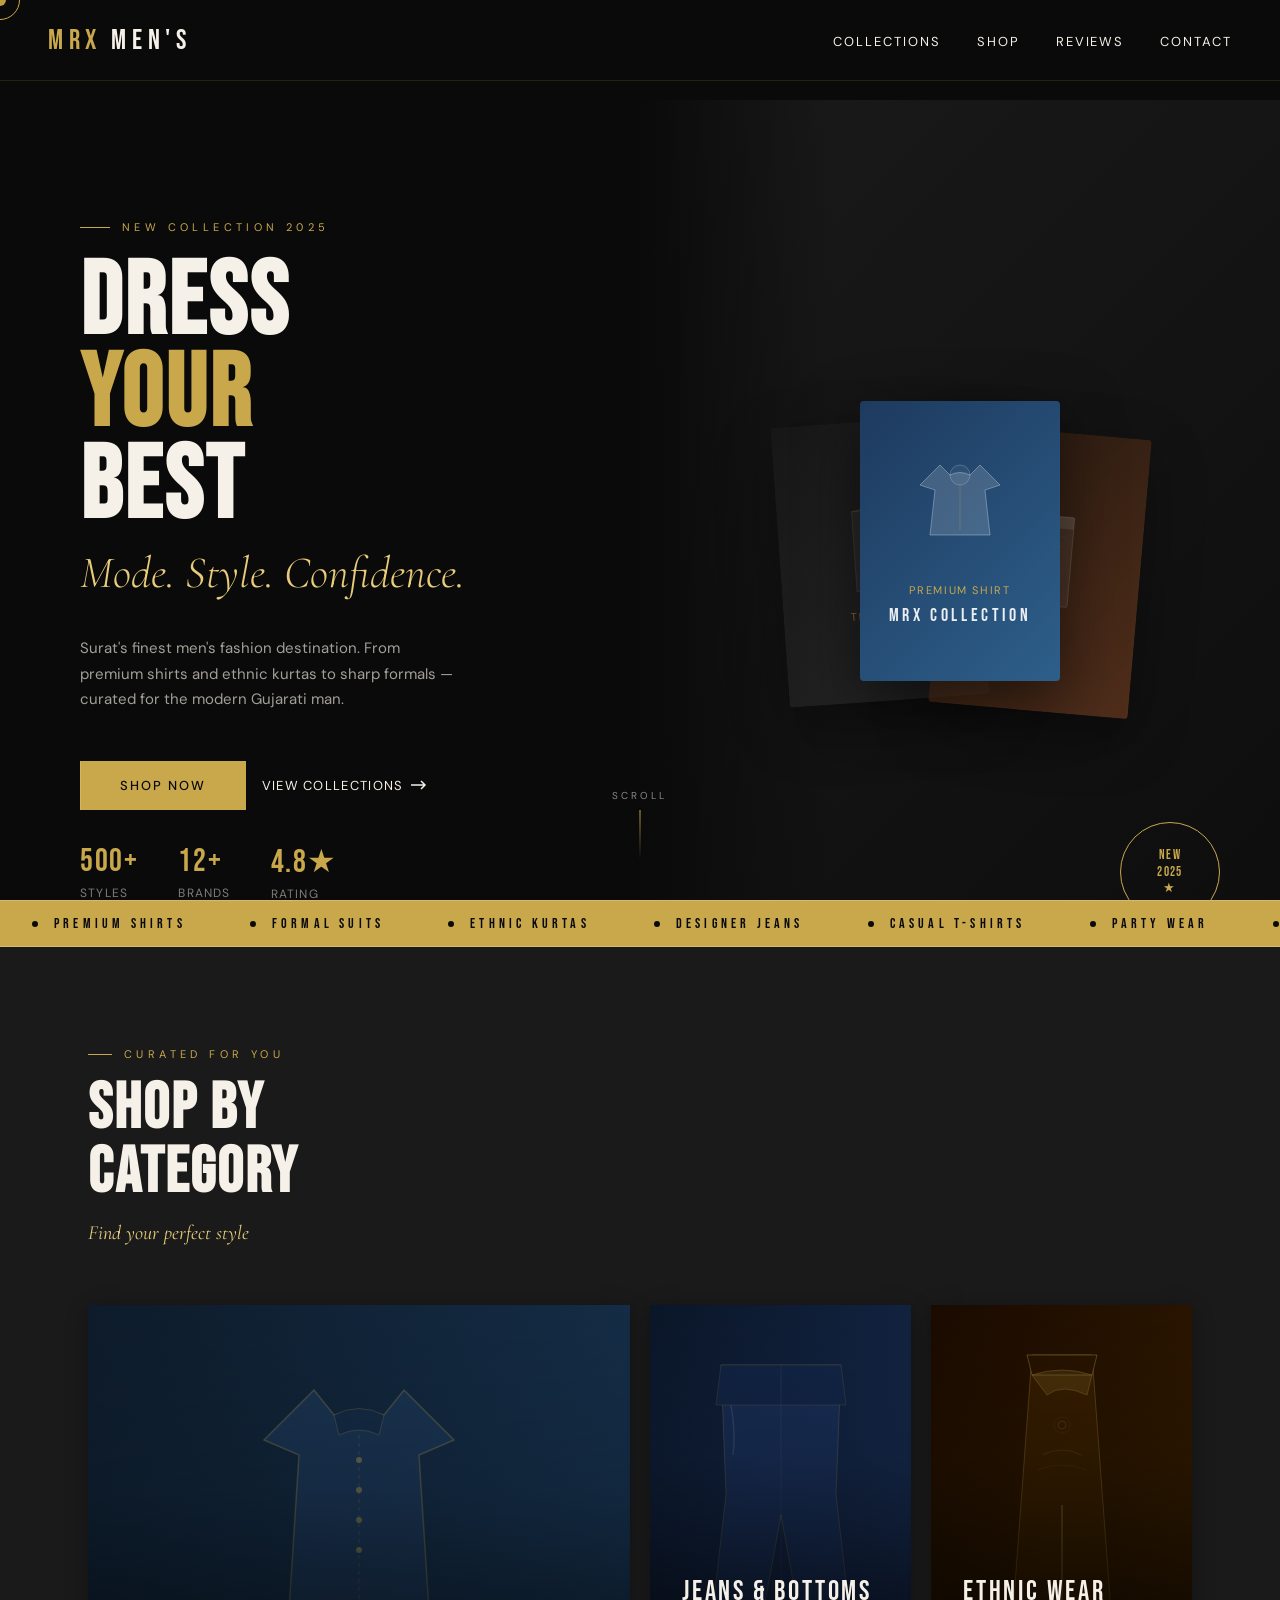
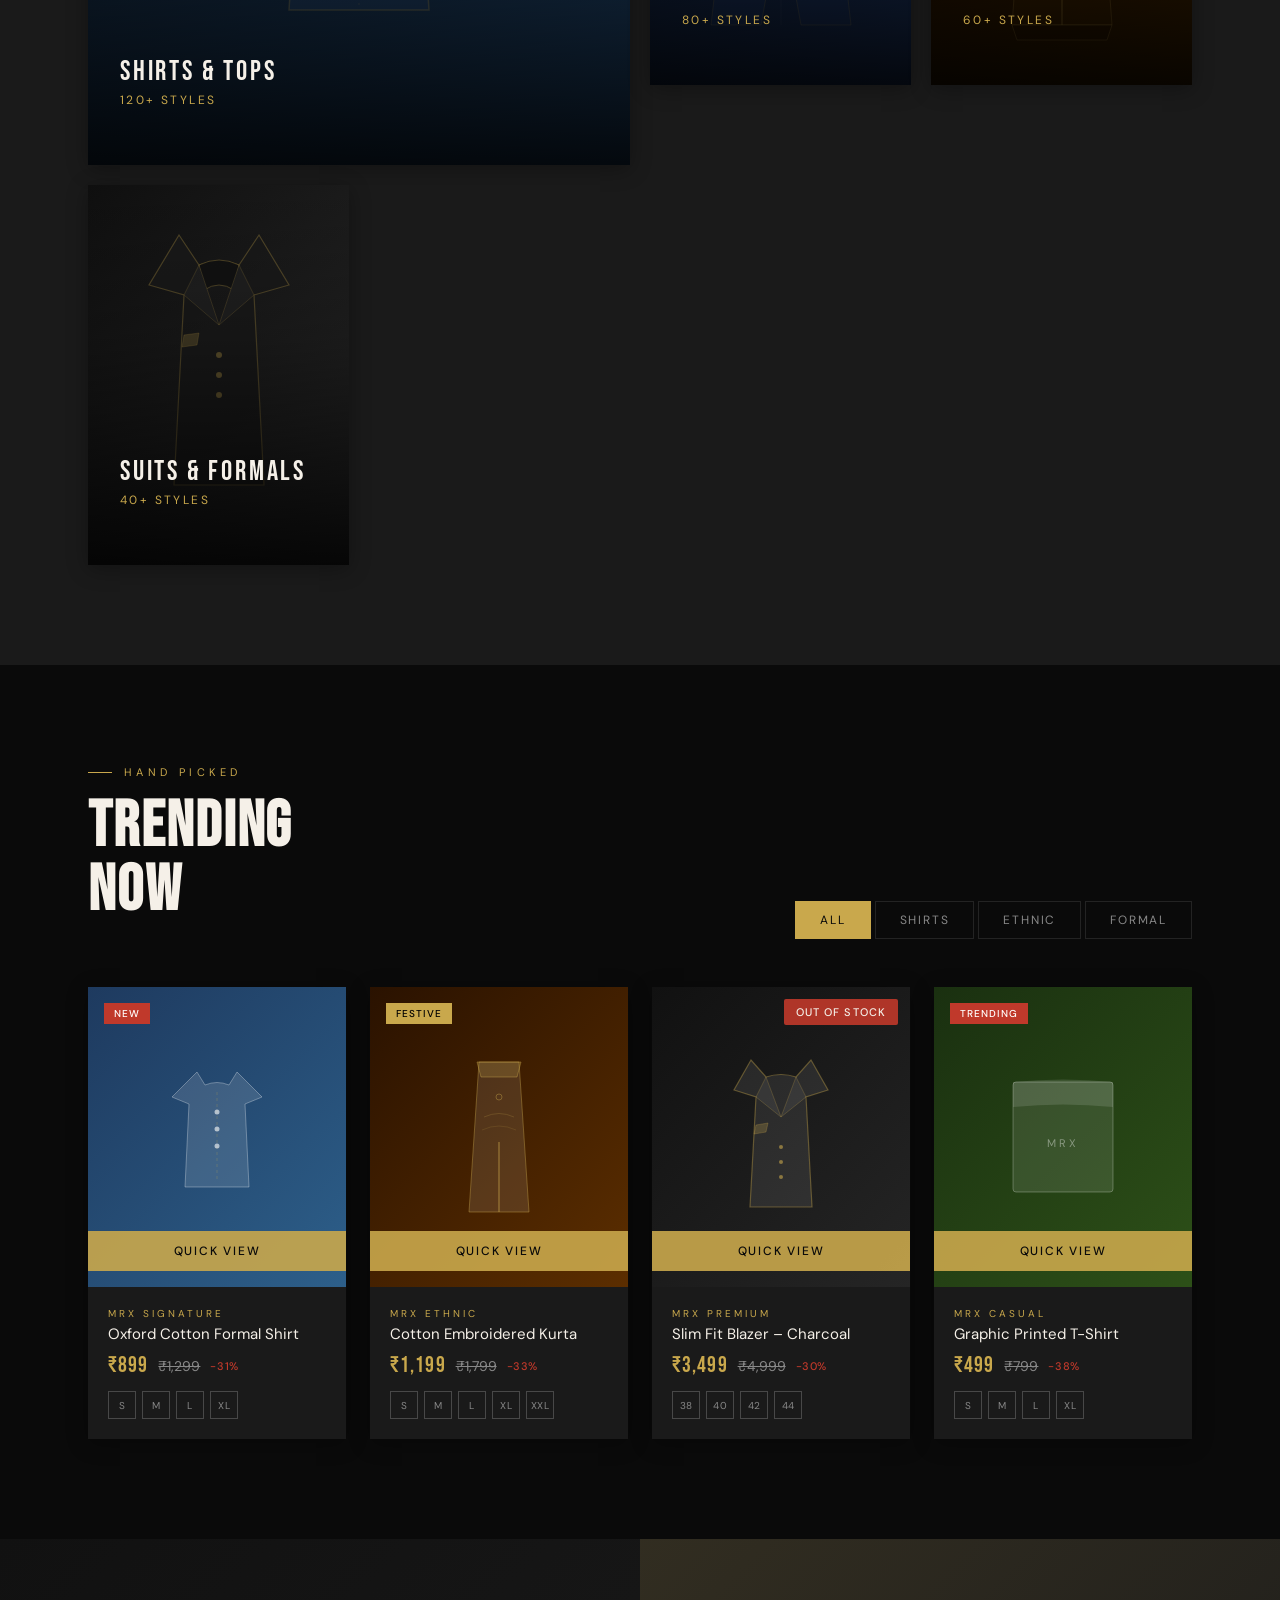
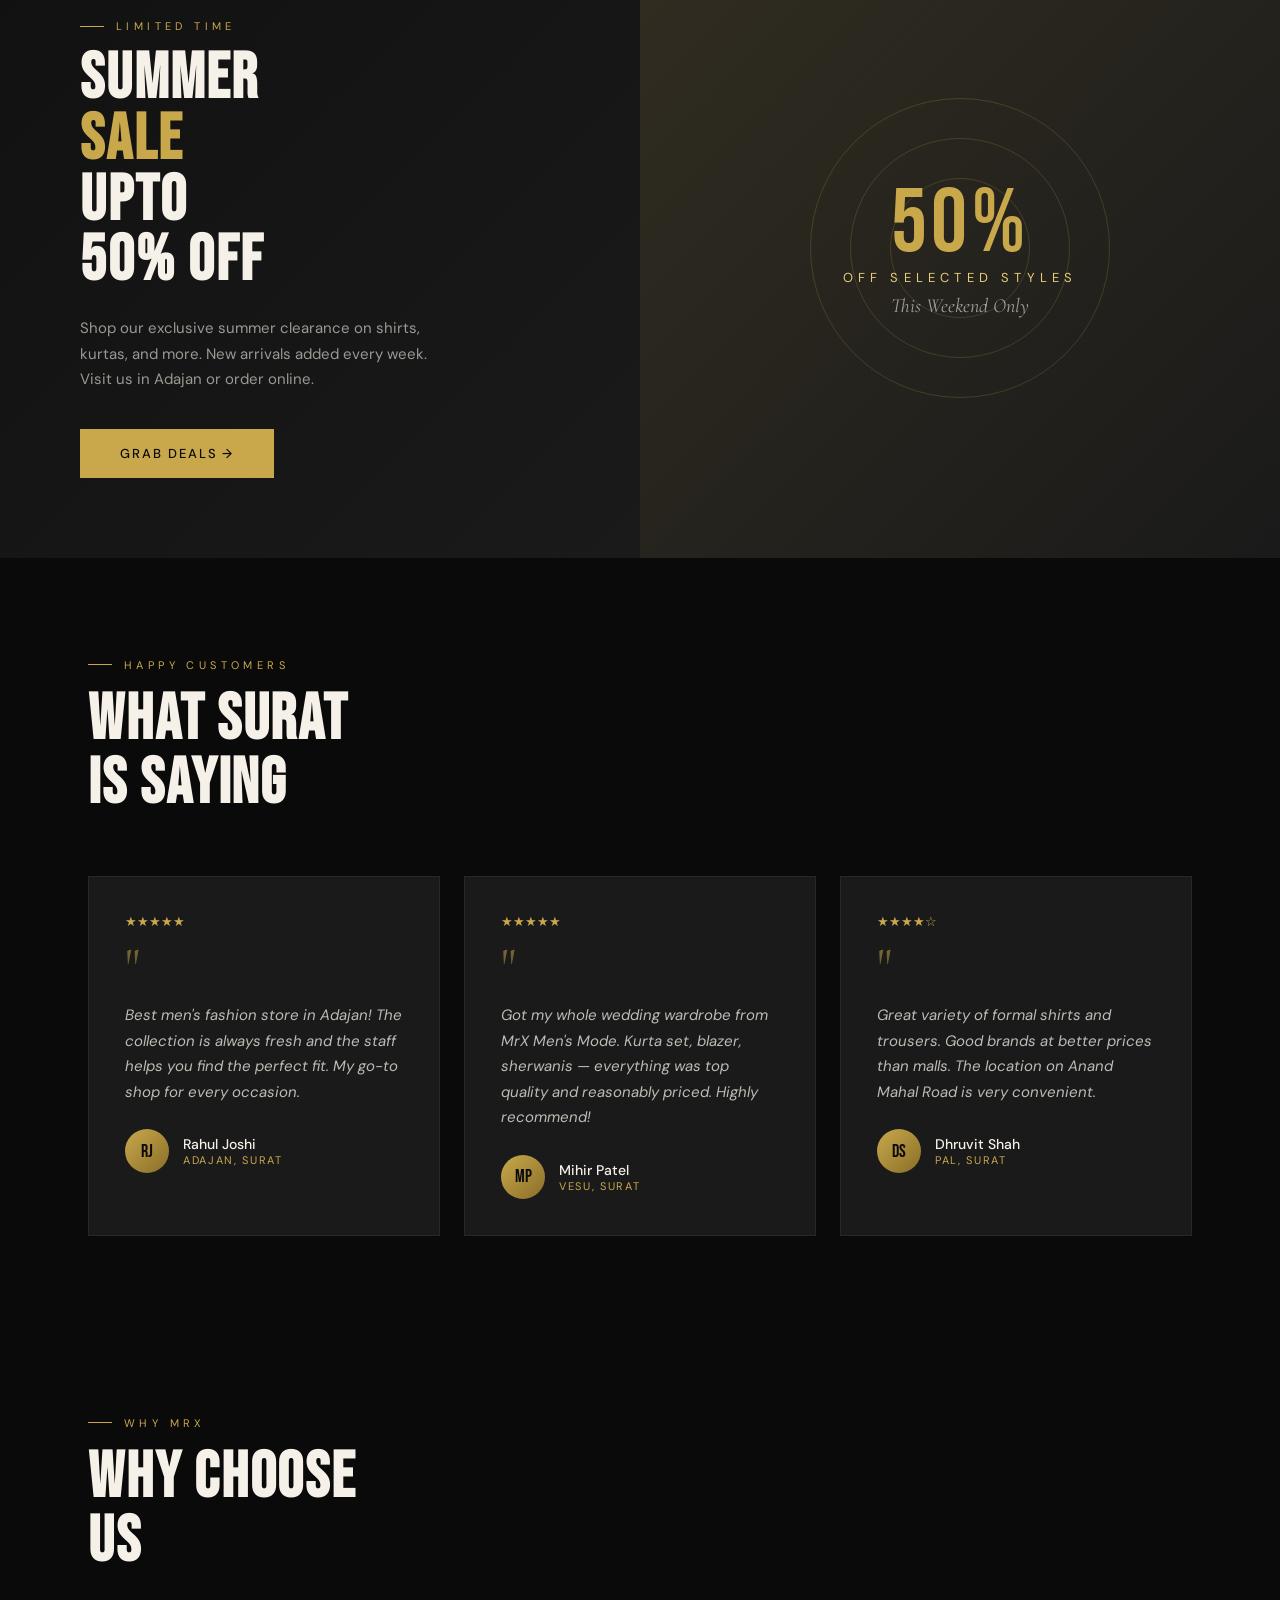
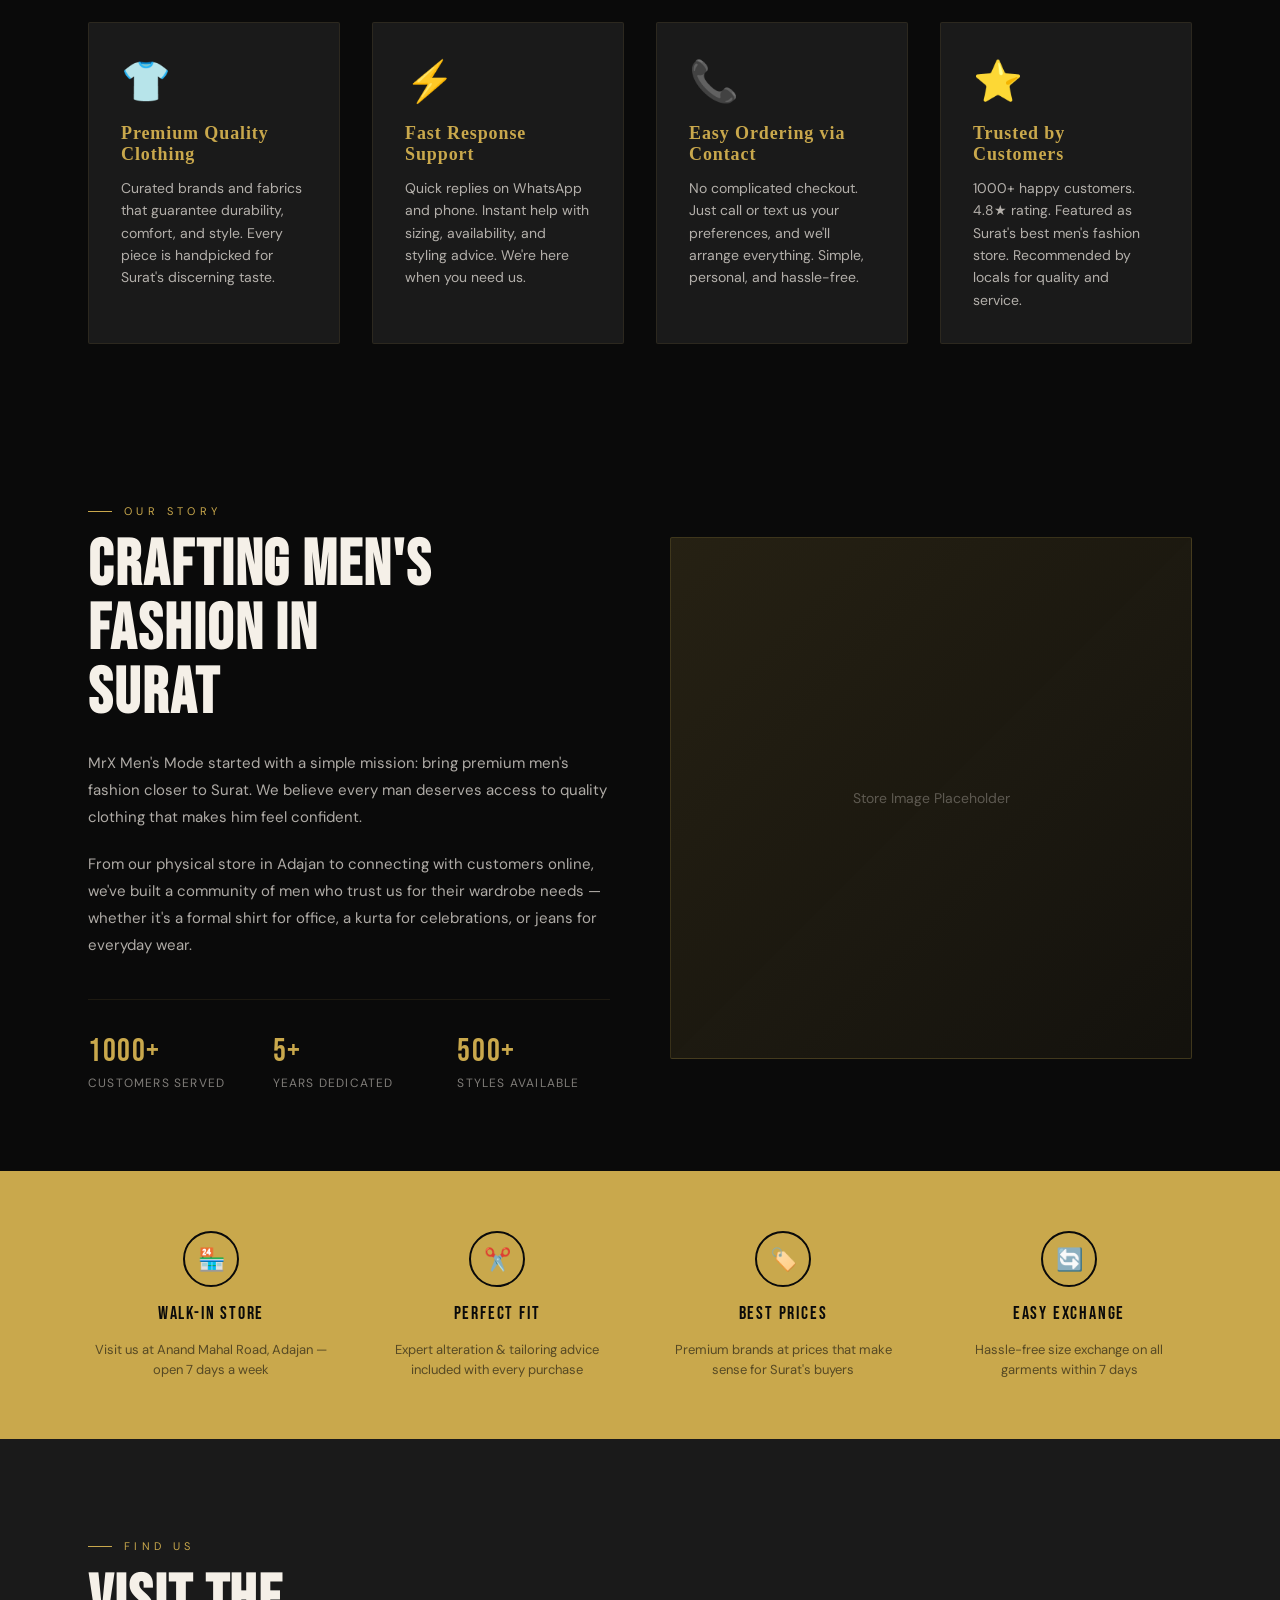
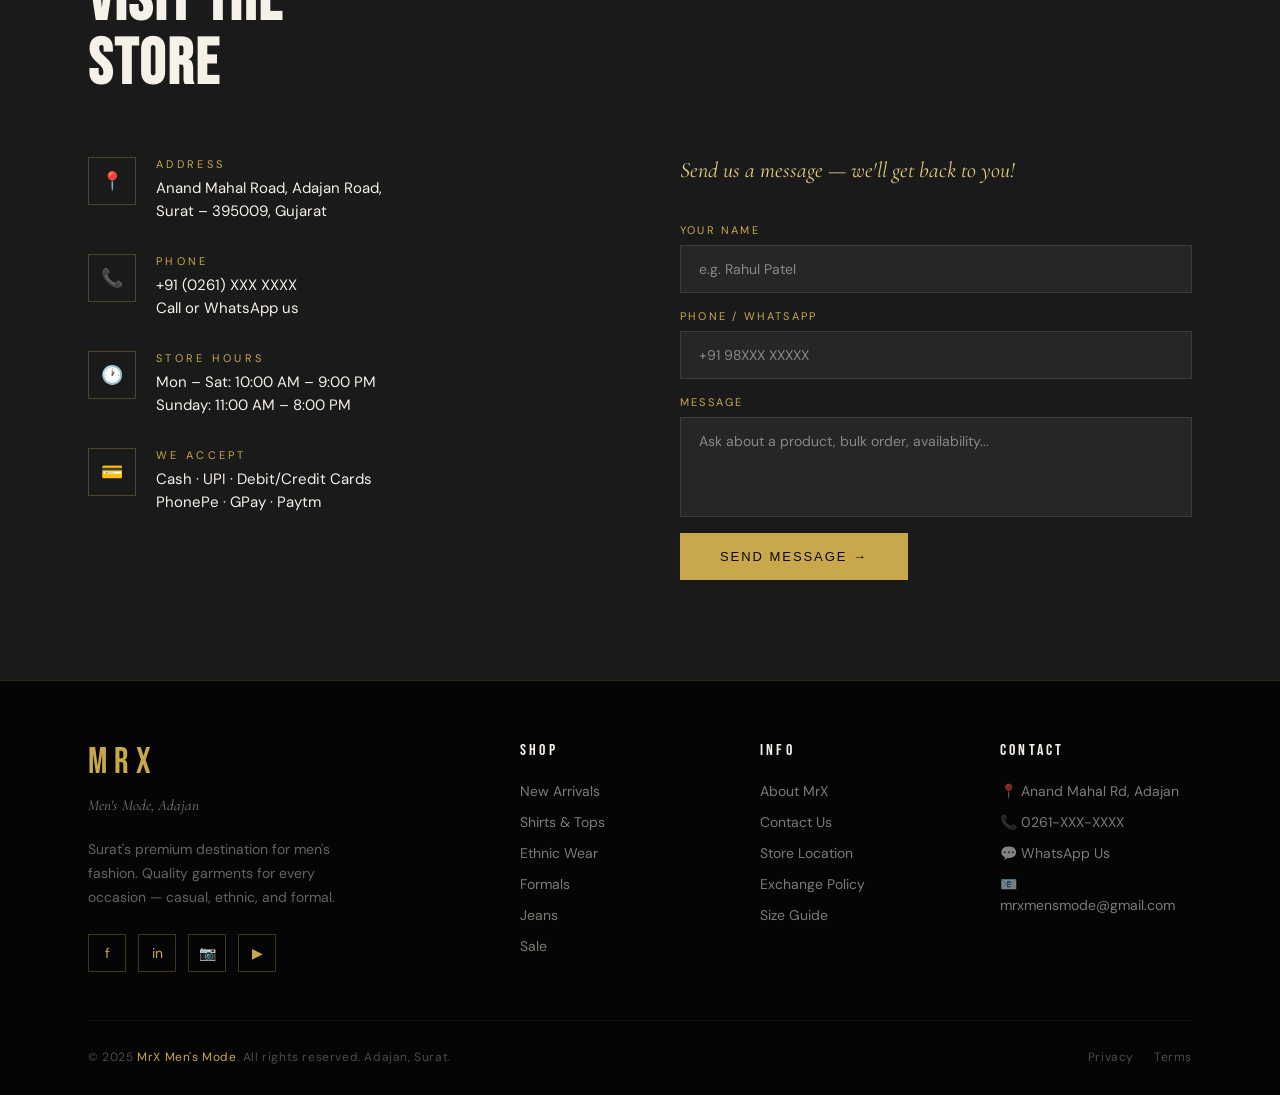
==== commit 32aa57ed: "feat: add quick view modal, why-us and about-us sections, and refactor styling and script into exter" ====
--- a/index.html
+++ b/index.html
@@ -320,6 +320,9 @@
             </div>
             <div class="product-tag-badge">New</div>
             <button class="product-wishlist">♡</button>
+            <button class="product-quick-view"
+              onclick="openQuickView({name: 'Oxford Cotton Formal Shirt', price: '₹899', oldPrice: '₹1,299', description: 'Premium cotton formal shirt with perfect fit. Available in sizes S-XL. Great for office wear and formal occasions.', sizes: ['S', 'M', 'L', 'XL'], image: 'gradient(135deg, #1e3a5f, #2d5f8a)'})">Quick
+              View</button>
             <button class="product-contact-btn"
               onclick="openContactModal({name: 'Oxford Cotton Formal Shirt', price: '₹899', image: 'gradient(135deg, #1e3a5f, #2d5f8a)'})">Check
               Availability</button>
@@ -358,6 +361,9 @@
             </div>
             <div class="product-tag-badge" style="background:#c9a84c; color:#000;">Festive</div>
             <button class="product-wishlist">♡</button>
+            <button class="product-quick-view"
+              onclick="openQuickView({name: 'Cotton Embroidered Kurta', price: '₹1,199', oldPrice: '₹1,799', description: 'Premium cotton kurta with hand embroidery. Perfect for festivals and celebrations. Available in sizes S-XXL. Premium embroidered design.', sizes: ['S', 'M', 'L', 'XL', 'XXL'], image: 'gradient(135deg, #2a1200, #5c2e00)'})">Quick
+              View</button>
             <button class="product-contact-btn"
               onclick="openContactModal({name: 'Cotton Embroidered Kurta', price: '₹1,199', image: 'gradient(135deg, #2a1200, #5c2e00)'})">Check
               Availability</button>
@@ -399,10 +405,14 @@
                 <circle cx="65" cy="125" r="2" fill="rgba(201,168,76,0.6)" />
               </svg>
             </div>
+            <div class="product-out-of-stock">Out of Stock</div>
             <button class="product-wishlist">♡</button>
+            <button class="product-quick-view"
+              onclick="openQuickView({name: 'Slim Fit Blazer – Charcoal', price: '₹3,499', oldPrice: '₹4,999', description: 'Premium wool-blend slim fit blazer. Perfect for formal events and professional wear. Sizes 38-44. Coming back in stock soon!', sizes: ['38', '40', '42', '44'], image: 'gradient(135deg, #111, #252525)'})">Quick
+              View</button>
             <button class="product-contact-btn"
-              onclick="openContactModal({name: 'Slim Fit Blazer – Charcoal', price: '₹3,499', image: 'gradient(135deg, #111, #252525)'})">Check
-              Availability</button>
+              onclick="openContactModal({name: 'Slim Fit Blazer – Charcoal', price: '₹3,499', image: 'gradient(135deg, #111, #252525)'})">Notify
+              Me</button>
           </div>
           <div class="product-info">
             <div class="product-brand">MrX Premium</div>
@@ -436,6 +446,9 @@
             </div>
             <div class="product-tag-badge">Trending</div>
             <button class="product-wishlist">♡</button>
+            <button class="product-quick-view"
+              onclick="openQuickView({name: 'Graphic Printed T-Shirt', price: '₹499', oldPrice: '₹799', description: 'Comfortable and stylish graphic printed t-shirt. Premium cotton blend. Perfect for casual wear. Available in sizes S-XL with exclusive MrX design.', sizes: ['S', 'M', 'L', 'XL'], image: 'gradient(135deg, #1a3010, #2d5018)'})">Quick
+              View</button>
             <button class="product-contact-btn"
               onclick="openContactModal({name: 'Graphic Printed T-Shirt', price: '₹499', image: 'gradient(135deg, #1a3010, #2d5018)'})">Check
               Availability</button>
@@ -543,6 +556,81 @@
     </div>
   </section>
 
+  <!-- WHY CHOOSE US -->
+  <section id="why-us">
+    <div class="container">
+      <div class="section-tag reveal">Why MrX</div>
+      <h2 class="section-title reveal">WHY CHOOSE<br>US</h2>
+      <div class="why-us-grid">
+        <div class="why-us-card reveal">
+          <div class="why-us-icon">👕</div>
+          <div class="why-us-title">Premium Quality Clothing</div>
+          <p class="why-us-desc">Curated brands and fabrics that guarantee durability, comfort, and style. Every piece
+            is handpicked for Surat's discerning taste.</p>
+        </div>
+        <div class="why-us-card reveal delay-1">
+          <div class="why-us-icon">⚡</div>
+          <div class="why-us-title">Fast Response Support</div>
+          <p class="why-us-desc">Quick replies on WhatsApp and phone. Instant help with sizing, availability, and
+            styling advice. We're here when you need us.</p>
+        </div>
+        <div class="why-us-card reveal delay-2">
+          <div class="why-us-icon">📞</div>
+          <div class="why-us-title">Easy Ordering via Contact</div>
+          <p class="why-us-desc">No complicated checkout. Just call or text us your preferences, and we'll arrange
+            everything. Simple, personal, and hassle-free.</p>
+        </div>
+        <div class="why-us-card reveal delay-3">
+          <div class="why-us-icon">⭐</div>
+          <div class="why-us-title">Trusted by Customers</div>
+          <p class="why-us-desc">1000+ happy customers. 4.8★ rating. Featured as Surat's best men's fashion store.
+            Recommended by locals for quality and service.</p>
+        </div>
+      </div>
+    </div>
+  </section>
+
+  <!-- ABOUT US / BRAND STORY -->
+  <section id="about-us">
+    <div class="container">
+      <div class="about-content">
+        <div class="about-text reveal-left">
+          <div class="section-tag">Our Story</div>
+          <h2 class="section-title">CRAFTING MEN'S<br>FASHION IN<br>SURAT</h2>
+          <p class="about-desc">
+            MrX Men's Mode started with a simple mission: bring premium men's fashion closer to Surat. We believe every
+            man deserves access to quality clothing that makes him feel confident.
+          </p>
+          <p class="about-desc">
+            From our physical store in Adajan to connecting with customers online, we've built a community of men who
+            trust us for their wardrobe needs — whether it's a formal shirt for office, a kurta for celebrations, or
+            jeans for everyday wear.
+          </p>
+          <div class="about-stats">
+            <div class="about-stat">
+              <div class="stat-big">1000+</div>
+              <div class="stat-label">Customers Served</div>
+            </div>
+            <div class="about-stat">
+              <div class="stat-big">5+</div>
+              <div class="stat-label">Years Dedicated</div>
+            </div>
+            <div class="about-stat">
+              <div class="stat-big">500+</div>
+              <div class="stat-label">Styles Available</div>
+            </div>
+          </div>
+        </div>
+        <div class="about-image reveal-right">
+          <div class="about-img-box"
+            style="background: linear-gradient(135deg, rgba(201,168,76,0.15), rgba(201,168,76,0.05)); border: 1px solid rgba(201,168,76,0.2); border-radius: 2px; display: flex; align-items: center; justify-content: center; color: rgba(245,240,232,0.3); font-size: 14px;">
+            Store Image Placeholder
+          </div>
+        </div>
+      </div>
+    </div>
+  </section>
+
   <!-- FEATURES -->
   <section id="features">
     <div class="container">
@@ -692,6 +780,36 @@
     </div>
   </footer>
 
+  <!-- QUICK VIEW MODAL -->
+  <div id="quickViewModal" class="modal">
+    <div class="modal-overlay" onclick="closeQuickView()"></div>
+    <div class="modal-content quick-view-content">
+      <button class="modal-close" onclick="closeQuickView()">✕</button>
+      <div class="quick-view-grid">
+        <div class="quick-view-image">
+          <div id="quickViewImg"
+            style="width: 100%; height: 300px; background: linear-gradient(135deg, #1e3a5f, #2d5f8a); border-radius: 2px; display: flex; align-items: center; justify-content: center; color: rgba(245,240,232,0.3);">
+          </div>
+        </div>
+        <div class="quick-view-details">
+          <div id="quickViewName" class="qv-name">Product Name</div>
+          <div class="qv-price-row">
+            <span id="quickViewPrice" class="qv-price">₹999</span>
+            <span id="quickViewOldPrice" class="qv-old-price">₹1,499</span>
+            <span id="quickViewDiscount" class="qv-discount">-33%</span>
+          </div>
+          <p id="quickViewDesc" class="qv-description">Product description goes here</p>
+          <div class="qv-sizes">
+            <div class="qv-size-label">Available Sizes:</div>
+            <div id="quickViewSizes" class="qv-size-options"></div>
+          </div>
+          <button class="btn-primary" style="width: 100%; margin-top: 20px; border: none;"
+            onclick="openContactModalFromQuickView()"><span>Check Availability →</span></button>
+        </div>
+      </div>
+    </div>
+  </div>
+
   <!-- CONTACT MODAL -->
   <div id="contactModal" class="modal">
     <div class="modal-overlay" onclick="closeContactModal()"></div>
--- a/style.css
+++ b/style.css
@@ -806,6 +806,49 @@
   }
   .product-contact-btn:hover { background: var(--gold-light); }
   .product-card:hover .product-contact-btn { transform: translateY(0); }
+
+  .product-quick-view {
+    position: absolute;
+    bottom: 56px;
+    left: 0;
+    right: 0;
+    background: rgba(201,168,76,0.9);
+    color: var(--black);
+    text-align: center;
+    padding: 12px;
+    font-size: 12px;
+    font-weight: 500;
+    letter-spacing: 0.15em;
+    text-transform: uppercase;
+    transform: translateY(100%);
+    transition: transform 0.35s, background 0.3s;
+    cursor: pointer;
+    z-index: 2;
+    border: none;
+    font-family: 'DM Sans', sans-serif;
+  }
+  .product-quick-view:hover { background: var(--gold-light); }
+  .product-card:hover .product-quick-view { transform: translateY(0); }
+
+  .product-out-of-stock {
+    position: absolute;
+    top: 12px;
+    right: 12px;
+    background: rgba(192,57,43,0.9);
+    color: var(--white);
+    padding: 6px 12px;
+    font-size: 11px;
+    font-weight: 500;
+    letter-spacing: 0.1em;
+    text-transform: uppercase;
+    border-radius: 2px;
+    z-index: 4;
+    animation: slideIn 0.4s ease forwards;
+  }
+  @keyframes slideIn {
+    from { transform: translateX(-20px); opacity: 0; }
+    to { transform: translateX(0); opacity: 1; }
+  }
   .product-info { padding: 20px; }
   .product-brand {
     font-size: 10px;
@@ -968,6 +1011,96 @@
   .stars { color: var(--gold); font-size: 13px; margin-bottom: 16px; }
 
   /* ============ INFO STRIP ============ */
+  /* ===== WHY CHOOSE US ===== */
+  #why-us {
+    padding: 80px 0;
+    background: var(--black);
+  }
+  .why-us-grid {
+    display: grid;
+    grid-template-columns: repeat(auto-fit, minmax(250px, 1fr));
+    gap: 32px;
+    margin-top: 48px;
+  }
+  .why-us-card {
+    background: var(--charcoal);
+    padding: 32px;
+    border: 1px solid rgba(201,168,76,0.1);
+    border-radius: 2px;
+    transition: all 0.35s ease;
+  }
+  .why-us-card:hover {
+    border-color: rgba(201,168,76,0.3);
+    transform: translateY(-6px);
+    box-shadow: 0 12px 40px rgba(0,0,0,0.4);
+  }
+  .why-us-icon {
+    font-size: 40px;
+    margin-bottom: 16px;
+    display: inline-block;
+  }
+  .why-us-title {
+    font-family: 'Playfair Display', serif;
+    font-size: 18px;
+    font-weight: 700;
+    color: var(--gold);
+    margin-bottom: 12px;
+    letter-spacing: 0.05em;
+  }
+  .why-us-desc {
+    font-size: 14px;
+    color: rgba(245,240,232,0.7);
+    line-height: 1.6;
+  }
+
+  /* ===== ABOUT US ===== */
+  #about-us {
+    padding: 80px 0;
+    background: var(--black);
+  }
+  .about-content {
+    display: grid;
+    grid-template-columns: 1fr 1fr;
+    gap: 60px;
+    align-items: center;
+  }
+  .about-text h2 {
+    margin-bottom: 24px;
+  }
+  .about-desc {
+    font-size: 15px;
+    color: rgba(245,240,232,0.7);
+    line-height: 1.8;
+    margin-bottom: 20px;
+  }
+  .about-stats {
+    display: flex;
+    gap: 32px;
+    margin-top: 40px;
+    padding-top: 32px;
+    border-top: 1px solid rgba(201,168,76,0.1);
+  }
+  .about-stat {
+    flex: 1;
+  }
+  .stat-big {
+    font-family: 'Bebas Neue', sans-serif;
+    font-size: 32px;
+    color: var(--gold);
+    letter-spacing: 0.05em;
+  }
+  .stat-label {
+    font-size: 12px;
+    color: rgba(245,240,232,0.5);
+    letter-spacing: 0.1em;
+    text-transform: uppercase;
+    margin-top: 4px;
+  }
+  .about-img-box {
+    width: 100%;
+    aspect-ratio: 1;
+  }
+
   #features { background: var(--gold); padding: 60px 0; }
   .features-grid {
     display: grid;
@@ -1214,6 +1347,92 @@
     to { transform: translateX(0); opacity: 1; }
   }
 
+  /* ===== QUICK VIEW MODAL ===== */
+  #quickViewModal .modal-content {
+    max-width: 700px;
+  }
+  .quick-view-content {
+    padding: 30px;
+  }
+  .quick-view-grid {
+    display: grid;
+    grid-template-columns: 1fr 1fr;
+    gap: 32px;
+    align-items: center;
+  }
+  .quick-view-image {
+    position: relative;
+  }
+  .quick-view-details {
+    display: flex;
+    flex-direction: column;
+  }
+  .qv-name {
+    font-family: 'Playfair Display', serif;
+    font-size: 22px;
+    font-weight: 700;
+    color: var(--white);
+    margin-bottom: 12px;
+  }
+  .qv-price-row {
+    display: flex;
+    align-items: center;
+    gap: 12px;
+    margin-bottom: 16px;
+  }
+  .qv-price {
+    font-family: 'Bebas Neue', sans-serif;
+    font-size: 24px;
+    color: var(--gold);
+    letter-spacing: 0.05em;
+  }
+  .qv-old-price {
+    font-size: 13px;
+    color: rgba(245,240,232,0.4);
+    text-decoration: line-through;
+  }
+  .qv-discount {
+    background: rgba(192,57,43,0.2);
+    color: var(--red);
+    padding: 4px 8px;
+    border-radius: 2px;
+    font-size: 11px;
+    font-weight: 500;
+  }
+  .qv-description {
+    font-size: 14px;
+    color: rgba(245,240,232,0.7);
+    line-height: 1.6;
+    margin-bottom: 20px;
+  }
+  .qv-size-label {
+    font-size: 12px;
+    color: rgba(245,240,232,0.6);
+    letter-spacing: 0.1em;
+    text-transform: uppercase;
+    margin-bottom: 8px;
+  }
+  .qv-size-options {
+    display: flex;
+    flex-wrap: wrap;
+    gap: 8px;
+  }
+  .qv-size-option {
+    padding: 6px 12px;
+    background: rgba(201,168,76,0.1);
+    color: var(--gold);
+    border: 1px solid rgba(201,168,76,0.3);
+    border-radius: 2px;
+    font-size: 12px;
+    font-weight: 500;
+    cursor: pointer;
+    transition: all 0.3s;
+  }
+  .qv-size-option:hover {
+    background: rgba(201,168,76,0.2);
+    border-color: var(--gold);
+  }
+
   /* ============ SCROLL ANIMATIONS ============ */
   .reveal {
     opacity: 0;
@@ -1254,12 +1473,17 @@
     .products-grid { grid-template-columns: 1fr 1fr; }
     .testimonials-grid { grid-template-columns: 1fr; }
     .features-grid { grid-template-columns: 1fr 1fr; }
+    .why-us-grid { grid-template-columns: 1fr; }
+    .about-content { grid-template-columns: 1fr; gap: 40px; }
+    .about-stats { flex-direction: column; gap: 20px; }
+    .about-img-box { display: none; }
     .contact-grid { grid-template-columns: 1fr; }
     .footer-grid { grid-template-columns: 1fr 1fr; }
     .banner-inner { grid-template-columns: 1fr; }
     .container { padding: 0 24px; }
     .products-header { flex-direction: column; align-items: flex-start; gap: 20px; }
     .filter-tabs { flex-wrap: wrap; }
+    .quick-view-grid { grid-template-columns: 1fr; }
   }
 
 /* ============ EXTRA RESPONSIVE STYLES ============ */
